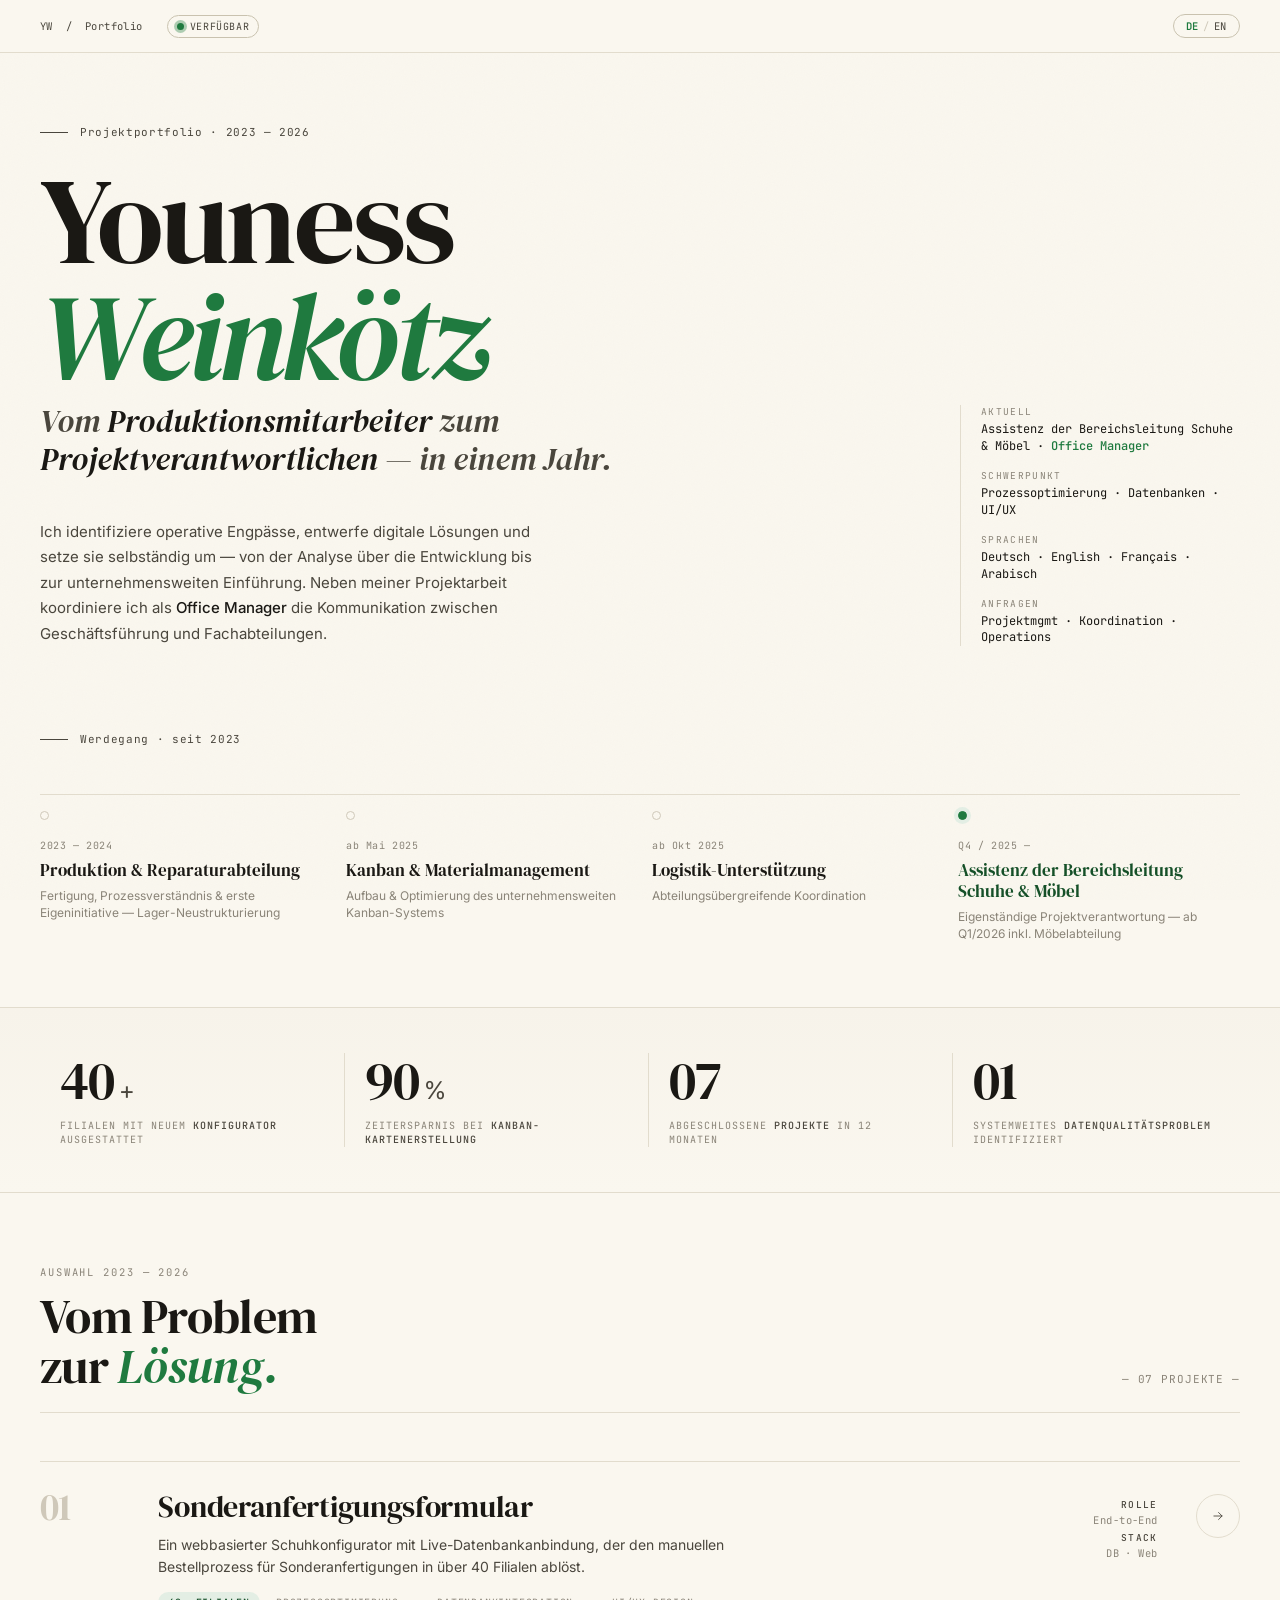
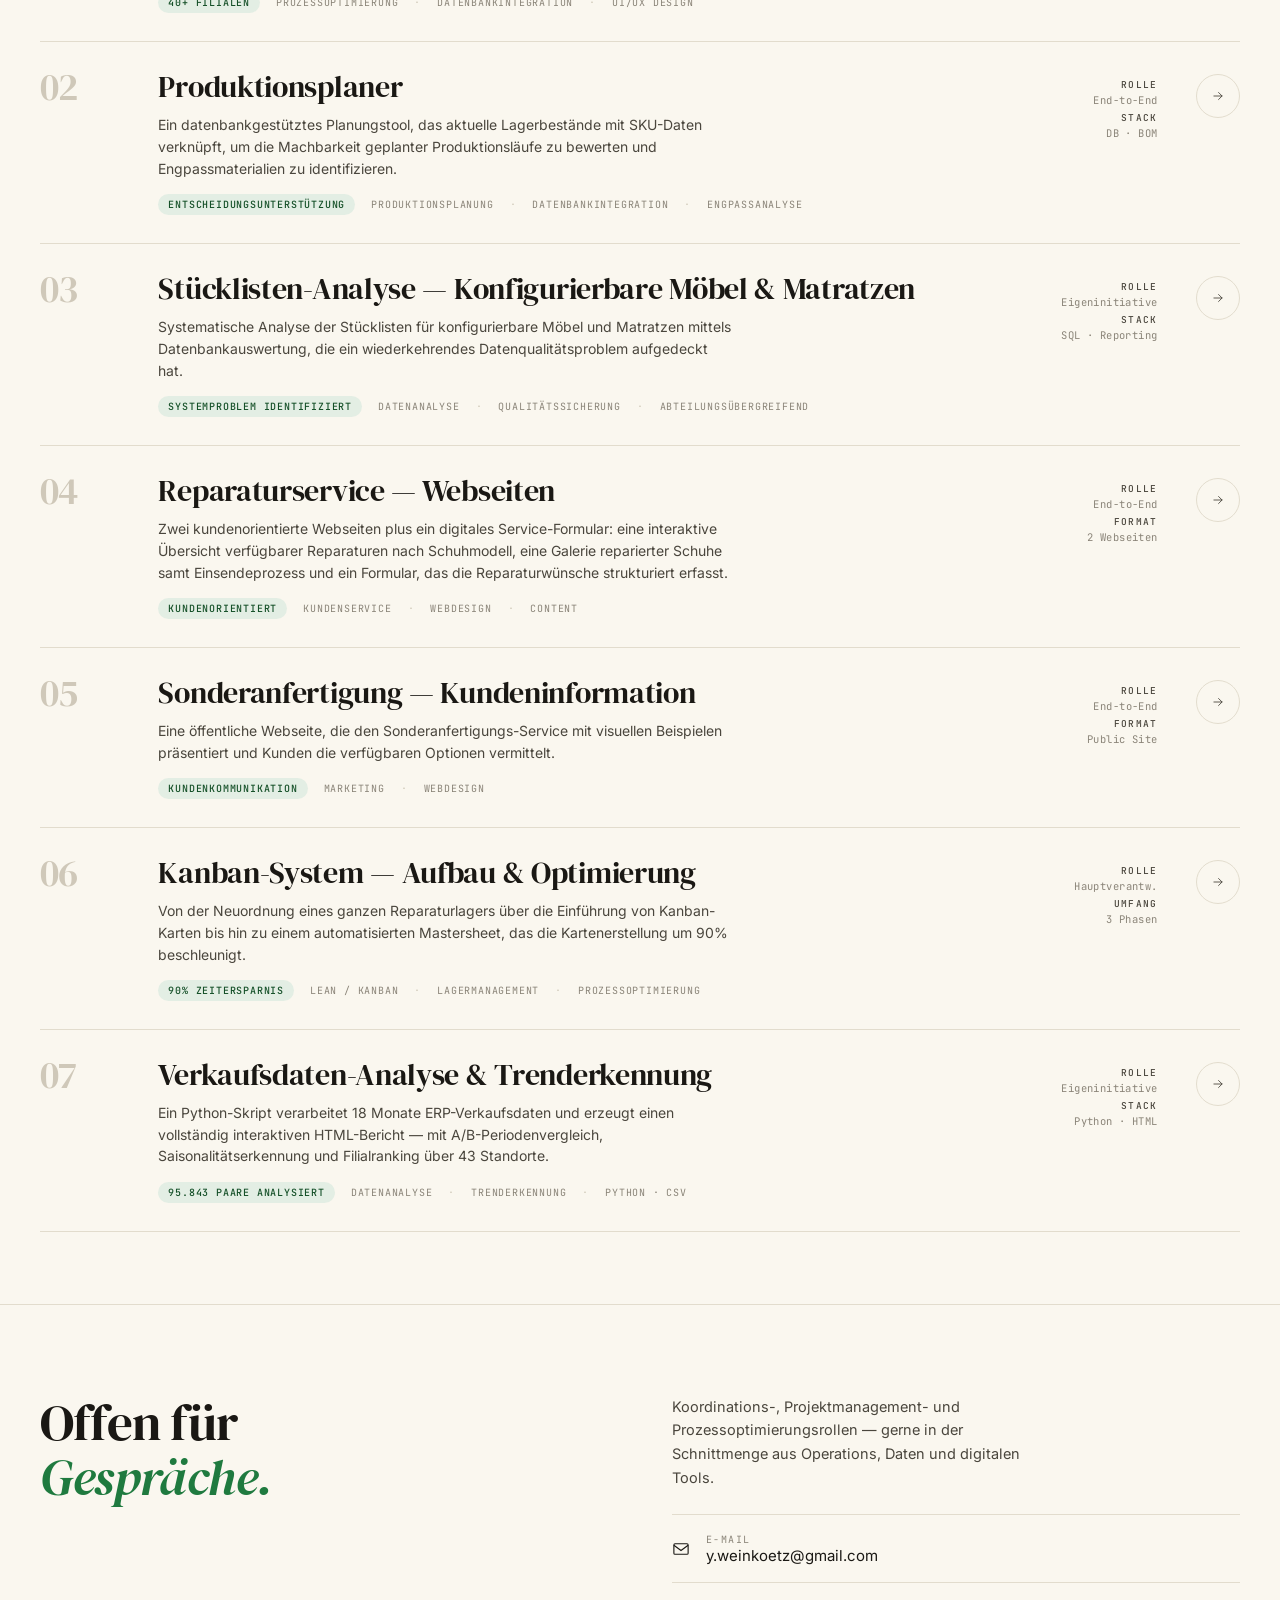
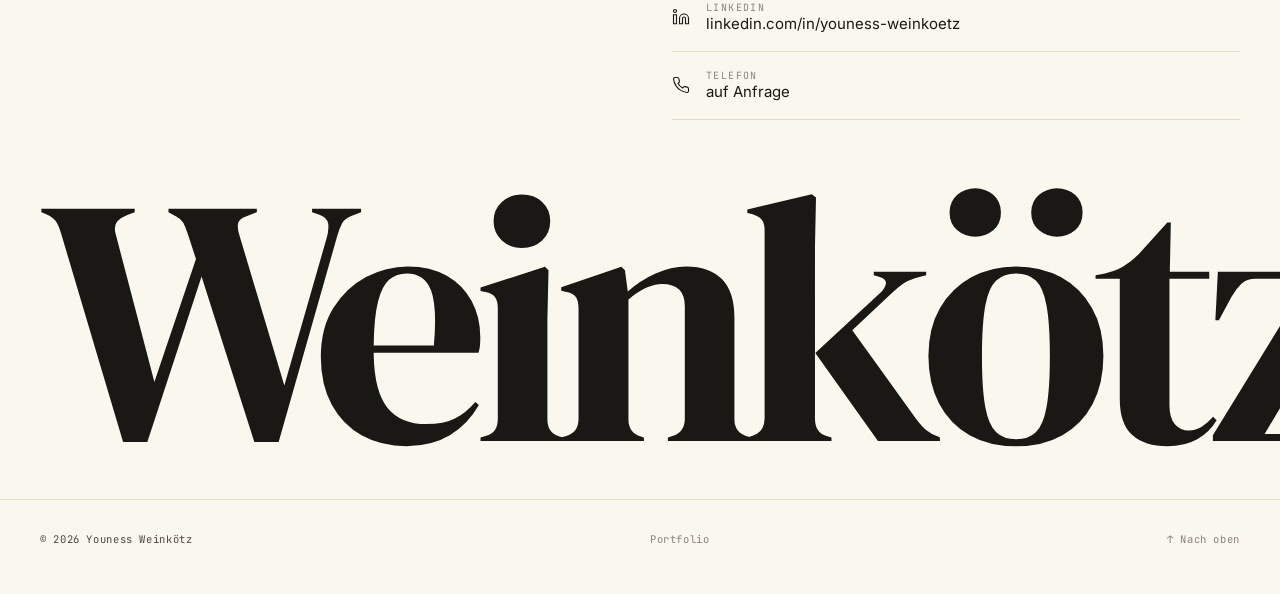
==== index.html @ 3d04f40a "Project 04: surface Service-Formular on homepage card and hero meta Co-Authored-By: Claude Opus 4.8 " ====
<!DOCTYPE html>
<html lang="de">
<head>
<meta charset="UTF-8">
<link rel="icon" href="favicon.ico" type="image/x-icon">
<meta name="viewport" content="width=device-width, initial-scale=1.0">
<title>Youness Weinkötz — Projektportfolio</title>
<meta name="description" content="Vom Produktionsmitarbeiter zum Projektverantwortlichen in einem Jahr — 7 abgeschlossene Projekte in Prozessoptimierung, Datenbankentwicklung und UI/UX.">
<meta property="og:type" content="website">
<meta property="og:locale" content="de_DE">
<meta property="og:title" content="Youness Weinkötz — Projektportfolio">
<meta property="og:description" content="Vom Produktionsmitarbeiter zum Projektverantwortlichen in einem Jahr — 7 abgeschlossene Projekte in Prozessoptimierung, Datenbankentwicklung und UI/UX.">
<meta property="og:image" content="images/07-analyse-overview.png">
<meta name="twitter:card" content="summary_large_image">
<link rel="preconnect" href="https://fonts.googleapis.com">
<link rel="preconnect" href="https://fonts.gstatic.com" crossorigin>
<link href="https://fonts.googleapis.com/css2?family=DM+Serif+Display:ital@0;1&family=Inter:wght@300;400;500;600&family=JetBrains+Mono:wght@400;500&display=swap" rel="stylesheet">
<link rel="stylesheet" href="styles.css">

</head>
<body>

<div class="shell">

  <!-- ═══ Masthead ═══ -->
  <header class="masthead">
    <div class="masthead-inner">
      <div class="left">
        <span class="mono-name">YW &nbsp;/&nbsp; Portfolio</span>
        <span class="role-pill desktop-only" data-de='<span class="status-dot"></span> Verfügbar' data-en='<span class="status-dot"></span> Available'>
          <span class="status-dot"></span> Verfügbar
        </span>
      </div>
      <div class="center"></div>
      <div class="right">
        <button class="lang-toggle" onclick="toggleLang()" aria-label="Switch language">
          <span class="lang-opt" data-lang="de">DE</span>
          <span class="lang-sep">/</span>
          <span class="lang-opt" data-lang="en">EN</span>
        </button>
      </div>
    </div>
  </header>

  <!-- ═══ Hero ═══ -->
  <section class="hero">
    <div class="hero-grid">
      <div>
        <div class="hero-kicker" data-de="Projektportfolio · 2023 — 2026" data-en="Project Portfolio · 2023 — 2026">Projektportfolio · 2023 — 2026</div>
        <h1 class="hero-name">Youness<br><span class="surname">Weinkötz</span></h1>
        <p class="hero-tag" data-de='Vom <em>Produktionsmitarbeiter</em> zum<br><em>Projektverantwortlichen</em> — in einem Jahr.' data-en='From <em>production worker</em> to<br><em>project owner</em> — in one year.'>
          Vom <em>Produktionsmitarbeiter</em> zum<br>
          <em>Projektverantwortlichen</em> — in einem Jahr.
        </p>
        <p class="hero-intro" data-de='Ich identifiziere operative Engpässe, entwerfe digitale Lösungen und setze sie selbständig um — von der Analyse über die Entwicklung bis zur unternehmensweiten Einführung. Neben meiner Projektarbeit koordiniere ich als <strong>Office Manager</strong> die Kommunikation zwischen Geschäftsführung und Fachabteilungen.' data-en='I identify operational bottlenecks, design digital solutions, and implement them independently — from analysis through development to company-wide rollout. Alongside my project work, I coordinate communication between senior management and departments as <strong>Office Manager</strong>.'>
          Ich identifiziere operative Engpässe, entwerfe digitale Lösungen und setze sie selbständig
          um — von der Analyse über die Entwicklung bis zur unternehmensweiten Einführung. Neben
          meiner Projektarbeit koordiniere ich als <strong>Office Manager</strong> die Kommunikation
          zwischen Geschäftsführung und Fachabteilungen.
        </p>
      </div>

      <aside class="hero-meta">
        <dl>
          <div>
            <dt data-de="Aktuell" data-en="Current">Aktuell</dt>
            <dd data-de="Assistenz der Bereichsleitung Schuhe &amp; Möbel · <em>Office Manager</em>" data-en="Assistant to Head of Shoes &amp; Furniture · <em>Office Manager</em>">Assistenz der Bereichsleitung Schuhe &amp; Möbel · <em>Office Manager</em></dd>
          </div>
          <div>
            <dt data-de="Schwerpunkt" data-en="Focus">Schwerpunkt</dt>
            <dd data-de="Prozessoptimierung · Datenbanken · UI/UX" data-en="Process Optimisation · Databases · UI/UX">Prozessoptimierung · Datenbanken · UI/UX</dd>
          </div>
          <div>
            <dt data-de="Sprachen" data-en="Languages">Sprachen</dt>
            <dd>Deutsch · English · Français · Arabisch</dd>
          </div>
          <div>
            <dt data-de="Anfragen" data-en="Seeking">Anfragen</dt>
            <dd data-de="Projektmgmt · Koordination · Operations" data-en="Project Mgmt · Coordination · Operations">Projektmgmt · Koordination · Operations</dd>
          </div>
        </dl>
      </aside>
    </div>
  </section>

  <!-- ═══ Career Arc ═══ -->
  <section class="arc" aria-label="Werdegang">
    <div class="hero-kicker" data-de="Werdegang · seit 2023" data-en="Career Path · since 2023">Werdegang · seit 2023</div>
    <div class="arc-rail"></div>
    <div class="arc-steps">
      <div class="arc-step">
        <div class="arc-year" data-de="2023 — 2024" data-en="2023 — 2024">2023 — 2024</div>
        <div class="arc-role" data-de="Produktion &amp; Reparaturabteilung" data-en="Production &amp; Repair Department">Produktion &amp; Reparaturabteilung</div>
        <div class="arc-detail" data-de="Fertigung, Prozessverständnis &amp; erste Eigeninitiative — Lager-Neustrukturierung" data-en="Manufacturing, process understanding &amp; first initiative — warehouse restructuring">Fertigung, Prozessverständnis &amp; erste Eigeninitiative — Lager-Neustrukturierung</div>
      </div>
      <div class="arc-step">
        <div class="arc-year" data-de="ab Mai 2025" data-en="from May 2025">ab Mai 2025</div>
        <div class="arc-role" data-de="Kanban &amp; Materialmanagement" data-en="Kanban &amp; Material Management">Kanban &amp; Materialmanagement</div>
        <div class="arc-detail" data-de="Aufbau &amp; Optimierung des unternehmensweiten Kanban-Systems" data-en="Building &amp; optimising the company-wide Kanban system">Aufbau &amp; Optimierung des unternehmensweiten Kanban-Systems</div>
      </div>
      <div class="arc-step">
        <div class="arc-year" data-de="ab Okt 2025" data-en="from Oct 2025">ab Okt 2025</div>
        <div class="arc-role" data-de="Logistik-Unterstützung" data-en="Logistics Support">Logistik-Unterstützung</div>
        <div class="arc-detail" data-de="Abteilungsübergreifende Koordination" data-en="Cross-department coordination">Abteilungsübergreifende Koordination</div>
      </div>
      <div class="arc-step current">
        <div class="arc-year">Q4 / 2025 —</div>
        <div class="arc-role" data-de="Assistenz der Bereichsleitung Schuhe &amp; Möbel" data-en="Assistant to Head of Shoes &amp; Furniture">Assistenz der Bereichsleitung Schuhe &amp; Möbel</div>
        <div class="arc-detail" data-de="Eigenständige Projektverantwortung — ab Q1/2026 inkl. Möbelabteilung" data-en="Independent project ownership — furniture dept. added Q1/2026">Eigenständige Projektverantwortung — ab Q1/2026 inkl. Möbelabteilung</div>
      </div>
    </div>
  </section>

  <!-- ═══ KPI Band ═══ -->
  <section class="kpi-band" aria-label="Wirkung in Zahlen">
    <div class="kpi-inner">
      <div class="kpi">
        <div class="kpi-num">40<span class="unit">+</span></div>
        <div class="kpi-label" data-de="Filialen mit neuem <strong>Konfigurator</strong> ausgestattet" data-en="Stores equipped with new <strong>configurator</strong>">Filialen mit neuem <strong>Konfigurator</strong> ausgestattet</div>
      </div>
      <div class="kpi">
        <div class="kpi-num">90<span class="unit">%</span></div>
        <div class="kpi-label" data-de="Zeitersparnis bei <strong>Kanban-Kartenerstellung</strong>" data-en="Time saved on <strong>Kanban card creation</strong>">Zeitersparnis bei <strong>Kanban-Kartenerstellung</strong></div>
      </div>
      <div class="kpi">
        <div class="kpi-num">07</div>
        <div class="kpi-label" data-de="Abgeschlossene <strong>Projekte</strong> in 12 Monaten" data-en="Completed <strong>projects</strong> in 12 months">Abgeschlossene <strong>Projekte</strong> in 12 Monaten</div>
      </div>
      <div class="kpi">
        <div class="kpi-num">01</div>
        <div class="kpi-label" data-de="Systemweites <strong>Datenqualitätsproblem</strong> identifiziert" data-en="System-wide <strong>data quality issue</strong> identified">Systemweites <strong>Datenqualitätsproblem</strong> identifiziert</div>
      </div>
    </div>
  </section>

  <!-- ═══ Projects ═══ -->
  <section class="section" id="projekte">
    <div class="section-head">
      <div>
        <div class="section-eyebrow" data-de="Auswahl 2023 — 2026" data-en="Selected Work 2023 — 2026">Auswahl 2023 — 2026</div>
        <h2 class="section-title" data-de="Vom Problem<br>zur <em>Lösung.</em>" data-en="From Problem<br>to <em>Solution.</em>">Vom Problem<br>zur <em>Lösung.</em></h2>
      </div>
      <div class="section-count" data-de="— 07 PROJEKTE —" data-en="— 07 PROJECTS —">— 07 PROJEKTE —</div>
    </div>

    <div class="projects">

      <!-- ── 01 ── -->
      <article class="project">
        <a class="project-row" href="projects/sonderanfertigung.html">
          <div class="project-num">01</div>
          <div class="project-body">
            <h3 class="project-title" data-de="Sonderanfertigungsformular" data-en="Custom Shoe Order Form">Sonderanfertigungsformular</h3>
            <p class="project-subtitle" data-de="Ein webbasierter Schuhkonfigurator mit Live-Datenbankanbindung, der den manuellen Bestellprozess für Sonderanfertigungen in über 40 Filialen ablöst." data-en="A web-based shoe configurator with live database integration, replacing the manual custom order process across 40+ stores.">Ein webbasierter Schuhkonfigurator mit Live-Datenbankanbindung, der den manuellen Bestellprozess für Sonderanfertigungen in über 40 Filialen ablöst.</p>
            <div class="tag-row">
              <span class="tag impact" data-de="40+ Filialen" data-en="40+ Stores">40+ Filialen</span>
              <span class="tag" data-de="Prozessoptimierung" data-en="Process Optimisation">Prozessoptimierung</span>
              <span class="tag divider">·</span>
              <span class="tag" data-de="Datenbankintegration" data-en="Database Integration">Datenbankintegration</span>
              <span class="tag divider">·</span>
              <span class="tag">UI/UX Design</span>
            </div>
          </div>
          <div class="project-meta">
            <div><b data-de="Rolle" data-en="Role">Rolle</b>End-to-End</div>
            <div><b>Stack</b>DB · Web</div>
          </div>
          <div class="project-arrow">
            <svg viewBox="0 0 24 24" fill="none" stroke-width="2" stroke-linecap="round"><path d="M5 12h14M13 6l6 6-6 6"/></svg>
          </div>
        </a>
      </article>

      <!-- ── 02 ── -->
      <article class="project">
        <a class="project-row" href="projects/produktionsplaner.html">
          <div class="project-num">02</div>
          <div class="project-body">
            <h3 class="project-title" data-de="Produktionsplaner" data-en="Production Planner">Produktionsplaner</h3>
            <p class="project-subtitle" data-de="Ein datenbankgestütztes Planungstool, das aktuelle Lagerbestände mit SKU-Daten verknüpft, um die Machbarkeit geplanter Produktionsläufe zu bewerten und Engpassmaterialien zu identifizieren." data-en="A database-driven planning tool that cross-references current stock with BOM data to assess production feasibility and identify bottleneck materials.">Ein datenbankgestütztes Planungstool, das aktuelle Lagerbestände mit SKU-Daten verknüpft, um die Machbarkeit geplanter Produktionsläufe zu bewerten und Engpassmaterialien zu identifizieren.</p>
            <div class="tag-row">
              <span class="tag impact" data-de="Entscheidungsunterstützung" data-en="Decision Support">Entscheidungsunterstützung</span>
              <span class="tag" data-de="Produktionsplanung" data-en="Production Planning">Produktionsplanung</span>
              <span class="tag divider">·</span>
              <span class="tag" data-de="Datenbankintegration" data-en="Database Integration">Datenbankintegration</span>
              <span class="tag divider">·</span>
              <span class="tag" data-de="Engpassanalyse" data-en="Bottleneck Analysis">Engpassanalyse</span>
            </div>
          </div>
          <div class="project-meta">
            <div><b data-de="Rolle" data-en="Role">Rolle</b>End-to-End</div>
            <div><b>Stack</b>DB · BOM</div>
          </div>
          <div class="project-arrow">
            <svg viewBox="0 0 24 24" fill="none" stroke-width="2" stroke-linecap="round"><path d="M5 12h14M13 6l6 6-6 6"/></svg>
          </div>
        </a>
      </article>

      <!-- ── 03 ── -->
      <article class="project">
        <a class="project-row" href="projects/stucklisten-analyse.html">
          <div class="project-num">03</div>
          <div class="project-body">
            <h3 class="project-title" data-de="Stücklisten-Analyse — Konfigurierbare Möbel &amp; Matratzen" data-en="BOM Analysis — Configurable Furniture &amp; Mattresses">Stücklisten-Analyse — <em style="font-style:italic;color:var(--accent)">Konfigurierbare Möbel &amp; Matratzen</em></h3>
            <p class="project-subtitle" data-de="Systematische Analyse der Stücklisten für konfigurierbare Möbel und Matratzen mittels Datenbankauswertung, die ein wiederkehrendes Datenqualitätsproblem aufgedeckt hat." data-en="Systematic analysis of bills of materials for configurable furniture and mattresses via database queries, uncovering a recurring data quality issue.">Systematische Analyse der Stücklisten für konfigurierbare Möbel und Matratzen mittels Datenbankauswertung, die ein wiederkehrendes Datenqualitätsproblem aufgedeckt hat.</p>
            <div class="tag-row">
              <span class="tag impact" data-de="Systemproblem identifiziert" data-en="Issue Identified">Systemproblem identifiziert</span>
              <span class="tag" data-de="Datenanalyse" data-en="Data Analysis">Datenanalyse</span>
              <span class="tag divider">·</span>
              <span class="tag" data-de="Qualitätssicherung" data-en="Quality Assurance">Qualitätssicherung</span>
              <span class="tag divider">·</span>
              <span class="tag" data-de="Abteilungsübergreifend" data-en="Cross-Department">Abteilungsübergreifend</span>
            </div>
          </div>
          <div class="project-meta">
            <div><b data-de="Rolle" data-en="Role">Rolle</b><span data-de="Eigeninitiative" data-en="Self-Initiated">Eigeninitiative</span></div>
            <div><b>Stack</b>SQL · Reporting</div>
          </div>
          <div class="project-arrow">
            <svg viewBox="0 0 24 24" fill="none" stroke-width="2" stroke-linecap="round"><path d="M5 12h14M13 6l6 6-6 6"/></svg>
          </div>
        </a>
      </article>

      <!-- ── 04 ── -->
      <article class="project">
        <a class="project-row" href="projects/reparaturservice.html">
          <div class="project-num">04</div>
          <div class="project-body">
            <h3 class="project-title" data-de="Reparaturservice — Webseiten" data-en="Repair Service — Web Pages">Reparaturservice — Webseiten</h3>
            <p class="project-subtitle" data-de="Zwei kundenorientierte Webseiten plus ein digitales Service-Formular: eine interaktive Übersicht verfügbarer Reparaturen nach Schuhmodell, eine Galerie reparierter Schuhe samt Einsendeprozess und ein Formular, das die Reparaturwünsche strukturiert erfasst." data-en="Two customer-facing web pages plus a digital service form: an interactive overview of available repairs by shoe model, a gallery of repaired shoes with the send-in process, and a form that captures repair requests in a structured way.">Zwei kundenorientierte Webseiten plus ein digitales Service-Formular: eine interaktive Übersicht verfügbarer Reparaturen nach Schuhmodell, eine Galerie reparierter Schuhe samt Einsendeprozess und ein Formular, das die Reparaturwünsche strukturiert erfasst.</p>
            <div class="tag-row">
              <span class="tag impact" data-de="Kundenorientiert" data-en="Customer-Facing">Kundenorientiert</span>
              <span class="tag" data-de="Kundenservice" data-en="Customer Service">Kundenservice</span>
              <span class="tag divider">·</span>
              <span class="tag" data-de="Webdesign" data-en="Web Design">Webdesign</span>
              <span class="tag divider">·</span>
              <span class="tag">Content</span>
            </div>
          </div>
          <div class="project-meta">
            <div><b data-de="Rolle" data-en="Role">Rolle</b>End-to-End</div>
            <div><b data-de="Format" data-en="Format">Format</b><span data-de="2 Webseiten" data-en="2 Web Pages">2 Webseiten</span></div>
          </div>
          <div class="project-arrow">
            <svg viewBox="0 0 24 24" fill="none" stroke-width="2" stroke-linecap="round"><path d="M5 12h14M13 6l6 6-6 6"/></svg>
          </div>
        </a>
      </article>

      <!-- ── 05 ── -->
      <article class="project">
        <a class="project-row" href="projects/kundeninformation.html">
          <div class="project-num">05</div>
          <div class="project-body">
            <h3 class="project-title" data-de="Sonderanfertigung — Kundeninformation" data-en="Custom Shoes — Customer Information">Sonderanfertigung — Kundeninformation</h3>
            <p class="project-subtitle" data-de="Eine öffentliche Webseite, die den Sonderanfertigungs-Service mit visuellen Beispielen präsentiert und Kunden die verfügbaren Optionen vermittelt." data-en="A public web page showcasing the custom shoe service with visual examples, helping customers understand the available options.">Eine öffentliche Webseite, die den Sonderanfertigungs-Service mit visuellen Beispielen präsentiert und Kunden die verfügbaren Optionen vermittelt.</p>
            <div class="tag-row">
              <span class="tag impact" data-de="Kundenkommunikation" data-en="Customer Comms">Kundenkommunikation</span>
              <span class="tag">Marketing</span>
              <span class="tag divider">·</span>
              <span class="tag" data-de="Webdesign" data-en="Web Design">Webdesign</span>
            </div>
          </div>
          <div class="project-meta">
            <div><b data-de="Rolle" data-en="Role">Rolle</b>End-to-End</div>
            <div><b data-de="Format" data-en="Format">Format</b>Public Site</div>
          </div>
          <div class="project-arrow">
            <svg viewBox="0 0 24 24" fill="none" stroke-width="2" stroke-linecap="round"><path d="M5 12h14M13 6l6 6-6 6"/></svg>
          </div>
        </a>
      </article>

      <!-- ── 06 ── -->
      <article class="project">
        <a class="project-row" href="projects/kanban-system.html">
          <div class="project-num">06</div>
          <div class="project-body">
            <h3 class="project-title" data-de="Kanban-System — Aufbau &amp; Optimierung" data-en="Kanban System — Build &amp; Optimisation">Kanban-System — Aufbau &amp; Optimierung</h3>
            <p class="project-subtitle" data-de="Von der Neuordnung eines ganzen Reparaturlagers über die Einführung von Kanban-Karten bis hin zu einem automatisierten Mastersheet, das die Kartenerstellung um 90% beschleunigt." data-en="From restructuring an entire repair warehouse to building Kanban cards to an automated mastersheet that sped up card creation by 90%.">Von der Neuordnung eines ganzen Reparaturlagers über die Einführung von Kanban-Karten bis hin zu einem automatisierten Mastersheet, das die Kartenerstellung um 90% beschleunigt.</p>
            <div class="tag-row">
              <span class="tag impact" data-de="90% Zeitersparnis" data-en="90% Time Saved">90% Zeitersparnis</span>
              <span class="tag">Lean / Kanban</span>
              <span class="tag divider">·</span>
              <span class="tag" data-de="Lagermanagement" data-en="Warehouse Mgmt">Lagermanagement</span>
              <span class="tag divider">·</span>
              <span class="tag" data-de="Prozessoptimierung" data-en="Process Optimisation">Prozessoptimierung</span>
            </div>
          </div>
          <div class="project-meta">
            <div><b data-de="Rolle" data-en="Role">Rolle</b><span data-de="Hauptverantw." data-en="Lead">Hauptverantw.</span></div>
            <div><b data-de="Umfang" data-en="Scope">Umfang</b><span data-de="3 Phasen" data-en="3 Phases">3 Phasen</span></div>
          </div>
          <div class="project-arrow">
            <svg viewBox="0 0 24 24" fill="none" stroke-width="2" stroke-linecap="round"><path d="M5 12h14M13 6l6 6-6 6"/></svg>
          </div>
        </a>
      </article>


      <!-- ── 07 ── -->
      <article class="project">
        <a class="project-row" href="projects/verkaufsdaten-analyse.html">
          <div class="project-num">07</div>
          <div class="project-body">
            <h3 class="project-title" data-de="Verkaufsdaten-Analyse &amp; Trenderkennung" data-en="Sales Data Analysis &amp; Trend Detection">Verkaufsdaten-Analyse &amp; Trenderkennung</h3>
            <p class="project-subtitle" data-de="Ein Python-Skript verarbeitet 18 Monate ERP-Verkaufsdaten und erzeugt einen vollständig interaktiven HTML-Bericht — mit A/B-Periodenvergleich, Saisonalitätserkennung und Filialranking über 43 Standorte." data-en="A Python script processes 18 months of ERP sales data and generates a fully interactive HTML report — with A/B period comparison, seasonality detection and branch ranking across 43 locations.">Ein Python-Skript verarbeitet 18 Monate ERP-Verkaufsdaten und erzeugt einen vollständig interaktiven HTML-Bericht — mit A/B-Periodenvergleich, Saisonalitätserkennung und Filialranking über 43 Standorte.</p>
            <div class="tag-row">
              <span class="tag impact" data-de="95.843 Paare analysiert" data-en="95,843 pairs analysed">95.843 Paare analysiert</span>
              <span class="tag" data-de="Datenanalyse" data-en="Data Analysis">Datenanalyse</span>
              <span class="tag divider">·</span>
              <span class="tag" data-de="Trenderkennung" data-en="Trend Detection">Trenderkennung</span>
              <span class="tag divider">·</span>
              <span class="tag">Python · CSV</span>
            </div>
          </div>
          <div class="project-meta">
            <div><b data-de="Rolle" data-en="Role">Rolle</b><span data-de="Eigeninitiative" data-en="Self-Initiated">Eigeninitiative</span></div>
            <div><b>Stack</b>Python · HTML</div>
          </div>
          <div class="project-arrow">
            <svg viewBox="0 0 24 24" fill="none" stroke-width="2" stroke-linecap="round"><path d="M5 12h14M13 6l6 6-6 6"/></svg>
          </div>
        </a>
      </article>

    </div>
  </section>

  <!-- ═══ Contact ═══ -->
  <section class="contact" id="kontakt">
    <h2 class="contact-statement" data-de="Offen für<br><em>Gespräche.</em>" data-en="Open for<br><em>conversations.</em>">
      Offen für<br>
      <em>Gespräche.</em>
    </h2>
    <div class="contact-side">
      <p class="contact-text" data-de="Koordinations-, Projektmanagement- und Prozessoptimierungsrollen — gerne in der Schnittmenge aus Operations, Daten und digitalen Tools." data-en="Coordination, project management and process optimisation roles — ideally at the intersection of operations, data and digital tools.">
        Koordinations-, Projektmanagement- und Prozessoptimierungsrollen — gerne in der Schnittmenge
        aus Operations, Daten und digitalen Tools.
      </p>
      <div class="contact-links">
        <a class="contact-link" href="mailto:y.weinkoetz@gmail.com">
          <svg class="ico" viewBox="0 0 24 24"><rect x="2.5" y="5" width="19" height="14" rx="1.5"/><path d="M2.5 7l9.5 7L21.5 7"/></svg>
          <div>
            <div class="label">E-Mail</div>
            <span>y.weinkoetz@gmail.com</span>
          </div>
          <svg class="arr" viewBox="0 0 24 24"><path d="M5 12h14M13 6l6 6-6 6"/></svg>
        </a>
        <a class="contact-link" href="https://linkedin.com/in/youness-weinkoetz" target="_blank">
          <svg class="ico" viewBox="0 0 24 24"><path d="M16 8a6 6 0 016 6v7h-4v-7a2 2 0 00-4 0v7h-4v-7a6 6 0 016-6zM2 9h4v12H2zM4 6a2 2 0 100-4 2 2 0 000 4z"/></svg>
          <div>
            <div class="label">LinkedIn</div>
            <span>linkedin.com/in/youness-weinkoetz</span>
          </div>
          <svg class="arr" viewBox="0 0 24 24"><path d="M5 12h14M13 6l6 6-6 6"/></svg>
        </a>
        <a class="contact-link" href="#">
          <svg class="ico" viewBox="0 0 24 24"><path d="M22 16.92v3a2 2 0 01-2.18 2 19.79 19.79 0 01-8.63-3.07 19.5 19.5 0 01-6-6 19.79 19.79 0 01-3.07-8.67A2 2 0 014.11 2h3a2 2 0 012 1.72 12.84 12.84 0 00.7 2.81 2 2 0 01-.45 2.11L8.09 9.91a16 16 0 006 6l1.27-1.27a2 2 0 012.11-.45 12.84 12.84 0 002.81.7A2 2 0 0122 16.92z"/></svg>
          <div>
            <div class="label" data-de="Telefon" data-en="Phone">Telefon</div>
            <span data-de="auf Anfrage" data-en="on request">auf Anfrage</span>
          </div>
          <svg class="arr" viewBox="0 0 24 24"><path d="M5 12h14M13 6l6 6-6 6"/></svg>
        </a>
      </div>
    </div>
  </section>

  <!-- ═══ Big word ═══ -->
  <div class="bigword" aria-hidden="true">Weinkötz<em>.</em></div>

  <!-- ═══ Footer ═══ -->
  <footer class="footer">
    <span class="mono-name">© 2026 Youness Weinkötz</span>
    <span>Portfolio</span>
    <span><a href="#projekte" style="color:inherit;text-decoration:none;">↑ Nach oben</a></span>
  </footer>

</div>

<script>
const LANG_KEY = 'portfolio-lang';
let currentLang = localStorage.getItem(LANG_KEY) || 'de';

function applyLang() {
  document.querySelectorAll('.lang-opt').forEach(opt => {
    opt.classList.toggle('active', opt.getAttribute('data-lang') === currentLang);
  });
  document.querySelectorAll('[data-de]').forEach(el => {
    el.innerHTML = currentLang === 'de' ? el.getAttribute('data-de') : el.getAttribute('data-en');
  });
}

function toggleLang() {
  currentLang = currentLang === 'de' ? 'en' : 'de';
  localStorage.setItem(LANG_KEY, currentLang);
  applyLang();
}

applyLang();

(function setupReveal() {
  const items = document.querySelectorAll('.project, .kpi, .arc-step, .hero, .upcoming');
  items.forEach((el, i) => { el.classList.add('reveal'); el.style.transitionDelay = (i * 30) + 'ms'; });
  const vh = window.innerHeight || document.documentElement.clientHeight;
  items.forEach(el => { if (el.getBoundingClientRect().top < vh - 40) el.classList.add('visible'); });
  const io = new IntersectionObserver((entries) => {
    entries.forEach(e => { if (e.isIntersecting) { e.target.classList.add('visible'); io.unobserve(e.target); } });
  }, { threshold: 0.08 });
  items.forEach(el => { if (!el.classList.contains('visible')) io.observe(el); });
})();
</script>

</body>
</html>
---- styles.css ----
*, *::before, *::after { box-sizing: border-box; margin: 0; padding: 0; }

:root {
  --ink: #1a1814;
  --ink-mid: #4a463d;
  --ink-light: #8a8478;
  --ink-faint: #cfc8b9;
  --sand: #efebe1;
  --sand-dark: #e2dccd;
  --sand-darker: #c9c2af;
  --cream: #f7f3ea;
  --paper: #faf7ef;
  --accent: #1f7a3f;
  --accent-dark: #155028;
  --accent-soft: #e3eee4;
  --serif: 'DM Serif Display', 'Cormorant Garamond', Georgia, serif;
  --sans: 'Inter', -apple-system, BlinkMacSystemFont, sans-serif;
  --mono: 'JetBrains Mono', ui-monospace, monospace;
  --shell-pad: clamp(1.25rem, 4vw, 2.5rem);
}

html { scroll-behavior: smooth; }

body {
  font-family: var(--sans);
  color: var(--ink);
  background: var(--paper);
  -webkit-font-smoothing: antialiased;
  text-rendering: optimizeLegibility;
  overflow-x: hidden;
}

body::before {
  content: '';
  position: fixed;
  inset: 0;
  pointer-events: none;
  z-index: 1;
  opacity: 0.35;
  mix-blend-mode: multiply;
  background-image: url("data:image/svg+xml;utf8,<svg xmlns='http://www.w3.org/2000/svg' width='240' height='240'><filter id='n'><feTurbulence type='fractalNoise' baseFrequency='0.9' numOctaves='2' stitchTiles='stitch'/><feColorMatrix values='0 0 0 0 0.5 0 0 0 0 0.45 0 0 0 0 0.35 0 0 0 0.08 0'/></filter><rect width='100%' height='100%' filter='url(%23n)'/></svg>");
}

.shell { position: relative; z-index: 2; }

/* ════════════════════════════════════════════ */
/*  MASTHEAD                                    */
/* ════════════════════════════════════════════ */
.masthead {
  position: sticky;
  top: 0;
  z-index: 50;
  background: color-mix(in oklab, var(--paper) 88%, transparent);
  backdrop-filter: blur(14px) saturate(140%);
  -webkit-backdrop-filter: blur(14px) saturate(140%);
  border-bottom: 1px solid var(--sand-dark);
}
.masthead-inner {
  max-width: 1280px;
  margin: 0 auto;
  padding: 14px var(--shell-pad);
  display: grid;
  grid-template-columns: 1fr auto 1fr;
  align-items: center;
  gap: 1rem;
  font-family: var(--mono);
  font-size: 10.5px;
  letter-spacing: 0.04em;
  color: var(--ink-mid);
}
.masthead .left { display: flex; gap: 1.5rem; align-items: center; }
.masthead .right { display: flex; gap: 1.5rem; justify-content: flex-end; align-items: center; }
.masthead .center { font-family: var(--sans); font-size: 11px; font-weight: 500; color: var(--ink); letter-spacing: 0.06em; text-transform: uppercase; }
.masthead .role-pill {
  display: inline-flex;
  align-items: center;
  gap: 6px;
  padding: 4px 9px;
  border: 1px solid var(--sand-darker);
  border-radius: 100px;
  font-size: 10px;
  letter-spacing: 0.06em;
  color: var(--ink-mid);
  text-transform: uppercase;
}
.status-dot {
  position: relative;
  width: 7px; height: 7px;
  border-radius: 50%;
  background: var(--accent);
  flex-shrink: 0;
}
.status-dot::after {
  content: '';
  position: absolute;
  inset: -3px;
  border-radius: 50%;
  background: var(--accent);
  opacity: 0.35;
  animation: ping 2s ease-out infinite;
}
@keyframes ping {
  0%   { transform: scale(0.8); opacity: 0.5; }
  100% { transform: scale(2.2); opacity: 0;   }
}

/* Masthead project nav */
.proj-nav {
  display: flex;
  align-items: center;
  gap: 0.75rem;
  font-family: var(--mono);
  font-size: 10.5px;
  letter-spacing: 0.06em;
  color: var(--ink-light);
}
.proj-nav-arrow {
  display: flex;
  align-items: center;
  justify-content: center;
  width: 28px; height: 28px;
  border-radius: 50%;
  border: 1px solid var(--sand-darker);
  color: var(--ink-mid);
  text-decoration: none;
  transition: border-color 0.2s, background 0.2s, color 0.2s;
  flex-shrink: 0;
}
.proj-nav-arrow:hover {
  border-color: var(--accent);
  background: var(--accent);
  color: var(--paper);
}
.proj-nav-arrow svg {
  width: 12px; height: 12px;
  stroke: currentColor;
  fill: none;
  stroke-width: 1.8;
  stroke-linecap: round;
}
.proj-nav-count {
  color: var(--ink-light);
  letter-spacing: 0.1em;
}

/* Bottom project navigation */
.proj-pagination {
  max-width: 1280px;
  margin: 0 auto;
  padding: 0 var(--shell-pad) clamp(3rem, 6vh, 4rem);
  display: grid;
  grid-template-columns: 1fr 1fr;
  gap: 1rem;
  border-top: 1px solid var(--sand-dark);
}
.proj-pagination-link {
  display: flex;
  flex-direction: column;
  padding: 1.75rem 0;
  text-decoration: none;
  color: var(--ink);
  transition: color 0.25s;
  gap: 0.4rem;
}
.proj-pagination-link:hover { color: var(--accent); }
.proj-pagination-link.next { text-align: right; align-items: flex-end; }
.proj-pagination-dir {
  font-family: var(--mono);
  font-size: 9.5px;
  letter-spacing: 0.18em;
  text-transform: uppercase;
  color: var(--ink-light);
  display: flex;
  align-items: center;
  gap: 0.5rem;
}
.proj-pagination-dir svg {
  width: 12px; height: 12px;
  stroke: currentColor;
  fill: none;
  stroke-width: 1.5;
  stroke-linecap: round;
  transition: transform 0.25s;
}
.proj-pagination-link:hover .proj-pagination-dir svg { transform: translateX(-3px); }
.proj-pagination-link.next:hover .proj-pagination-dir svg { transform: translateX(3px); }
.proj-pagination-num {
  font-family: var(--serif);
  font-size: clamp(1.5rem, 3vw, 2.2rem);
  line-height: 1;
  letter-spacing: -0.02em;
  color: var(--ink-faint);
  transition: color 0.25s;
}
.proj-pagination-link:hover .proj-pagination-num { color: var(--accent); }
.proj-pagination-title {
  font-family: var(--serif);
  font-size: clamp(1rem, 2vw, 1.35rem);
  font-weight: 400;
  line-height: 1.2;
  letter-spacing: -0.01em;
}

@media (max-width: 560px) {
  .proj-pagination { grid-template-columns: 1fr; }
  .proj-pagination-link.next { text-align: left; align-items: flex-start; }
}

.back-link {
  display: inline-flex;
  align-items: center;
  gap: 6px;
  font-family: var(--mono);
  font-size: 10.5px;
  letter-spacing: 0.06em;
  color: var(--ink-mid);
  text-decoration: none;
  transition: color 0.2s;
}
.back-link:hover { color: var(--accent); }
.back-link svg { width: 14px; height: 14px; stroke: currentColor; fill: none; stroke-width: 1.5; }

/* ════════════════════════════════════════════ */
/*  HERO                                        */
/* ════════════════════════════════════════════ */
.hero {
  max-width: 1280px;
  margin: 0 auto;
  padding: clamp(3rem, 8vh, 6rem) var(--shell-pad) clamp(3rem, 6vh, 5rem);
  position: relative;
}

.hero-grid {
  display: grid;
  grid-template-columns: minmax(0, 1fr) minmax(0, 280px);
  gap: clamp(2rem, 5vw, 4rem);
  align-items: end;
}

.hero-kicker {
  font-family: var(--mono);
  font-size: 11px;
  color: var(--ink-mid);
  letter-spacing: 0.06em;
  margin-bottom: 1.5rem;
  display: flex;
  align-items: center;
  gap: 0.75rem;
}
.hero-kicker::before {
  content: '';
  width: 28px;
  height: 1px;
  background: var(--ink-mid);
}

.hero-name {
  font-family: var(--serif);
  font-weight: 400;
  font-size: clamp(3.2rem, 9.5vw, 8rem);
  line-height: 0.95;
  letter-spacing: -0.025em;
  color: var(--ink);
  margin-bottom: 0.5rem;
}
.hero-name .surname {
  font-style: italic;
  color: var(--accent);
  letter-spacing: -0.04em;
}

.hero-tag {
  font-family: var(--serif);
  font-style: italic;
  font-size: clamp(1.3rem, 2.8vw, 2rem);
  font-weight: 400;
  line-height: 1.2;
  color: var(--ink-mid);
  margin-bottom: 2.5rem;
  max-width: 38ch;
}
.hero-tag em {
  color: var(--ink);
  font-style: italic;
}

.hero-intro {
  font-size: 15px;
  font-weight: 400;
  line-height: 1.7;
  color: var(--ink-mid);
  max-width: 56ch;
}
.hero-intro strong {
  font-weight: 500;
  color: var(--ink);
}

.hero-meta {
  font-family: var(--mono);
  font-size: 11px;
  color: var(--ink-mid);
  border-left: 1px solid var(--sand-dark);
  padding-left: 1.25rem;
}
.hero-meta dl { display: grid; gap: 0.9rem; }
.hero-meta dt {
  font-size: 9.5px;
  letter-spacing: 0.14em;
  text-transform: uppercase;
  color: var(--ink-light);
  margin-bottom: 3px;
}
.hero-meta dd {
  font-size: 12px;
  color: var(--ink);
  line-height: 1.4;
}
.hero-meta dd em { color: var(--accent); font-style: normal; font-weight: 500; }

/* ════════════════════════════════════════════ */
/*  CAREER ARC                                  */
/* ════════════════════════════════════════════ */
.arc {
  max-width: 1280px;
  margin: 0 auto;
  padding: 2rem var(--shell-pad) 4rem;
}
.arc-rail {
  position: relative;
  height: 1px;
  background: var(--sand-dark);
  margin: 3rem 0 1.25rem;
}
.arc-steps {
  display: grid;
  grid-template-columns: repeat(4, 1fr);
  gap: 1.5rem;
}
.arc-step {
  position: relative;
  padding-top: 1.5rem;
}
.arc-step::before {
  content: '';
  position: absolute;
  top: -4px; left: 0;
  width: 9px; height: 9px;
  border-radius: 50%;
  background: var(--paper);
  border: 1.5px solid var(--ink-faint);
}
.arc-step.current::before {
  background: var(--accent);
  border-color: var(--accent);
  box-shadow: 0 0 0 4px var(--accent-soft);
}
.arc-step .arc-year {
  font-family: var(--mono);
  font-size: 10px;
  letter-spacing: 0.06em;
  color: var(--ink-light);
  margin-bottom: 0.5rem;
}
.arc-step .arc-role {
  font-family: var(--serif);
  font-size: 1.05rem;
  line-height: 1.25;
  color: var(--ink);
  margin-bottom: 0.35rem;
}
.arc-step.current .arc-role { color: var(--accent-dark); }
.arc-step .arc-detail {
  font-size: 12px;
  color: var(--ink-light);
  line-height: 1.45;
}

/* ════════════════════════════════════════════ */
/*  KPI STRIP                                   */
/* ════════════════════════════════════════════ */
.kpi-band {
  border-top: 1px solid var(--sand-dark);
  border-bottom: 1px solid var(--sand-dark);
  background: linear-gradient(180deg, var(--cream) 0%, var(--paper) 100%);
}
.kpi-inner {
  max-width: 1280px;
  margin: 0 auto;
  padding: clamp(2rem, 5vh, 3.5rem) var(--shell-pad);
  display: grid;
  grid-template-columns: repeat(4, 1fr);
  gap: 1rem;
}
.kpi {
  position: relative;
  padding: 0 1.25rem;
}
.kpi + .kpi { border-left: 1px solid var(--sand-dark); }
.kpi-num {
  font-family: var(--serif);
  font-size: clamp(2.4rem, 5vw, 3.4rem);
  line-height: 1;
  letter-spacing: -0.02em;
  color: var(--ink);
  display: flex;
  align-items: baseline;
  gap: 0.15rem;
}
.kpi-num .unit {
  font-size: 0.45em;
  font-family: var(--sans);
  font-weight: 400;
  color: var(--ink-mid);
  letter-spacing: 0;
  margin-left: 0.2rem;
}
.kpi-label {
  font-family: var(--mono);
  font-size: 10px;
  letter-spacing: 0.1em;
  text-transform: uppercase;
  color: var(--ink-light);
  margin-top: 0.75rem;
  line-height: 1.4;
}
.kpi-label strong { color: var(--ink-mid); font-weight: 500; }

/* ════════════════════════════════════════════ */
/*  PROJECTS (overview)                         */
/* ════════════════════════════════════════════ */
.section {
  max-width: 1280px;
  margin: 0 auto;
  padding: clamp(3.5rem, 8vh, 6rem) var(--shell-pad);
}

.section-head {
  display: grid;
  grid-template-columns: 1fr auto;
  align-items: end;
  gap: 2rem;
  margin-bottom: 3rem;
  padding-bottom: 1.25rem;
  border-bottom: 1px solid var(--sand-dark);
}
.section-eyebrow {
  font-family: var(--mono);
  font-size: 10.5px;
  letter-spacing: 0.18em;
  text-transform: uppercase;
  color: var(--ink-light);
  margin-bottom: 0.75rem;
}
.section-title {
  font-family: var(--serif);
  font-size: clamp(2rem, 4.5vw, 3rem);
  font-weight: 400;
  line-height: 1.05;
  letter-spacing: -0.015em;
}
.section-title em {
  font-style: italic;
  color: var(--accent);
}
.section-count {
  font-family: var(--mono);
  font-size: 11px;
  color: var(--ink-light);
  letter-spacing: 0.08em;
  white-space: nowrap;
  padding-bottom: 6px;
}

.projects { display: flex; flex-direction: column; }

.project {
  position: relative;
  border-top: 1px solid var(--sand-dark);
  transition: background 0.4s ease;
}
.project:last-child { border-bottom: 1px solid var(--sand-dark); }
.project:hover { background: rgba(31, 122, 63, 0.025); }

.project-row {
  display: grid;
  grid-template-columns: 80px 1fr auto 44px;
  gap: clamp(1rem, 3vw, 2.5rem);
  align-items: start;
  padding: 1.75rem 0;
  text-decoration: none;
  color: inherit;
}

.project-num {
  font-family: var(--serif);
  font-size: 2.4rem;
  line-height: 0.9;
  color: var(--ink-faint);
  letter-spacing: -0.02em;
  transition: color 0.3s ease;
}
.project:hover .project-num { color: var(--accent); }

.project-body { min-width: 0; }

.project-title {
  font-family: var(--serif);
  font-size: clamp(1.4rem, 2.6vw, 1.85rem);
  font-weight: 400;
  line-height: 1.15;
  letter-spacing: -0.01em;
  color: var(--ink);
  margin-bottom: 0.65rem;
}
.project-subtitle {
  font-size: 14px;
  font-weight: 400;
  color: var(--ink-mid);
  line-height: 1.55;
  max-width: 64ch;
  margin-bottom: 0.9rem;
}

.tag-row {
  display: flex;
  flex-wrap: wrap;
  align-items: center;
  gap: 0;
  font-family: var(--mono);
  font-size: 10px;
  letter-spacing: 0.08em;
  text-transform: uppercase;
  color: var(--ink-light);
}
.tag-row .tag { padding: 4px 10px; }
.tag-row .tag.impact {
  color: var(--accent-dark);
  background: var(--accent-soft);
  border-radius: 100px;
  font-weight: 500;
  margin-right: 6px;
}
.tag-row .tag.divider { padding: 0 6px; color: var(--ink-faint); }

.project-meta {
  font-family: var(--mono);
  font-size: 10.5px;
  color: var(--ink-light);
  text-align: right;
  letter-spacing: 0.04em;
  min-width: 110px;
  padding-top: 8px;
}
.project-meta div + div { margin-top: 4px; }
.project-meta b {
  display: block;
  font-weight: 500;
  color: var(--ink-mid);
  margin-bottom: 2px;
  font-size: 9.5px;
  letter-spacing: 0.14em;
  text-transform: uppercase;
}

.project-arrow {
  width: 44px; height: 44px;
  border-radius: 50%;
  border: 1px solid var(--sand-dark);
  background: var(--paper);
  display: flex;
  align-items: center;
  justify-content: center;
  flex-shrink: 0;
  margin-top: 4px;
  transition: all 0.25s ease;
}
.project:hover .project-arrow {
  border-color: var(--accent);
  background: var(--accent);
}
.project:hover .project-arrow svg { stroke: var(--paper); }
.project-arrow svg {
  width: 14px; height: 14px;
  stroke: var(--ink-mid);
  fill: none;
  stroke-width: 1.5;
  transition: stroke 0.25s ease;
}

/* ════════════════════════════════════════════ */
/*  IN PLANUNG                                  */
/* ════════════════════════════════════════════ */
.upcoming {
  margin-top: 3rem;
  padding: 1.75rem 2rem;
  background: var(--cream);
  border: 1px dashed var(--sand-darker);
  border-radius: 4px;
  display: grid;
  grid-template-columns: auto 1fr auto;
  gap: 2rem;
  align-items: center;
}
.upcoming-num {
  font-family: var(--serif);
  font-size: 2.2rem;
  color: var(--ink-faint);
  line-height: 1;
}
.upcoming-title {
  font-family: var(--serif);
  font-size: 1.25rem;
  line-height: 1.2;
  margin-bottom: 4px;
}
.upcoming-desc {
  font-size: 13px;
  color: var(--ink-light);
  line-height: 1.5;
}
.upcoming-badge {
  font-family: var(--mono);
  font-size: 10px;
  letter-spacing: 0.14em;
  text-transform: uppercase;
  color: var(--ink-mid);
  padding: 6px 12px;
  background: var(--paper);
  border-radius: 100px;
  border: 1px solid var(--sand-dark);
  white-space: nowrap;
}

/* ════════════════════════════════════════════ */
/*  PROJECT PAGE HERO                           */
/* ════════════════════════════════════════════ */
.proj-hero {
  max-width: 1280px;
  margin: 0 auto;
  padding: clamp(3rem, 8vh, 5rem) var(--shell-pad) clamp(2rem, 4vh, 3rem);
  border-bottom: 1px solid var(--sand-dark);
}
.proj-num {
  font-family: var(--serif);
  font-size: clamp(5rem, 18vw, 12rem);
  line-height: 0.85;
  letter-spacing: -0.04em;
  color: var(--ink-faint);
  margin-bottom: 1.5rem;
  display: block;
}
.proj-title {
  font-family: var(--serif);
  font-size: clamp(2.2rem, 6vw, 4.5rem);
  font-weight: 400;
  line-height: 1.05;
  letter-spacing: -0.02em;
  color: var(--ink);
  margin-bottom: 1rem;
}
.proj-subtitle {
  font-size: 16px;
  color: var(--ink-mid);
  line-height: 1.65;
  max-width: 60ch;
  margin-bottom: 2rem;
}
.proj-hero-meta {
  display: flex;
  gap: 2.5rem;
  font-family: var(--mono);
  font-size: 10.5px;
  color: var(--ink-light);
  letter-spacing: 0.06em;
  flex-wrap: wrap;
}
.proj-hero-meta span b {
  display: block;
  font-size: 9px;
  letter-spacing: 0.18em;
  text-transform: uppercase;
  color: var(--ink-faint);
  margin-bottom: 3px;
}
.proj-hero-meta span em { color: var(--accent); font-style: normal; font-weight: 500; }

/* ════════════════════════════════════════════ */
/*  PROJECT PAGE CONTENT                        */
/* ════════════════════════════════════════════ */
.proj-content {
  max-width: 1280px;
  margin: 0 auto;
  padding: clamp(3rem, 6vh, 5rem) var(--shell-pad);
  display: grid;
  grid-template-columns: 1.5fr 1fr;
  gap: clamp(2.5rem, 6vw, 5rem);
  align-items: start;
}

.detail-block + .detail-block { margin-top: 2rem; }
.detail-block .lbl {
  font-family: var(--mono);
  font-size: 9.5px;
  letter-spacing: 0.18em;
  text-transform: uppercase;
  color: var(--accent);
  margin-bottom: 0.6rem;
  display: flex;
  align-items: center;
  gap: 0.5rem;
}
.detail-block .lbl::after {
  content: '';
  flex: 1;
  height: 1px;
  background: var(--accent-soft);
}
.detail-block .txt {
  font-size: 15px;
  font-weight: 400;
  line-height: 1.75;
  color: var(--ink-mid);
}
.detail-block .txt strong { font-weight: 500; color: var(--ink); }
.detail-block ul { list-style: none; padding: 0; }
.detail-block ul li {
  position: relative;
  padding-left: 22px;
  font-size: 15px;
  line-height: 1.75;
  color: var(--ink-mid);
  margin-bottom: 6px;
}
.detail-block ul li::before {
  content: '→';
  position: absolute;
  left: 0;
  color: var(--accent);
  font-family: var(--mono);
}
.detail-block ul li strong { font-weight: 500; color: var(--ink); }

.proj-aside {
  border-left: 1px solid var(--sand-dark);
  padding-left: 2rem;
  position: sticky;
  top: calc(54px + 2rem);
}

/* ════════════════════════════════════════════ */
/*  IMAGE GALLERY                               */
/* ════════════════════════════════════════════ */
.proj-gallery {
  max-width: 1280px;
  margin: 0 auto;
  padding: 0 var(--shell-pad) clamp(4rem, 8vh, 6rem);
}
.gallery-head {
  font-family: var(--mono);
  font-size: 9.5px;
  letter-spacing: 0.18em;
  text-transform: uppercase;
  color: var(--ink-light);
  margin-bottom: 1.5rem;
  padding-bottom: 1rem;
  border-bottom: 1px solid var(--sand-dark);
}
.gallery-grid {
  display: grid;
  grid-template-columns: repeat(auto-fill, minmax(340px, 1fr));
  gap: 1.25rem;
}
.gallery-item {
  aspect-ratio: 16/10;
  background: var(--cream);
  border: 1px solid var(--sand-dark);
  border-radius: 4px;
  overflow: hidden;
  position: relative;
  display: flex;
  align-items: center;
  justify-content: center;
}
.gallery-item img {
  width: 100%;
  height: 100%;
  object-fit: cover;
  display: block;
}
.gallery-placeholder {
  font-family: var(--mono);
  font-size: 10px;
  letter-spacing: 0.1em;
  text-transform: uppercase;
  color: var(--ink-faint);
  text-align: center;
}
.gallery-caption {
  font-family: var(--mono);
  font-size: 10px;
  letter-spacing: 0.06em;
  color: var(--ink-light);
  margin-top: 0.6rem;
  line-height: 1.4;
}

/* ════════════════════════════════════════════ */
/*  CONTACT                                     */
/* ════════════════════════════════════════════ */
.contact {
  max-width: 1280px;
  margin: 0 auto;
  padding: clamp(4rem, 10vh, 7rem) var(--shell-pad) 2rem;
  border-top: 1px solid var(--sand-dark);
  display: grid;
  grid-template-columns: 1fr 1fr;
  gap: 4rem;
}
.contact-statement {
  font-family: var(--serif);
  font-size: clamp(2rem, 4.5vw, 3.2rem);
  font-weight: 400;
  line-height: 1.08;
  letter-spacing: -0.015em;
}
.contact-statement em { font-style: italic; color: var(--accent); }
.contact-side {
  display: flex;
  flex-direction: column;
  gap: 1.5rem;
  align-self: end;
}
.contact-text {
  font-size: 14.5px;
  line-height: 1.65;
  color: var(--ink-mid);
  max-width: 42ch;
}
.contact-links {
  display: flex;
  flex-direction: column;
  border-top: 1px solid var(--sand-dark);
}
.contact-link {
  display: grid;
  grid-template-columns: auto 1fr auto;
  align-items: center;
  gap: 1rem;
  padding: 1.1rem 0;
  border-bottom: 1px solid var(--sand-dark);
  font-size: 15px;
  color: var(--ink);
  text-decoration: none;
  transition: color 0.2s, padding-left 0.25s;
}
.contact-link:hover { color: var(--accent); padding-left: 8px; }
.contact-link .ico { width: 18px; height: 18px; stroke: currentColor; fill: none; stroke-width: 1.5; }
.contact-link .label { font-family: var(--mono); font-size: 10px; letter-spacing: 0.14em; text-transform: uppercase; color: var(--ink-light); }
.contact-link .arr { width: 16px; height: 16px; opacity: 0; transform: translateX(-6px); transition: opacity 0.25s, transform 0.25s; stroke: currentColor; fill: none; stroke-width: 1.5; }
.contact-link:hover .arr { opacity: 1; transform: translateX(0); }

/* ════════════════════════════════════════════ */
/*  FOOTER                                      */
/* ════════════════════════════════════════════ */
.footer {
  max-width: 1280px;
  margin: 0 auto;
  padding: 2rem var(--shell-pad) 3rem;
  display: flex;
  justify-content: space-between;
  align-items: center;
  font-family: var(--mono);
  font-size: 10.5px;
  color: var(--ink-light);
  letter-spacing: 0.06em;
  border-top: 1px solid var(--sand-dark);
}
.footer .mono-name { color: var(--ink-mid); }

.bigword {
  font-family: var(--serif);
  font-size: clamp(8rem, 28vw, 22rem);
  line-height: 0.85;
  letter-spacing: -0.05em;
  color: var(--ink);
  padding: 1rem var(--shell-pad) 2rem;
  white-space: nowrap;
  overflow: hidden;
  user-select: none;
  max-width: 1280px;
  margin: 0 auto;
}
.bigword em { font-style: italic; color: var(--accent); }

/* ════════════════════════════════════════════ */
/*  Language toggle                             */
/* ════════════════════════════════════════════ */
.lang-toggle {
  background: none;
  border: 1px solid var(--sand-darker);
  border-radius: 100px;
  padding: 4px 12px;
  font-family: var(--mono);
  font-size: 10.5px;
  letter-spacing: 0.06em;
  color: var(--ink-mid);
  cursor: pointer;
  display: flex;
  align-items: center;
  gap: 4px;
  transition: border-color 0.2s;
}
.lang-toggle:hover { border-color: var(--accent); }
.lang-sep { color: var(--ink-faint); }
.lang-opt { transition: color 0.2s, font-weight 0.2s; }
.lang-opt.active { color: var(--accent); font-weight: 600; }

/* ════════════════════════════════════════════ */
/*  Reveal animation                            */
/* ════════════════════════════════════════════ */
.reveal { opacity: 0; transform: translateY(16px); transition: opacity 0.7s ease, transform 0.7s ease; }
.reveal.visible { opacity: 1; transform: translateY(0); }

/* ════════════════════════════════════════════ */
/*  LIGHTBOX                                    */
/* ════════════════════════════════════════════ */
.gallery-item img { cursor: zoom-in; }

.lightbox {
  position: fixed;
  inset: 0;
  z-index: 200;
  display: flex;
  align-items: center;
  justify-content: center;
  background: rgba(26, 24, 20, 0.88);
  backdrop-filter: blur(6px);
  -webkit-backdrop-filter: blur(6px);
  opacity: 0;
  pointer-events: none;
  transition: opacity 0.3s ease;
}
.lightbox.open {
  opacity: 1;
  pointer-events: all;
}
.lightbox img {
  max-width: 92vw;
  max-height: 88vh;
  object-fit: contain;
  border-radius: 3px;
  box-shadow: 0 32px 80px rgba(0,0,0,0.5);
  transform: scale(0.96);
  transition: transform 0.3s cubic-bezier(0.2, 0, 0, 1);
  display: block;
}
.lightbox.open img { transform: scale(1); }

.lightbox-close {
  position: absolute;
  top: 1.25rem;
  right: 1.25rem;
  width: 40px; height: 40px;
  border-radius: 50%;
  background: rgba(255,255,255,0.1);
  border: 1px solid rgba(255,255,255,0.2);
  display: flex;
  align-items: center;
  justify-content: center;
  cursor: pointer;
  transition: background 0.2s;
}
.lightbox-close:hover { background: rgba(255,255,255,0.2); }
.lightbox-close svg {
  width: 16px; height: 16px;
  stroke: #fff;
  fill: none;
  stroke-width: 1.5;
  stroke-linecap: round;
}

/* ════════════════════════════════════════════ */
/*  Responsive                                  */
/* ════════════════════════════════════════════ */
@media (max-width: 900px) {
  .hero-grid { grid-template-columns: 1fr; }
  .hero-meta { border-left: 0; border-top: 1px solid var(--sand-dark); padding: 1.5rem 0 0; padding-left: 0; }
  .arc-steps { grid-template-columns: repeat(2, 1fr); }
  .kpi-inner { grid-template-columns: repeat(2, 1fr); gap: 2rem 1rem; }
  .kpi + .kpi:nth-child(3) { border-left: 1px solid var(--sand-dark); }
  .kpi:nth-child(3) { border-top: 1px solid var(--sand-dark); padding-top: 2rem; }
  .kpi:nth-child(4) { border-top: 1px solid var(--sand-dark); padding-top: 2rem; }
  .contact { grid-template-columns: 1fr; gap: 2rem; }
  .masthead .left .desktop-only, .masthead .right .desktop-only { display: none; }
  .section-head { grid-template-columns: 1fr; }
  .project-row { grid-template-columns: 48px 1fr 40px; }
  .project-num { font-size: 1.6rem; }
  .project-meta { display: none; }
  .proj-content { grid-template-columns: 1fr; }
  .proj-aside { border-left: 0; border-top: 1px solid var(--sand-dark); padding-left: 0; padding-top: 1.5rem; position: static; }
  .upcoming { grid-template-columns: auto 1fr; }
  .upcoming-badge { display: none; }
  .gallery-grid { grid-template-columns: 1fr; }
}
@media (max-width: 560px) {
  .arc-steps { grid-template-columns: 1fr; }
  .kpi-inner { grid-template-columns: 1fr; }
  .kpi + .kpi { border-left: 0; border-top: 1px solid var(--sand-dark); padding-top: 2rem; }
  .kpi:first-child { padding-left: 0; }
  .kpi { padding-left: 0; padding-right: 0; }
  .masthead-inner { grid-template-columns: 1fr auto; }
  .masthead .center { display: none; }
  .gallery-grid { grid-template-columns: 1fr; }
}

/* ════════════════════════════════════════════ */
/*  STAT CALLOUT                                */
/* ════════════════════════════════════════════ */
.stat-callout {
  max-width: 1280px;
  margin: 0 auto;
  padding: 0 var(--shell-pad) 3rem;
  display: flex;
}
.stat-block {
  flex: 1;
  padding: 1.75rem 2rem;
  background: var(--accent-soft);
  border-top: 2px solid var(--accent);
}
.stat-block + .stat-block { border-left: 1px solid var(--sand-dark); }
.stat-num {
  font-family: var(--serif);
  font-size: clamp(1.6rem, 3.5vw, 2.5rem);
  color: var(--ink);
  line-height: 1.1;
}
.stat-arrow { color: var(--accent); font-size: 0.75em; margin: 0 0.15em; }
.stat-unit { color: var(--accent); font-size: 0.65em; vertical-align: super; }
.stat-lbl {
  margin-top: 0.5rem;
  font-family: var(--mono);
  font-size: 0.72rem;
  color: var(--ink-light);
  text-transform: uppercase;
  letter-spacing: 0.06em;
}
@media (max-width: 640px) {
  .stat-callout { flex-direction: column; }
  .stat-block + .stat-block { border-left: 0; border-top: 1px solid var(--sand-dark); }
}

/* ════════════════════════════════════════════ */
/*  PRINT                                       */
/* ════════════════════════════════════════════ */
@media print {
  /* Reset to clean black-on-white */
  :root {
    --ink: #000;
    --ink-mid: #222;
    --ink-light: #555;
    --ink-faint: #999;
    --paper: #fff;
    --cream: #fff;
    --sand: #e8e8e8;
    --sand-dark: #d0d0d0;
    --accent: #1f7a3f;
  }

  body { background: #fff; -webkit-print-color-adjust: exact; print-color-adjust: exact; }

  /* Strip decorative / interactive chrome */
  body::before,
  .masthead,
  .bigword,
  .proj-pagination,
  .proj-nav,
  .lang-toggle,
  .project-arrow,
  .back-link,
  .lightbox,
  #tweaks-root,
  .footer,
  .contact-links .arr { display: none !important; }

  /* Remove sticky / fixed positioning */
  .proj-aside { position: static; }

  /* Shell spacing */
  .shell { padding-top: 0; }

  /* ── Overview page ── */
  .hero { padding-top: 2rem; }
  .hero-name { font-size: 3.5rem; }
  .hero-grid { grid-template-columns: 1.5fr 1fr; gap: 2rem; }

  .kpi-inner { gap: 1rem; }
  .kpi-num { font-size: 2.5rem; }

  /* Keep project rows readable but remove hover state */
  .project-row { border: 1px solid var(--sand-dark); border-radius: 4px; margin-bottom: 0.5rem; }
  .project-row:hover { background: transparent; }

  /* ── Project pages ── */
  .proj-hero { padding-top: 1.5rem; padding-bottom: 1.5rem; }
  .proj-num { font-size: 5rem; line-height: 1; }
  .proj-title { font-size: 2.2rem; }
  .proj-content { grid-template-columns: 1.5fr 1fr; gap: 2rem; padding-top: 1.5rem; padding-bottom: 1.5rem; }
  .proj-aside { border-left: 1px solid var(--sand-dark); padding-left: 1.5rem; }

  /* Gallery: two columns, fixed height so images fit on page */
  .proj-gallery { padding-top: 1rem; }
  .gallery-grid { grid-template-columns: 1fr 1fr; gap: 1rem; }
  .gallery-item { aspect-ratio: 16/10; overflow: hidden; }
  .gallery-item img { cursor: default; width: 100%; height: 100%; object-fit: cover; }
  .gallery-placeholder { display: none; }

  /* Page-break hints */
  .proj-hero { break-after: avoid; }
  .detail-block { break-inside: avoid; }
  .proj-gallery { break-inside: avoid; }
  .kpi-band { break-inside: avoid; }
  .arc { break-inside: avoid; }
  .project { break-inside: avoid; }

  /* Reveal animation — ensure all content is visible */
  .reveal { opacity: 1 !important; transform: none !important; }
}
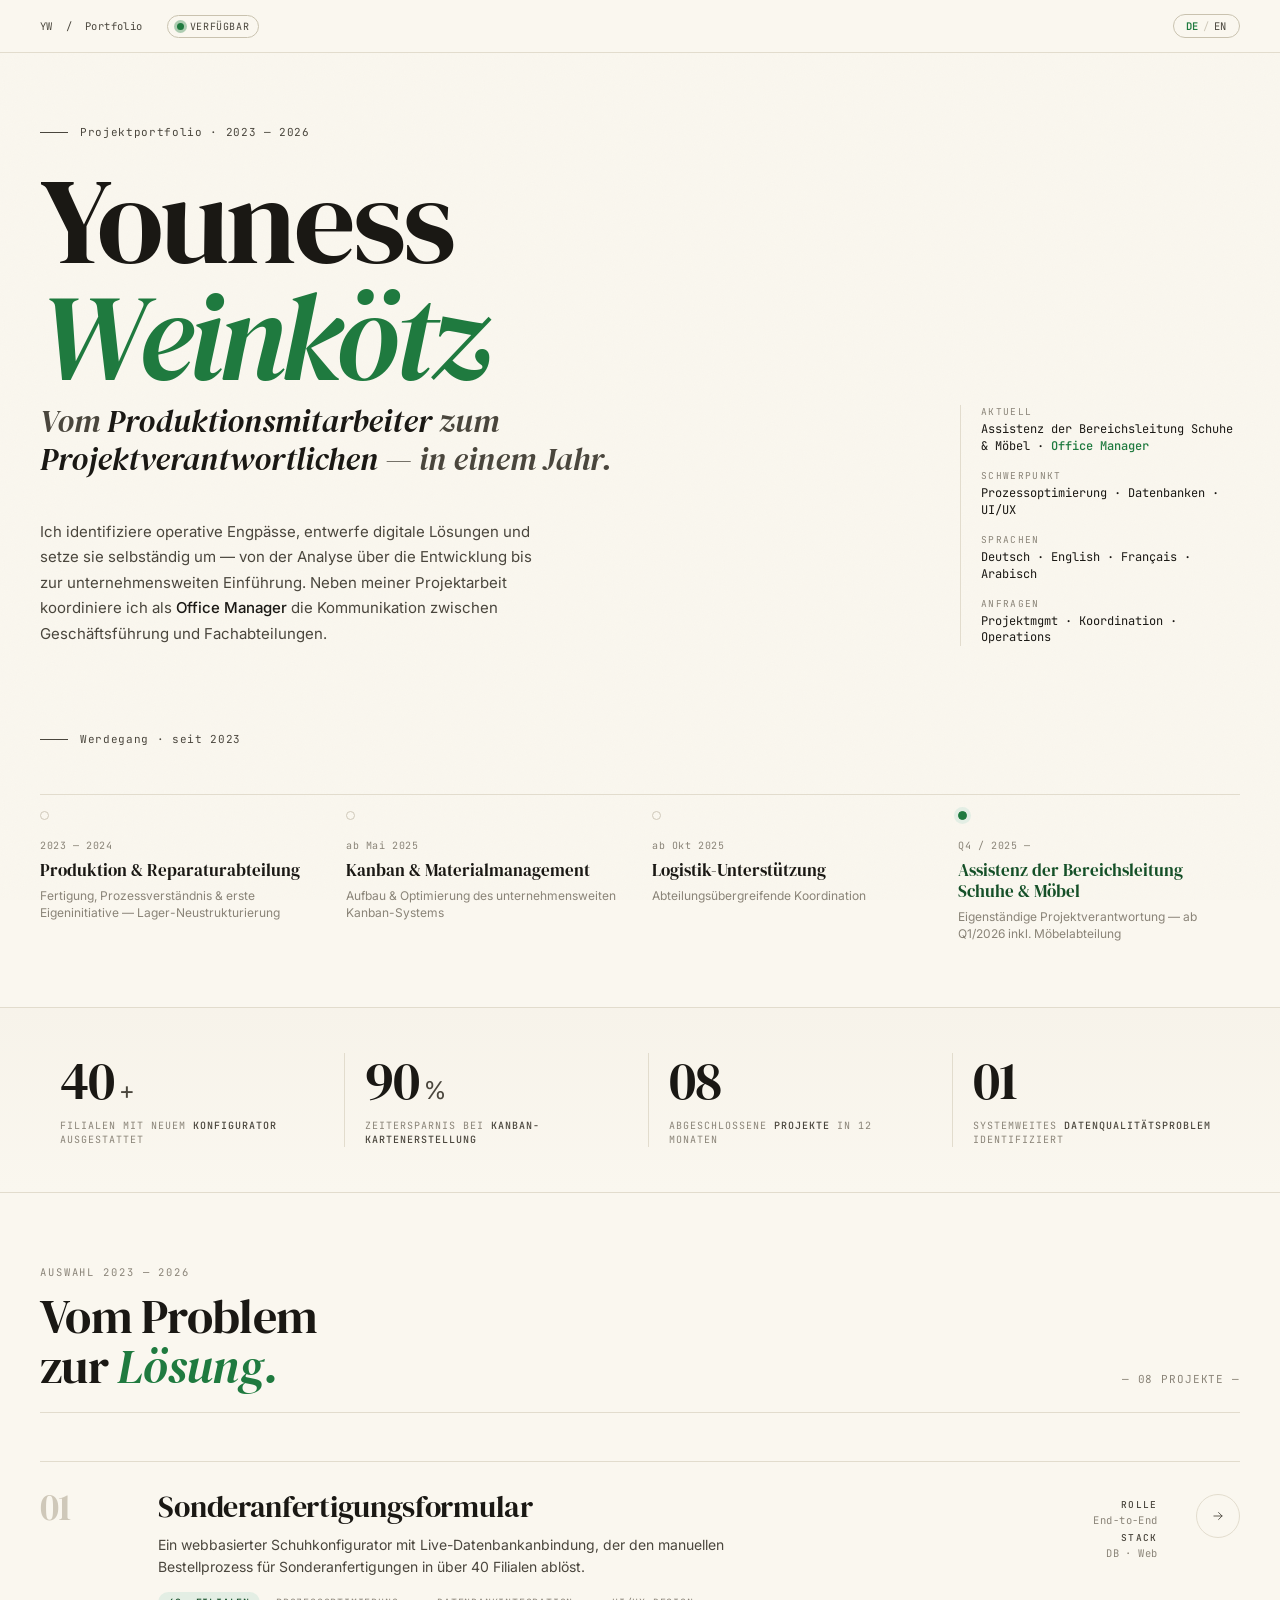
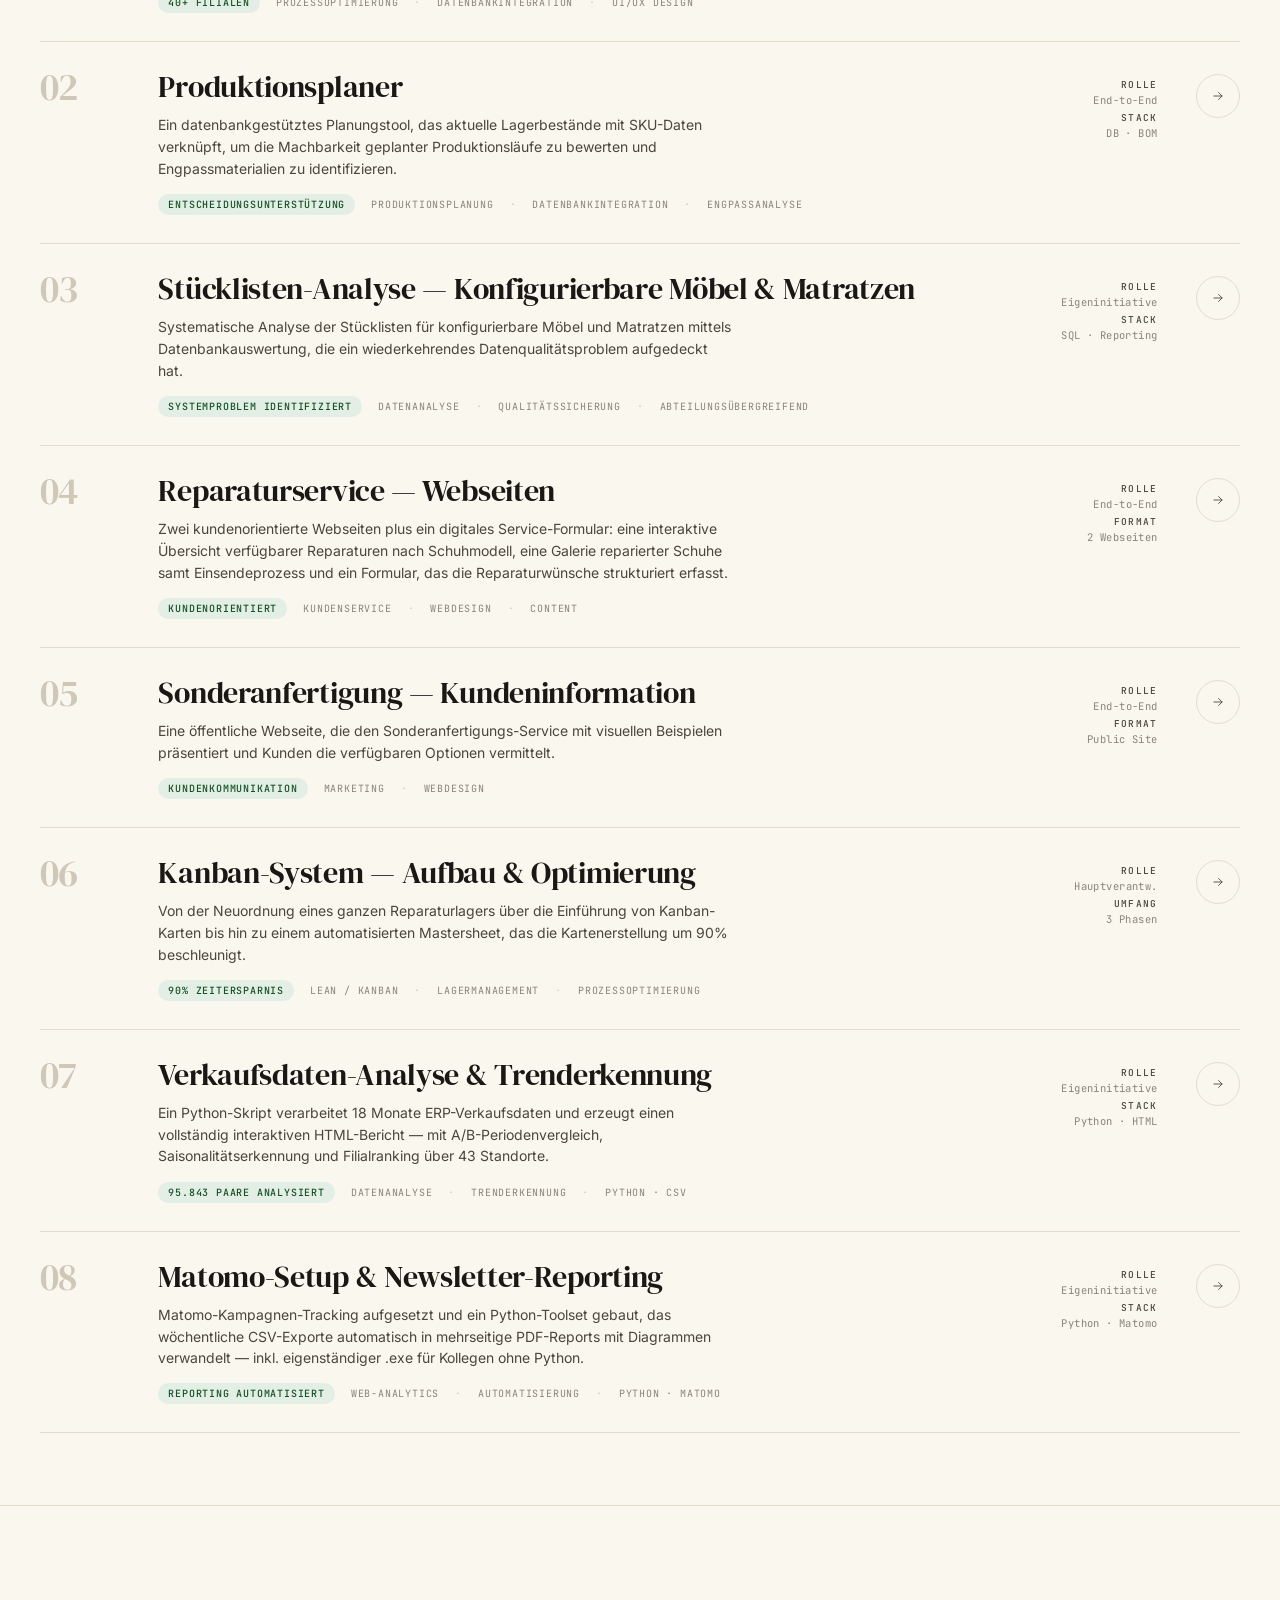
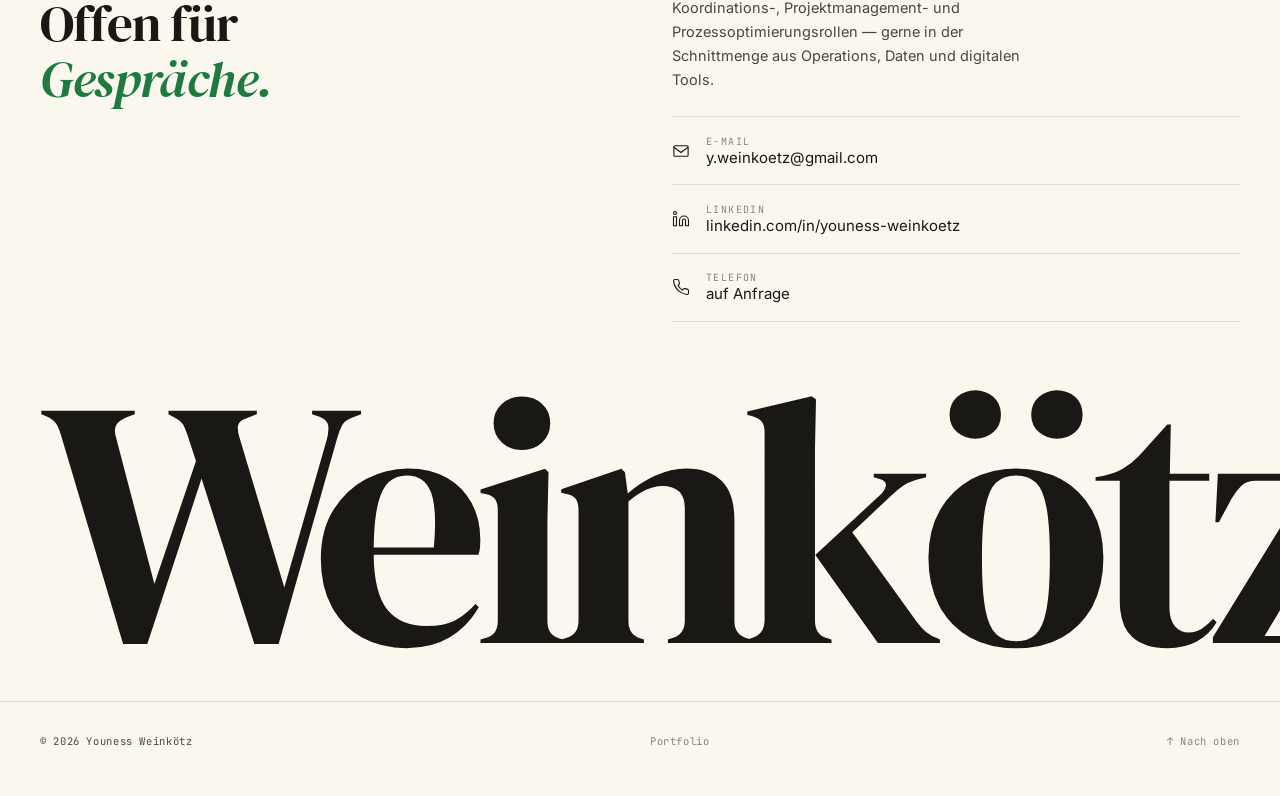
==== commit d6de1b57: "Add project 08: Matomo setup & automated newsletter reporting - New project page matomo-reporting.ht" ====
--- a/index.html
+++ b/index.html
@@ -123,7 +123,7 @@
         <div class="kpi-label" data-de="Zeitersparnis bei <strong>Kanban-Kartenerstellung</strong>" data-en="Time saved on <strong>Kanban card creation</strong>">Zeitersparnis bei <strong>Kanban-Kartenerstellung</strong></div>
       </div>
       <div class="kpi">
-        <div class="kpi-num">07</div>
+        <div class="kpi-num">08</div>
         <div class="kpi-label" data-de="Abgeschlossene <strong>Projekte</strong> in 12 Monaten" data-en="Completed <strong>projects</strong> in 12 months">Abgeschlossene <strong>Projekte</strong> in 12 Monaten</div>
       </div>
       <div class="kpi">
@@ -140,7 +140,7 @@
         <div class="section-eyebrow" data-de="Auswahl 2023 — 2026" data-en="Selected Work 2023 — 2026">Auswahl 2023 — 2026</div>
         <h2 class="section-title" data-de="Vom Problem<br>zur <em>Lösung.</em>" data-en="From Problem<br>to <em>Solution.</em>">Vom Problem<br>zur <em>Lösung.</em></h2>
       </div>
-      <div class="section-count" data-de="— 07 PROJEKTE —" data-en="— 07 PROJECTS —">— 07 PROJEKTE —</div>
+      <div class="section-count" data-de="— 08 PROJEKTE —" data-en="— 08 PROJECTS —">— 08 PROJEKTE —</div>
     </div>
 
     <div class="projects">
@@ -319,6 +319,32 @@
           <div class="project-meta">
             <div><b data-de="Rolle" data-en="Role">Rolle</b><span data-de="Eigeninitiative" data-en="Self-Initiated">Eigeninitiative</span></div>
             <div><b>Stack</b>Python · HTML</div>
+          </div>
+          <div class="project-arrow">
+            <svg viewBox="0 0 24 24" fill="none" stroke-width="2" stroke-linecap="round"><path d="M5 12h14M13 6l6 6-6 6"/></svg>
+          </div>
+        </a>
+      </article>
+
+      <!-- ── 08 ── -->
+      <article class="project">
+        <a class="project-row" href="projects/matomo-reporting.html">
+          <div class="project-num">08</div>
+          <div class="project-body">
+            <h3 class="project-title" data-de="Matomo-Setup &amp; Newsletter-Reporting" data-en="Matomo Setup &amp; Newsletter Reporting">Matomo-Setup &amp; <em style="font-style:italic;color:var(--accent)">Newsletter-Reporting</em></h3>
+            <p class="project-subtitle" data-de="Matomo-Kampagnen-Tracking aufgesetzt und ein Python-Toolset gebaut, das wöchentliche CSV-Exporte automatisch in mehrseitige PDF-Reports mit Diagrammen verwandelt — inkl. eigenständiger .exe für Kollegen ohne Python." data-en="Set up Matomo campaign tracking and built a Python toolset that automatically turns weekly CSV exports into multi-page PDF reports with charts — including a standalone .exe for colleagues without Python.">Matomo-Kampagnen-Tracking aufgesetzt und ein Python-Toolset gebaut, das wöchentliche CSV-Exporte automatisch in mehrseitige PDF-Reports mit Diagrammen verwandelt — inkl. eigenständiger .exe für Kollegen ohne Python.</p>
+            <div class="tag-row">
+              <span class="tag impact" data-de="Reporting automatisiert" data-en="Reporting automated">Reporting automatisiert</span>
+              <span class="tag" data-de="Web-Analytics" data-en="Web Analytics">Web-Analytics</span>
+              <span class="tag divider">·</span>
+              <span class="tag" data-de="Automatisierung" data-en="Automation">Automatisierung</span>
+              <span class="tag divider">·</span>
+              <span class="tag">Python · Matomo</span>
+            </div>
+          </div>
+          <div class="project-meta">
+            <div><b data-de="Rolle" data-en="Role">Rolle</b><span data-de="Eigeninitiative" data-en="Self-Initiated">Eigeninitiative</span></div>
+            <div><b>Stack</b>Python · Matomo</div>
           </div>
           <div class="project-arrow">
             <svg viewBox="0 0 24 24" fill="none" stroke-width="2" stroke-linecap="round"><path d="M5 12h14M13 6l6 6-6 6"/></svg>
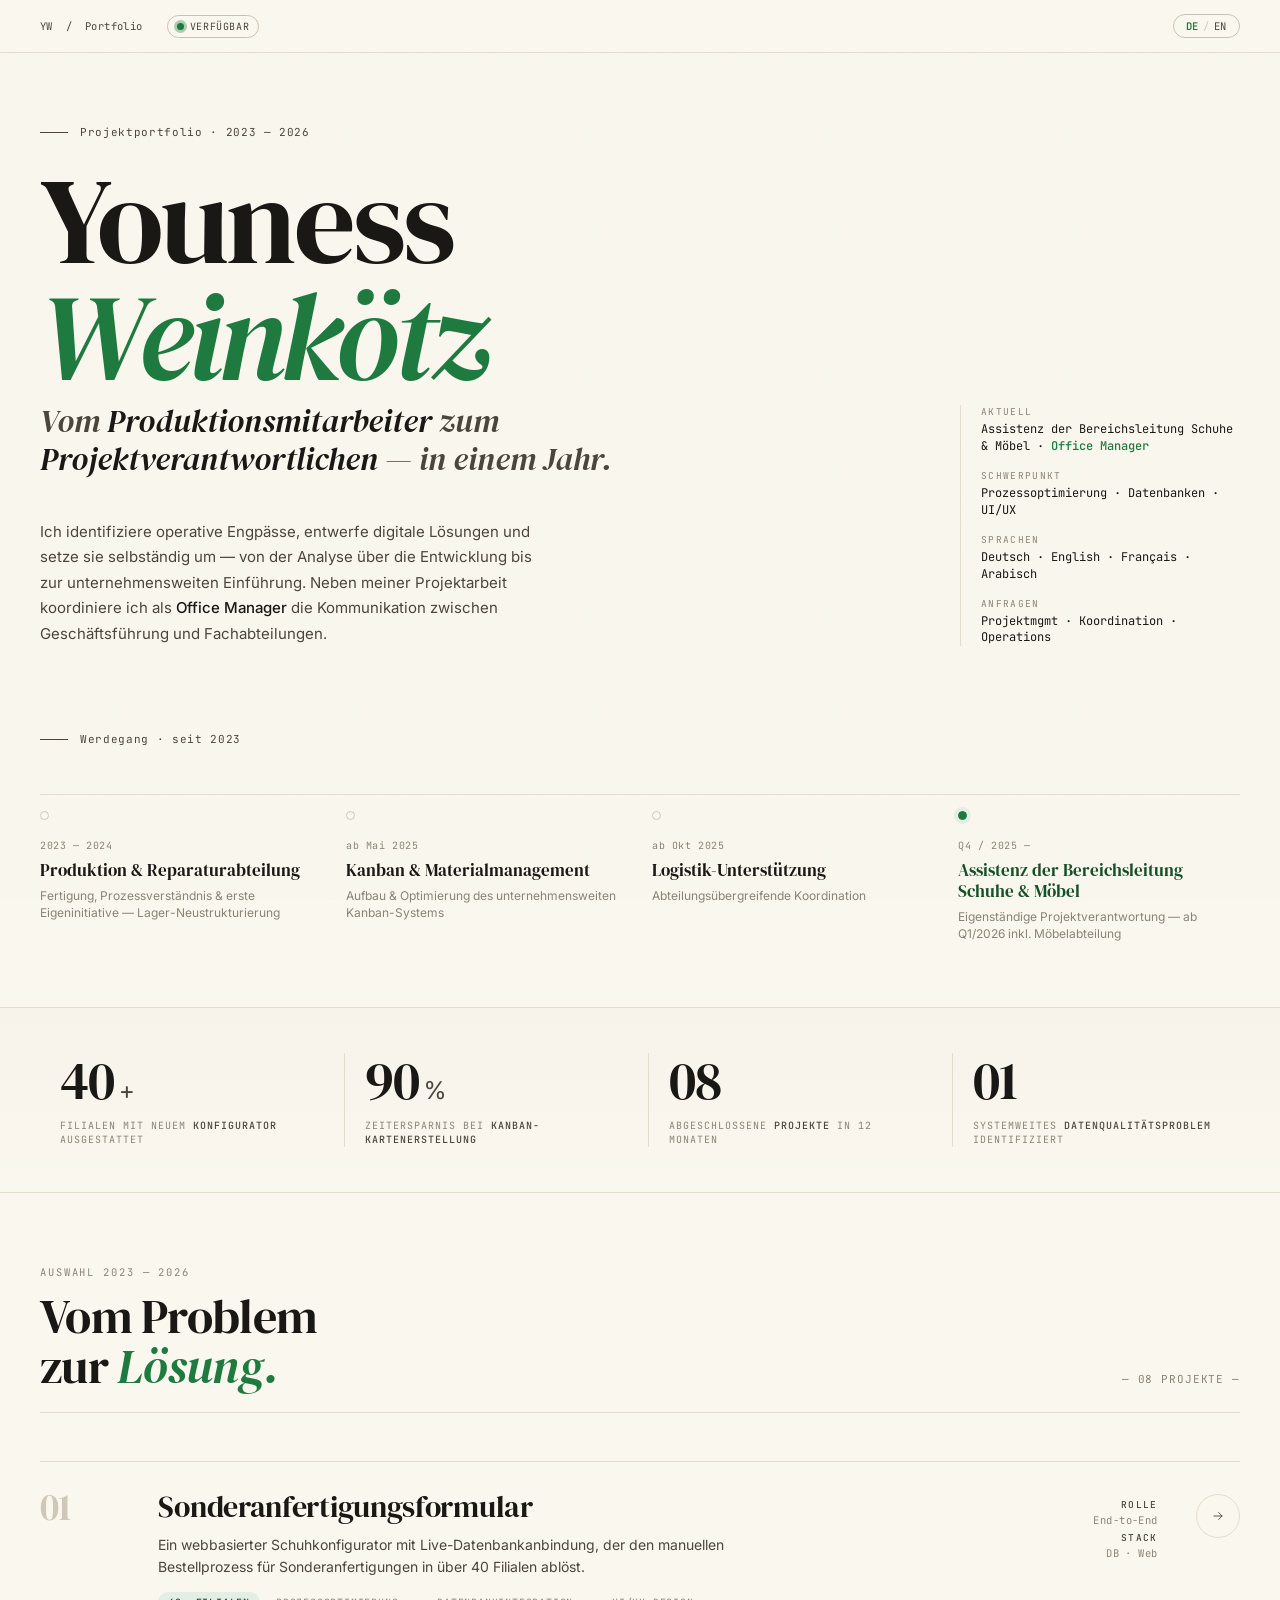
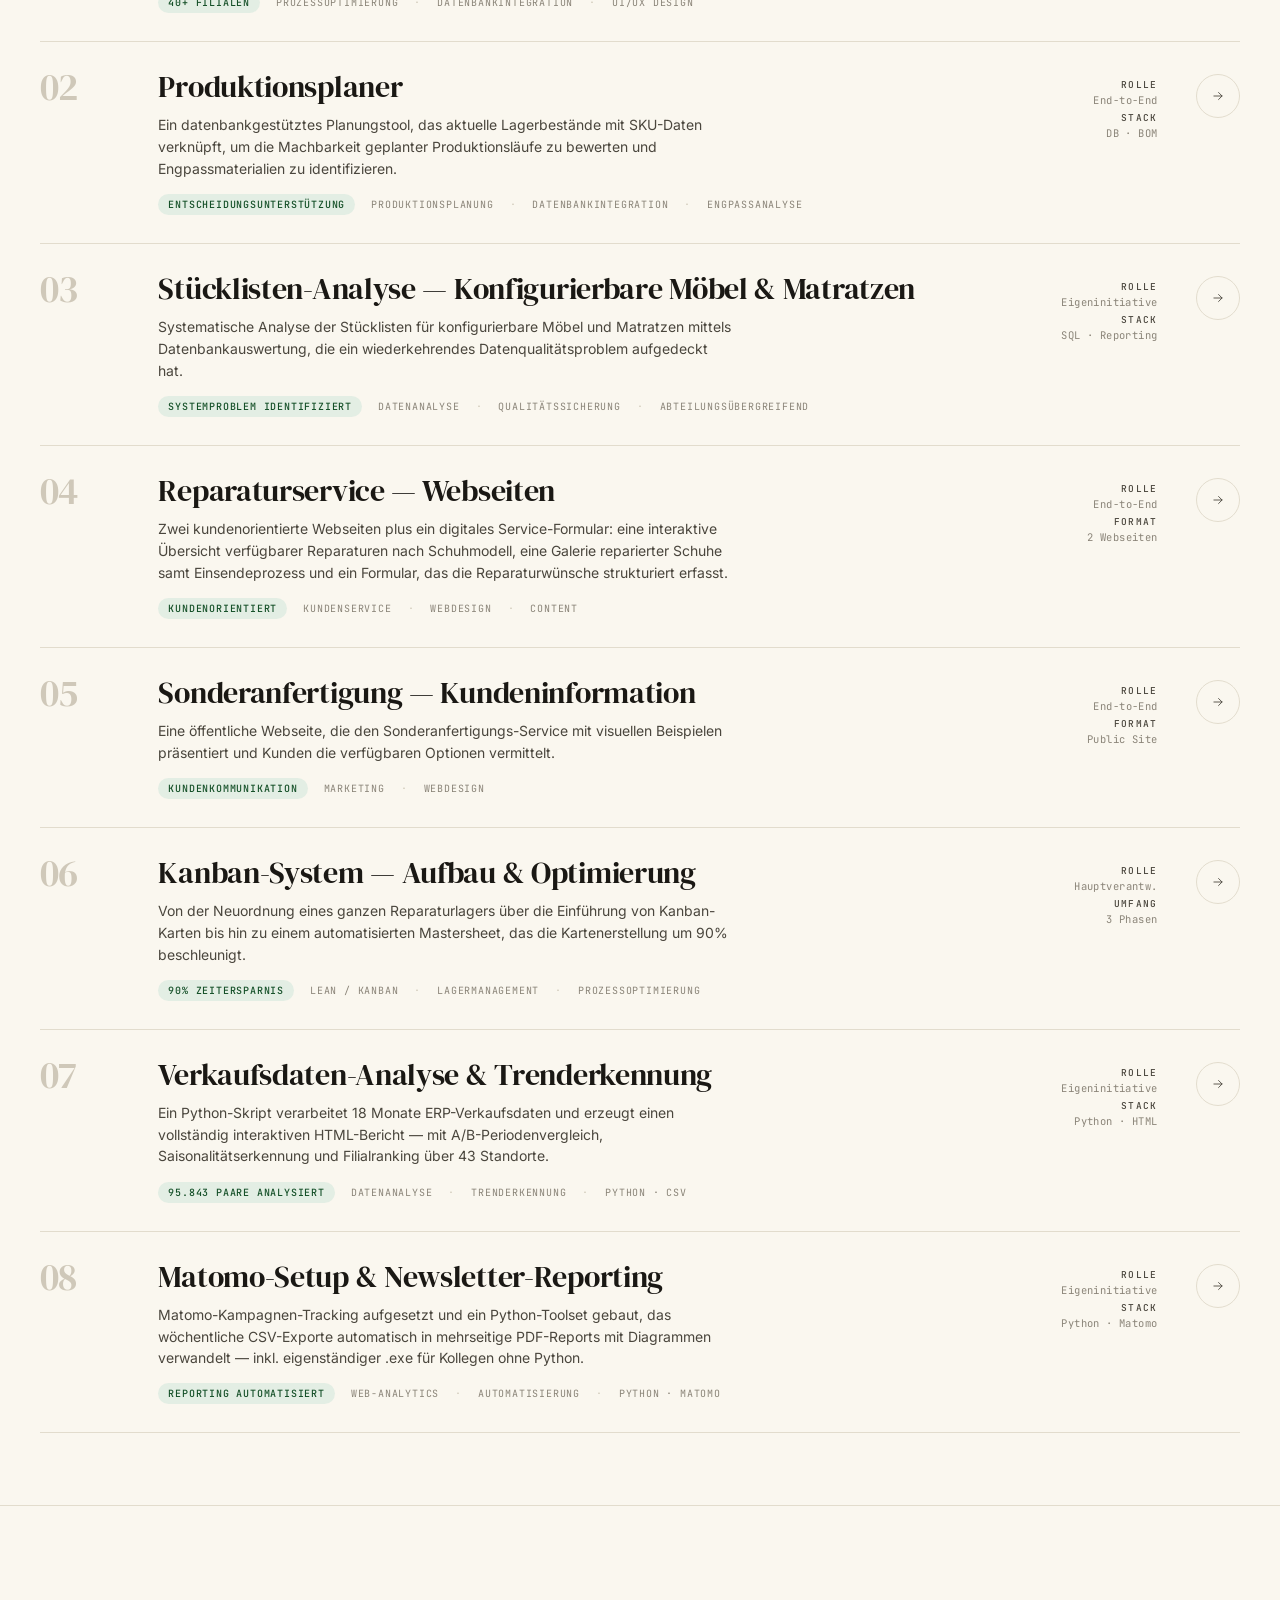
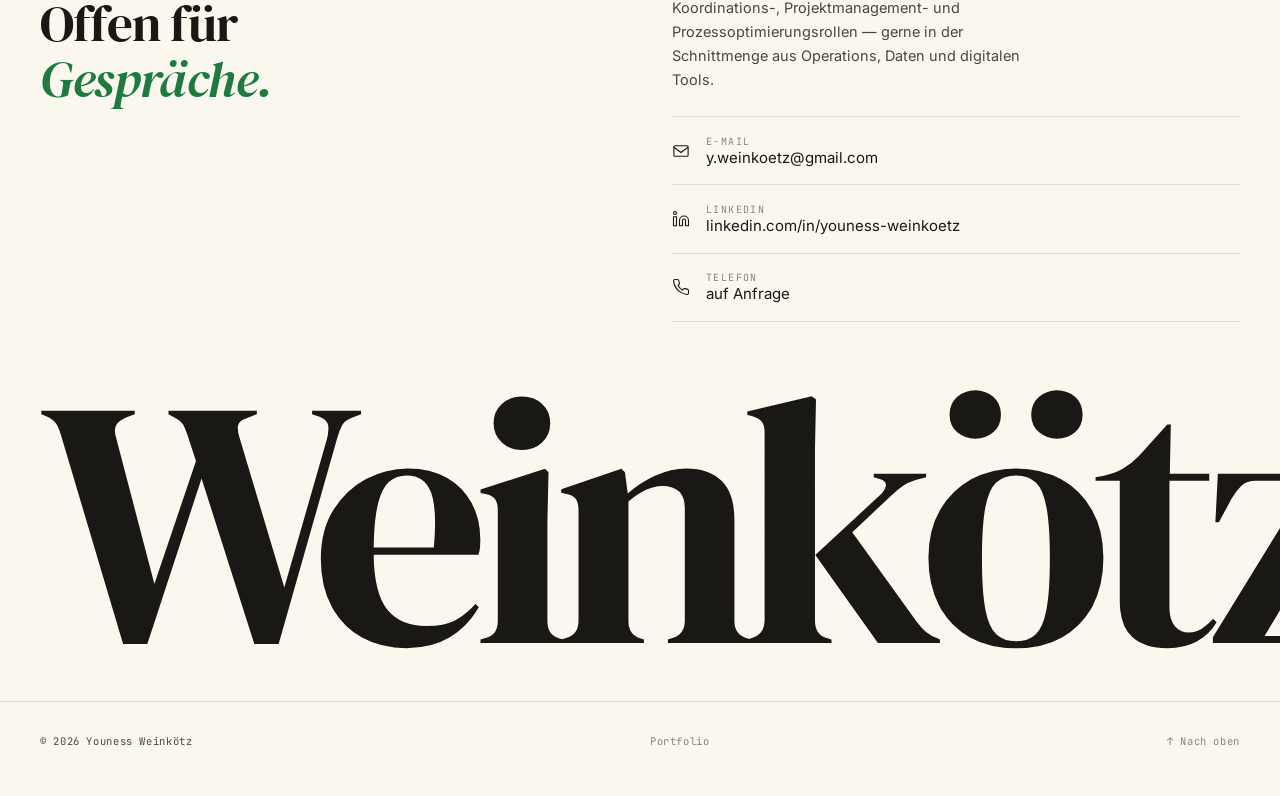
==== commit 2d52b887: "SEO foundations: Google verification, sitemap, robots.txt, Person JSON-LD Co-Authored-By: Claude Opu" ====
--- a/index.html
+++ b/index.html
@@ -4,6 +4,7 @@
 <meta charset="UTF-8">
 <link rel="icon" href="favicon.ico" type="image/x-icon">
 <meta name="viewport" content="width=device-width, initial-scale=1.0">
+<meta name="google-site-verification" content="cjpVo-D2zPcFPtq7FljsikajMYJ58ok6vAQqGz_z9TQ">
 <title>Youness Weinkötz — Projektportfolio</title>
 <meta name="description" content="Vom Produktionsmitarbeiter zum Projektverantwortlichen in einem Jahr — 7 abgeschlossene Projekte in Prozessoptimierung, Datenbankentwicklung und UI/UX.">
 <meta property="og:type" content="website">
@@ -16,6 +17,24 @@
 <link rel="preconnect" href="https://fonts.gstatic.com" crossorigin>
 <link href="https://fonts.googleapis.com/css2?family=DM+Serif+Display:ital@0;1&family=Inter:wght@300;400;500;600&family=JetBrains+Mono:wght@400;500&display=swap" rel="stylesheet">
 <link rel="stylesheet" href="styles.css">
+
+<link rel="canonical" href="https://yweinkoetz.github.io/">
+<script type="application/ld+json">
+{
+  "@context": "https://schema.org",
+  "@type": "Person",
+  "name": "Youness Weinkötz",
+  "url": "https://yweinkoetz.github.io/",
+  "image": "https://yweinkoetz.github.io/images/07-analyse-overview.png",
+  "jobTitle": "Assistenz der Bereichsleitung Schuhe & Möbel · Office Manager",
+  "description": "Vom Produktionsmitarbeiter zum Projektverantwortlichen in einem Jahr — Projekte in Prozessoptimierung, Datenbankentwicklung und UI/UX.",
+  "knowsLanguage": ["German", "English", "French", "Arabic"],
+  "sameAs": [
+    "https://www.linkedin.com/in/youness-weinkoetz",
+    "https://github.com/YWeinkoetz"
+  ]
+}
+</script>
 
 </head>
 <body>
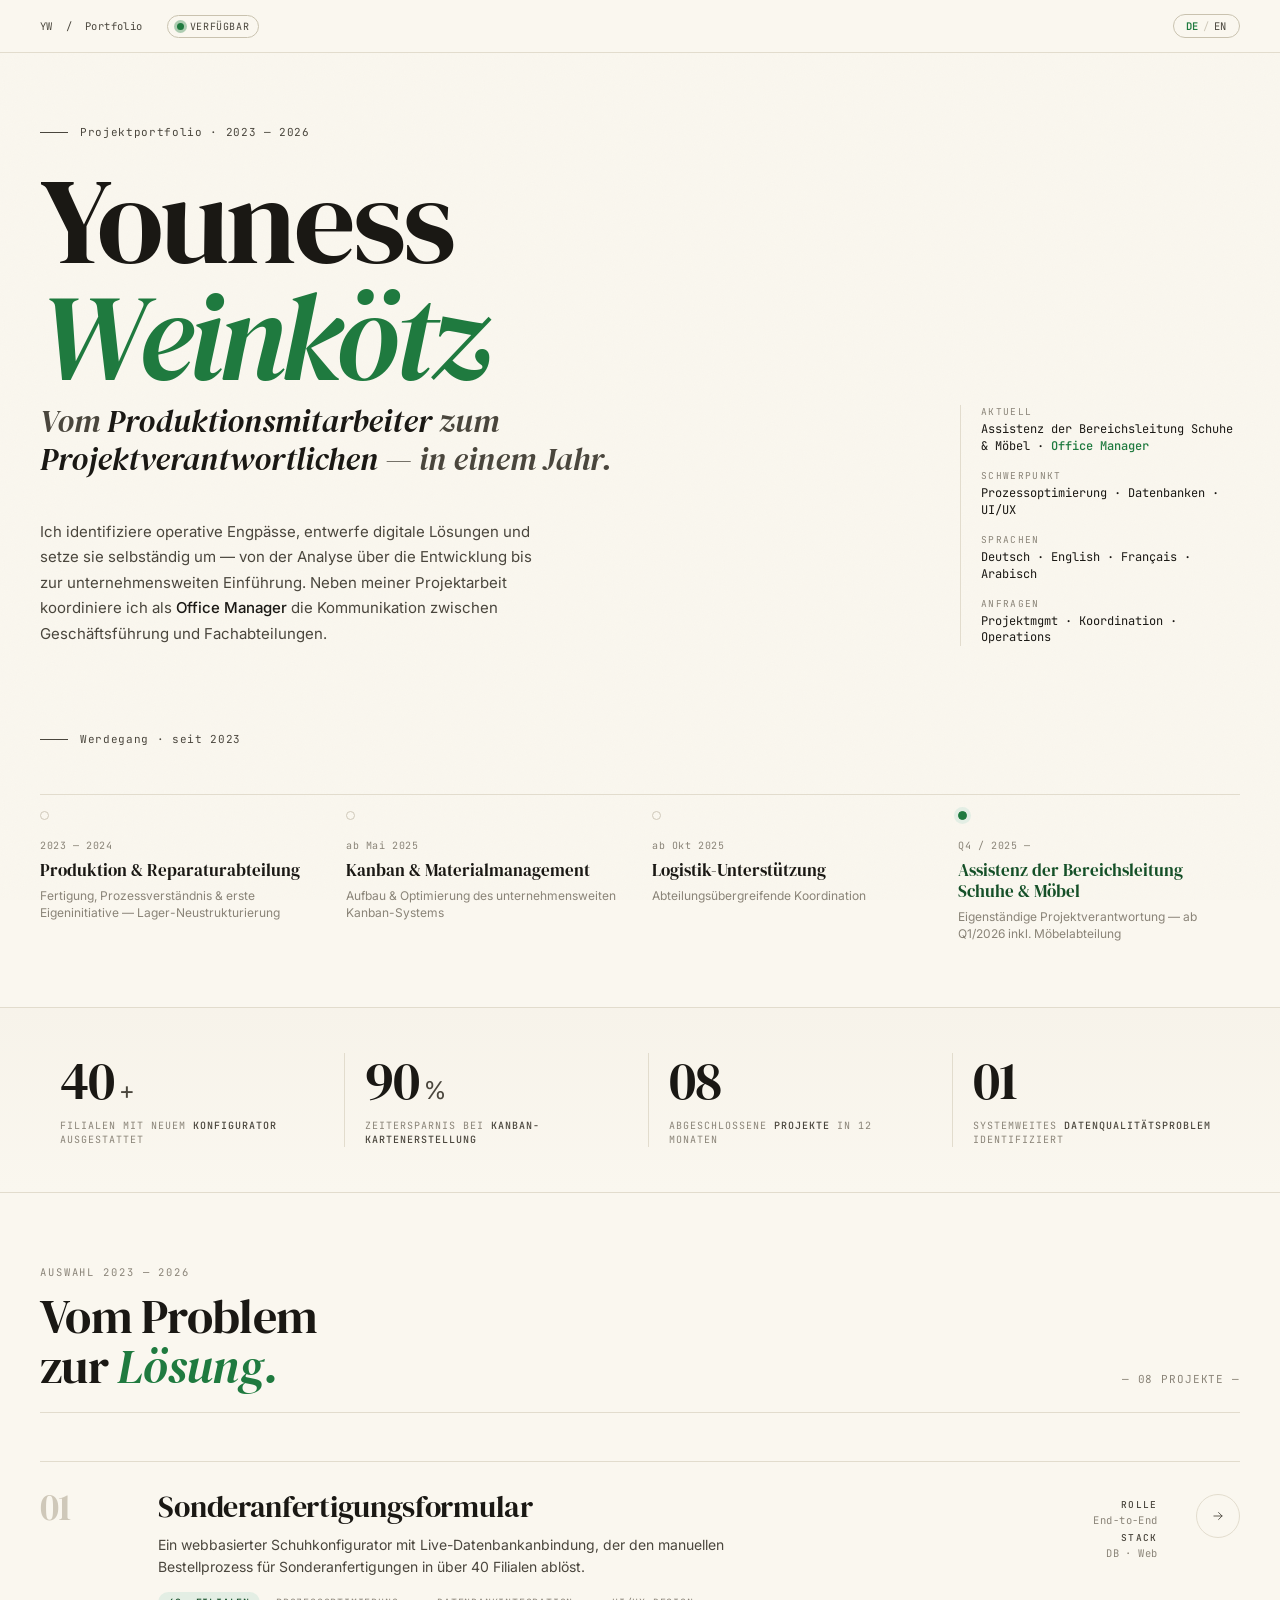
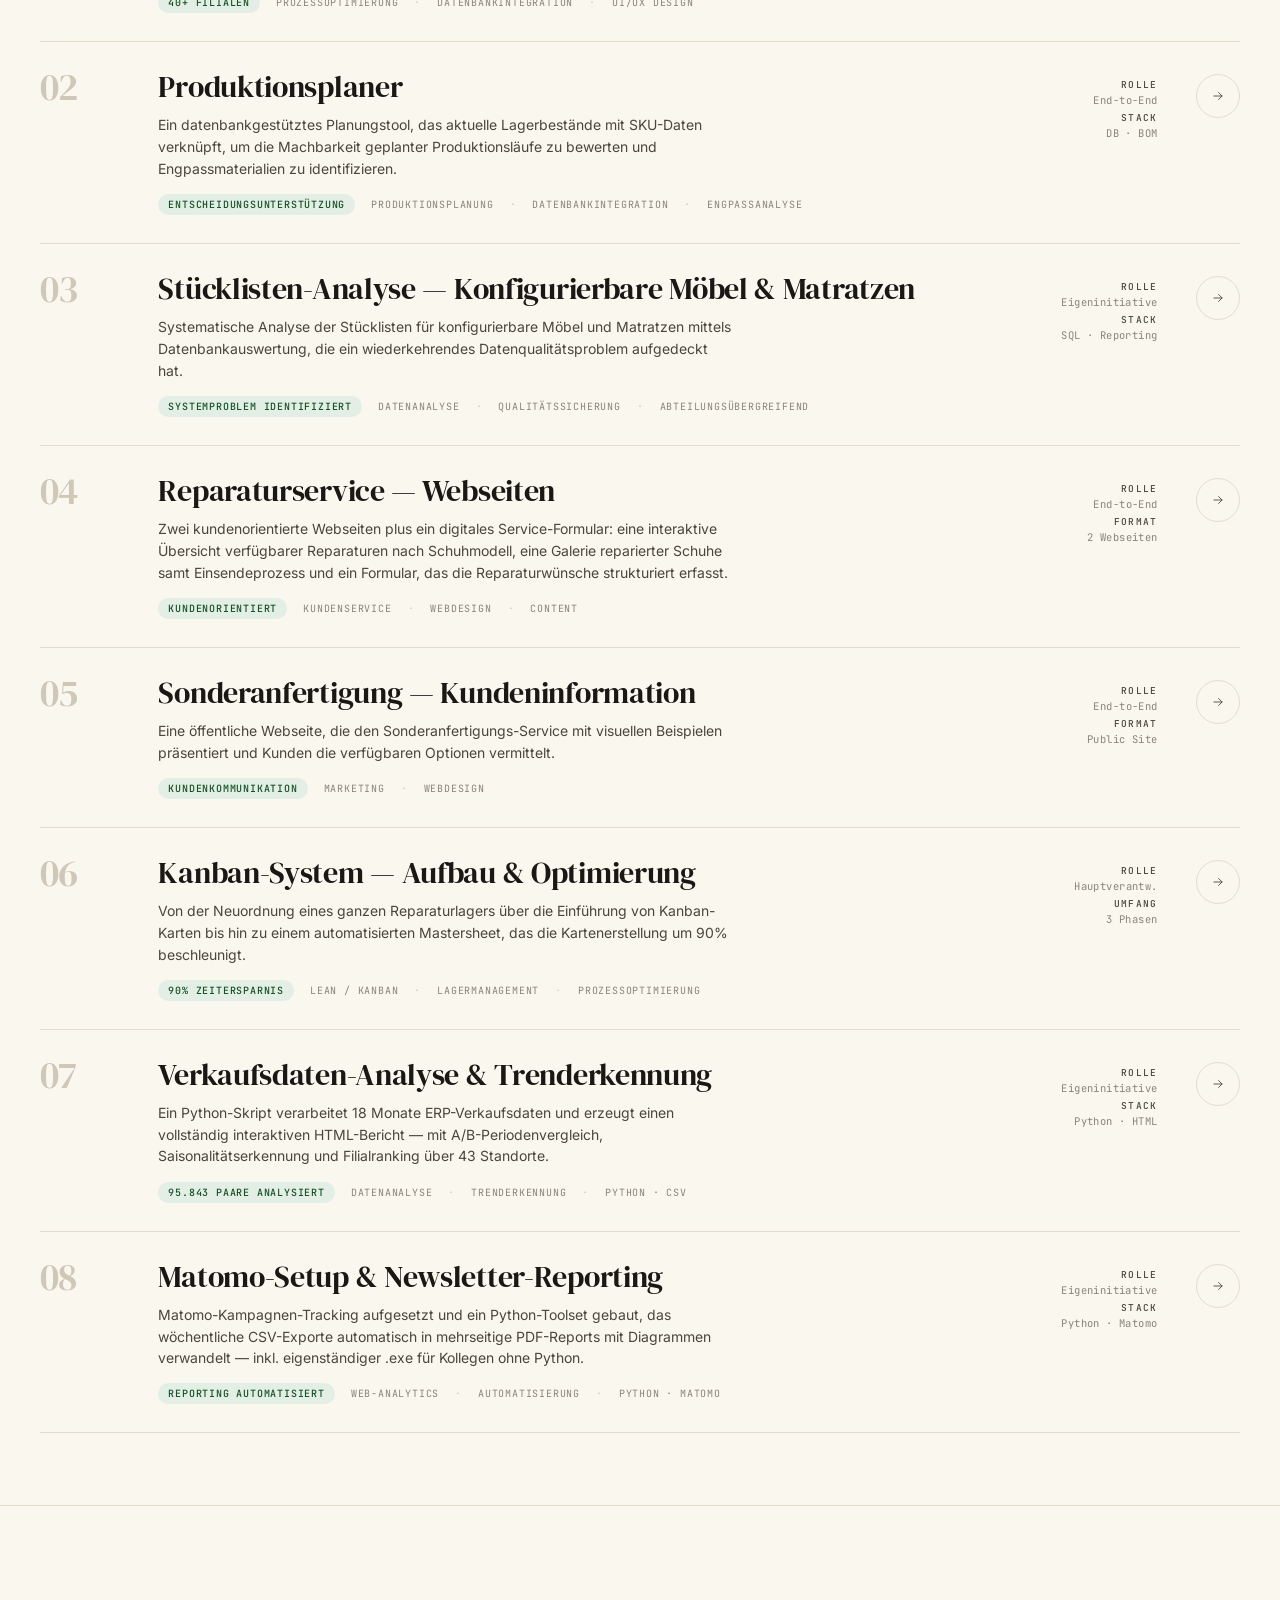
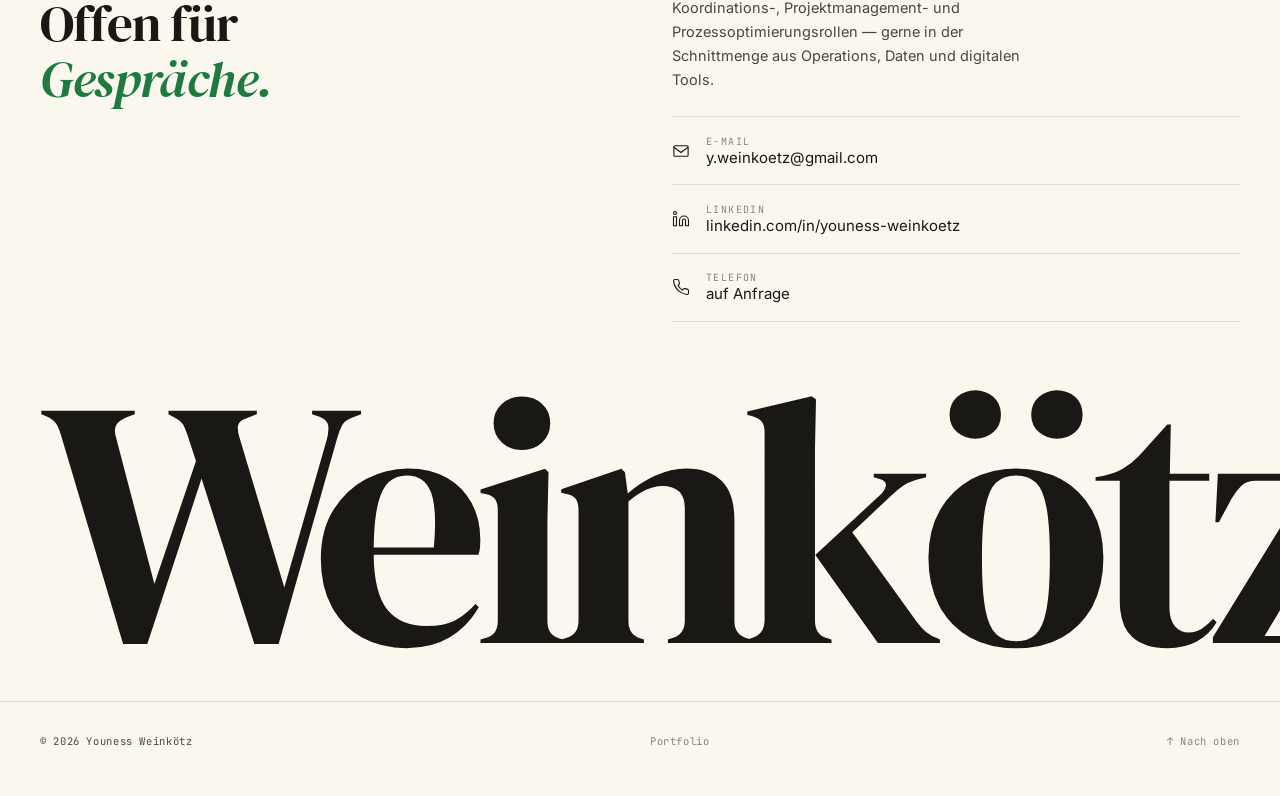
==== commit 6420b6a1: "Quick wins: fix stale project count, html lang on toggle, phone link, a11y - Update meta/og descript" ====
--- a/index.html
+++ b/index.html
@@ -6,11 +6,11 @@
 <meta name="viewport" content="width=device-width, initial-scale=1.0">
 <meta name="google-site-verification" content="cjpVo-D2zPcFPtq7FljsikajMYJ58ok6vAQqGz_z9TQ">
 <title>Youness Weinkötz — Projektportfolio</title>
-<meta name="description" content="Vom Produktionsmitarbeiter zum Projektverantwortlichen in einem Jahr — 7 abgeschlossene Projekte in Prozessoptimierung, Datenbankentwicklung und UI/UX.">
+<meta name="description" content="Vom Produktionsmitarbeiter zum Projektverantwortlichen in einem Jahr — 8 abgeschlossene Projekte in Prozessoptimierung, Datenbankentwicklung und UI/UX.">
 <meta property="og:type" content="website">
 <meta property="og:locale" content="de_DE">
 <meta property="og:title" content="Youness Weinkötz — Projektportfolio">
-<meta property="og:description" content="Vom Produktionsmitarbeiter zum Projektverantwortlichen in einem Jahr — 7 abgeschlossene Projekte in Prozessoptimierung, Datenbankentwicklung und UI/UX.">
+<meta property="og:description" content="Vom Produktionsmitarbeiter zum Projektverantwortlichen in einem Jahr — 8 abgeschlossene Projekte in Prozessoptimierung, Datenbankentwicklung und UI/UX.">
 <meta property="og:image" content="images/07-analyse-overview.png">
 <meta name="twitter:card" content="summary_large_image">
 <link rel="preconnect" href="https://fonts.googleapis.com">
@@ -402,14 +402,13 @@
           </div>
           <svg class="arr" viewBox="0 0 24 24"><path d="M5 12h14M13 6l6 6-6 6"/></svg>
         </a>
-        <a class="contact-link" href="#">
+        <div class="contact-link contact-link--static">
           <svg class="ico" viewBox="0 0 24 24"><path d="M22 16.92v3a2 2 0 01-2.18 2 19.79 19.79 0 01-8.63-3.07 19.5 19.5 0 01-6-6 19.79 19.79 0 01-3.07-8.67A2 2 0 014.11 2h3a2 2 0 012 1.72 12.84 12.84 0 00.7 2.81 2 2 0 01-.45 2.11L8.09 9.91a16 16 0 006 6l1.27-1.27a2 2 0 012.11-.45 12.84 12.84 0 002.81.7A2 2 0 0122 16.92z"/></svg>
           <div>
             <div class="label" data-de="Telefon" data-en="Phone">Telefon</div>
             <span data-de="auf Anfrage" data-en="on request">auf Anfrage</span>
           </div>
-          <svg class="arr" viewBox="0 0 24 24"><path d="M5 12h14M13 6l6 6-6 6"/></svg>
-        </a>
+        </div>
       </div>
     </div>
   </section>
@@ -431,6 +430,7 @@
 let currentLang = localStorage.getItem(LANG_KEY) || 'de';
 
 function applyLang() {
+  document.documentElement.lang = currentLang;
   document.querySelectorAll('.lang-opt').forEach(opt => {
     opt.classList.toggle('active', opt.getAttribute('data-lang') === currentLang);
   });
--- a/styles.css
+++ b/styles.css
@@ -1127,3 +1127,29 @@
   /* Reveal animation — ensure all content is visible */
   .reveal { opacity: 1 !important; transform: none !important; }
 }
+
+/* ════════════════════════════════════════════ */
+/*  ACCESSIBILITY                               */
+/* ════════════════════════════════════════════ */
+
+/* Visible keyboard focus (mouse clicks stay clean via :focus-visible) */
+:focus-visible {
+  outline: 2px solid var(--accent);
+  outline-offset: 3px;
+  border-radius: 2px;
+}
+
+/* Non-interactive contact row (e.g. phone available on request) */
+.contact-link--static { cursor: default; }
+.contact-link--static:hover { color: inherit; padding-left: 0; }
+
+/* Respect the user's reduced-motion preference */
+@media (prefers-reduced-motion: reduce) {
+  *, *::before, *::after {
+    animation-duration: 0.01ms !important;
+    animation-iteration-count: 1 !important;
+    transition-duration: 0.01ms !important;
+    scroll-behavior: auto !important;
+  }
+  .reveal { opacity: 1 !important; transform: none !important; }
+}
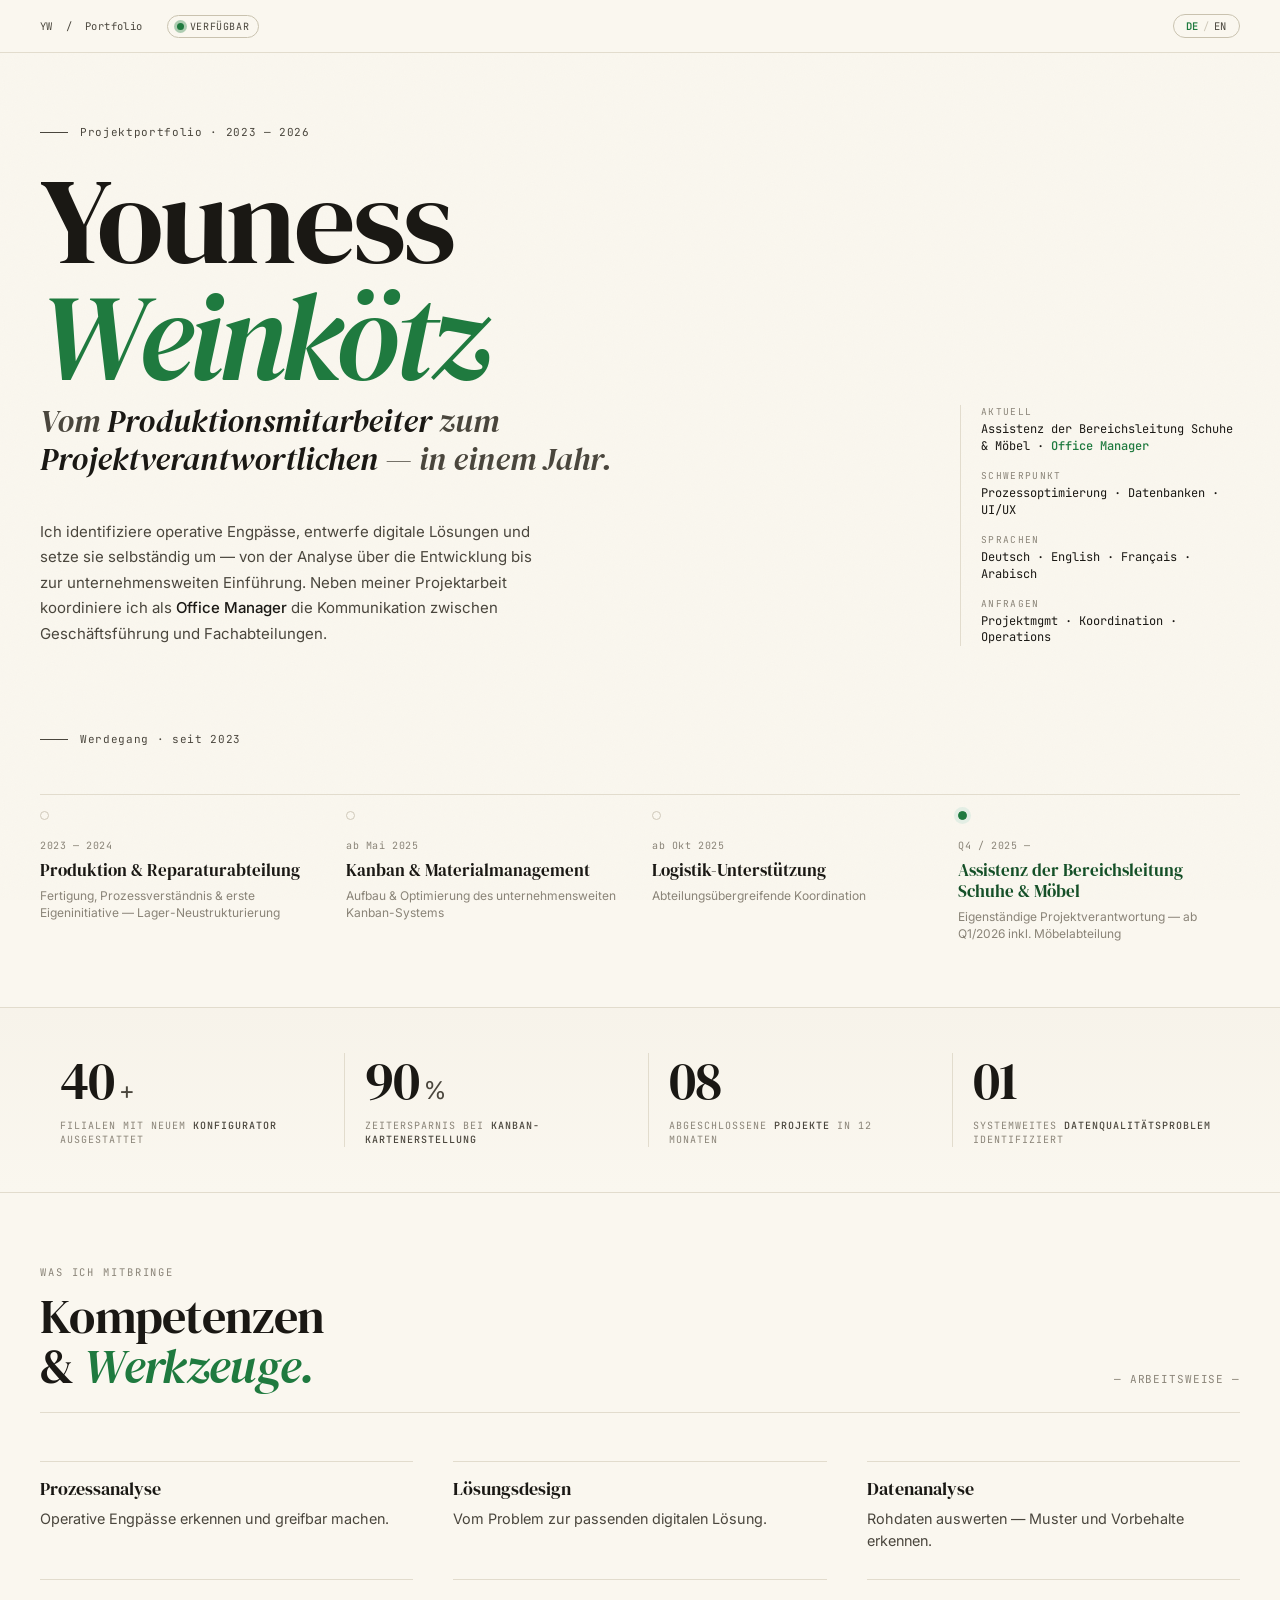
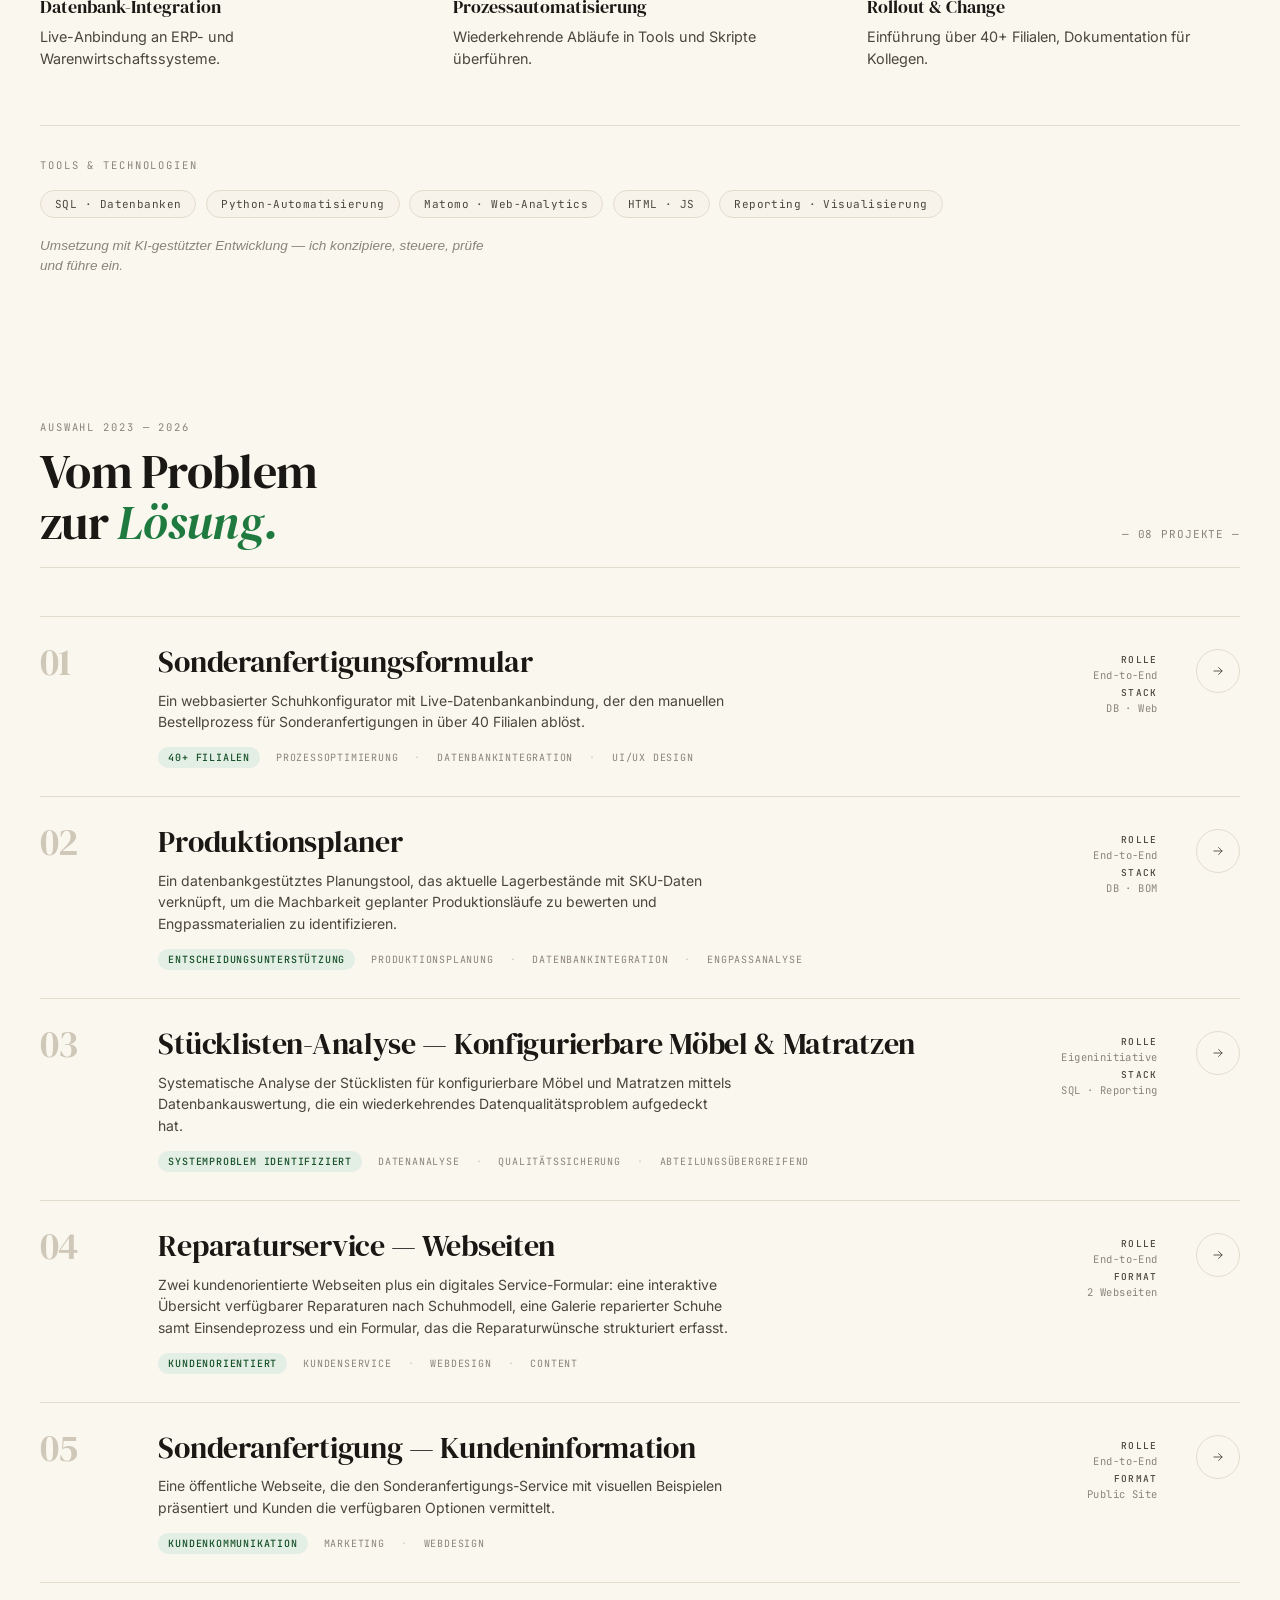
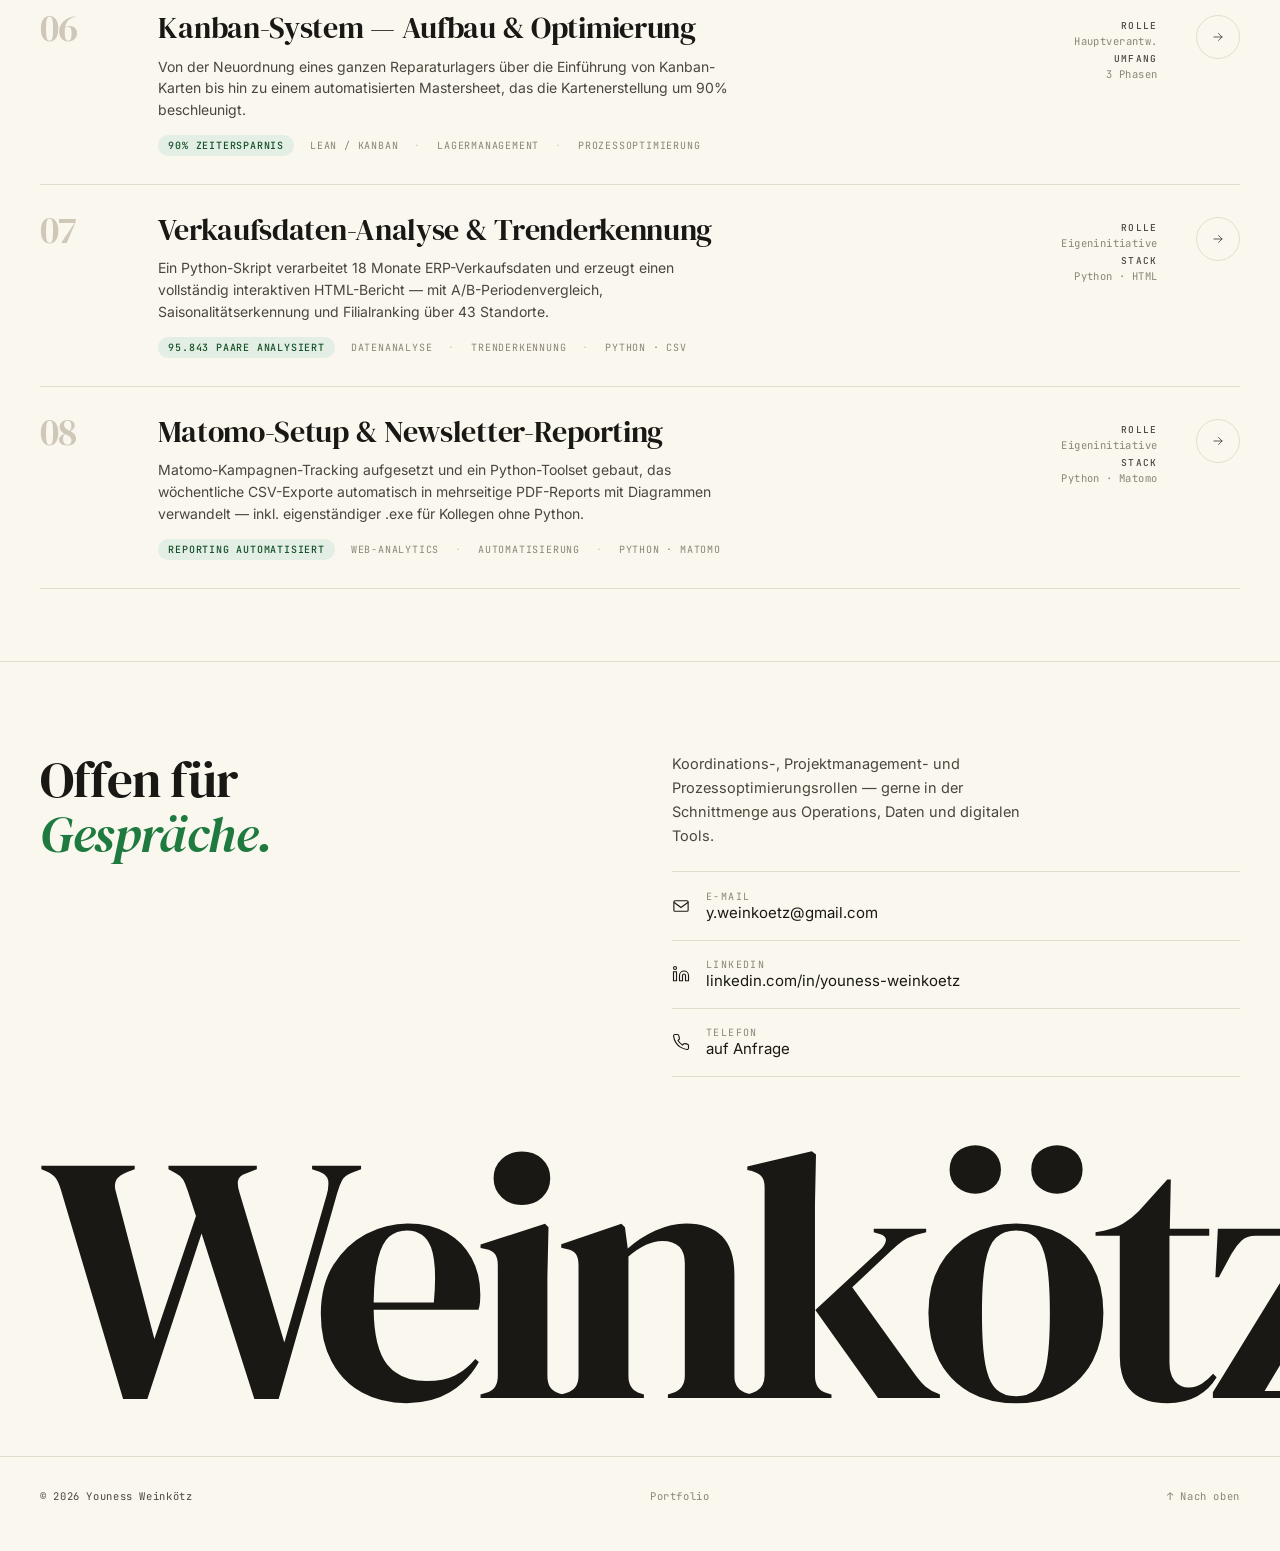
==== commit ac07c7ff: "Add Kompetenzen & Werkzeuge band to homepage Competency-level skills + honestly-framed tools (AI-ass" ====
--- a/index.html
+++ b/index.html
@@ -152,6 +152,56 @@
     </div>
   </section>
 
+  <!-- ═══ Kompetenzen ═══ -->
+  <section class="section skills" aria-label="Kompetenzen">
+    <div class="section-head">
+      <div>
+        <div class="section-eyebrow" data-de="Was ich mitbringe" data-en="What I bring">Was ich mitbringe</div>
+        <h2 class="section-title" data-de="Kompetenzen<br>&amp; <em>Werkzeuge.</em>" data-en="Skills<br>&amp; <em>tools.</em>">Kompetenzen<br>&amp; <em>Werkzeuge.</em></h2>
+      </div>
+      <div class="section-count" data-de="— ARBEITSWEISE —" data-en="— HOW I WORK —">— ARBEITSWEISE —</div>
+    </div>
+
+    <div class="skill-grid">
+      <div class="skill">
+        <div class="skill-name" data-de="Prozessanalyse" data-en="Process Analysis">Prozessanalyse</div>
+        <div class="skill-desc" data-de="Operative Engpässe erkennen und greifbar machen." data-en="Spotting operational bottlenecks and making them tangible.">Operative Engpässe erkennen und greifbar machen.</div>
+      </div>
+      <div class="skill">
+        <div class="skill-name" data-de="Lösungsdesign" data-en="Solution Design">Lösungsdesign</div>
+        <div class="skill-desc" data-de="Vom Problem zur passenden digitalen Lösung." data-en="From problem to the right digital solution.">Vom Problem zur passenden digitalen Lösung.</div>
+      </div>
+      <div class="skill">
+        <div class="skill-name" data-de="Datenanalyse" data-en="Data Analysis">Datenanalyse</div>
+        <div class="skill-desc" data-de="Rohdaten auswerten — Muster und Vorbehalte erkennen." data-en="Turning raw data into patterns — and knowing its caveats.">Rohdaten auswerten — Muster und Vorbehalte erkennen.</div>
+      </div>
+      <div class="skill">
+        <div class="skill-name" data-de="Datenbank-Integration" data-en="Database Integration">Datenbank-Integration</div>
+        <div class="skill-desc" data-de="Live-Anbindung an ERP- und Warenwirtschaftssysteme." data-en="Live integration with ERP and inventory systems.">Live-Anbindung an ERP- und Warenwirtschaftssysteme.</div>
+      </div>
+      <div class="skill">
+        <div class="skill-name" data-de="Prozessautomatisierung" data-en="Process Automation">Prozessautomatisierung</div>
+        <div class="skill-desc" data-de="Wiederkehrende Abläufe in Tools und Skripte überführen." data-en="Turning recurring work into tools and scripts.">Wiederkehrende Abläufe in Tools und Skripte überführen.</div>
+      </div>
+      <div class="skill">
+        <div class="skill-name" data-de="Rollout &amp; Change" data-en="Rollout &amp; Change">Rollout &amp; Change</div>
+        <div class="skill-desc" data-de="Einführung über 40+ Filialen, Dokumentation für Kollegen." data-en="Rollout across 40+ stores, documentation for colleagues.">Einführung über 40+ Filialen, Dokumentation für Kollegen.</div>
+      </div>
+    </div>
+
+    <div class="tools">
+      <div class="tools-label" data-de="Tools &amp; Technologien" data-en="Tools &amp; Technologies">Tools &amp; Technologien</div>
+      <div class="tools-row">
+        <span class="tool">SQL · Datenbanken</span>
+        <span class="tool">Python-Automatisierung</span>
+        <span class="tool">Matomo · Web-Analytics</span>
+        <span class="tool">HTML · JS</span>
+        <span class="tool" data-de="Reporting · Visualisierung" data-en="Reporting · Visualisation">Reporting · Visualisierung</span>
+      </div>
+      <div class="tools-note" data-de="Umsetzung mit KI-gestützter Entwicklung — ich konzipiere, steuere, prüfe und führe ein." data-en="Built with AI-assisted development — I design, direct, validate and roll out.">Umsetzung mit KI-gestützter Entwicklung — ich konzipiere, steuere, prüfe und führe ein.</div>
+    </div>
+  </section>
+
   <!-- ═══ Projects ═══ -->
   <section class="section" id="projekte">
     <div class="section-head">
@@ -448,7 +498,7 @@
 applyLang();
 
 (function setupReveal() {
-  const items = document.querySelectorAll('.project, .kpi, .arc-step, .hero, .upcoming');
+  const items = document.querySelectorAll('.project, .kpi, .arc-step, .hero, .upcoming, .skill');
   items.forEach((el, i) => { el.classList.add('reveal'); el.style.transitionDelay = (i * 30) + 'ms'; });
   const vh = window.innerHeight || document.documentElement.clientHeight;
   items.forEach(el => { if (el.getBoundingClientRect().top < vh - 40) el.classList.add('visible'); });
--- a/styles.css
+++ b/styles.css
@@ -1052,6 +1052,69 @@
 }
 
 /* ════════════════════════════════════════════ */
+/*  SKILLS / KOMPETENZEN                         */
+/* ════════════════════════════════════════════ */
+.skill-grid {
+  display: grid;
+  grid-template-columns: repeat(3, 1fr);
+  gap: 1.75rem 2.5rem;
+}
+.skill {
+  border-top: 1px solid var(--sand-dark);
+  padding-top: 1rem;
+}
+.skill-name {
+  font-family: var(--serif);
+  font-size: 1.15rem;
+  line-height: 1.2;
+  color: var(--ink);
+  margin-bottom: 0.5rem;
+}
+.skill-desc {
+  font-size: 0.9rem;
+  color: var(--ink-mid);
+  line-height: 1.5;
+}
+.tools {
+  margin-top: 3.5rem;
+  padding-top: 2rem;
+  border-top: 1px solid var(--sand-dark);
+}
+.tools-label {
+  font-family: var(--mono);
+  font-size: 10.5px;
+  letter-spacing: 0.18em;
+  text-transform: uppercase;
+  color: var(--ink-light);
+  margin-bottom: 1.1rem;
+}
+.tools-row {
+  display: flex;
+  flex-wrap: wrap;
+  gap: 0.6rem;
+  margin-bottom: 1.1rem;
+}
+.tool {
+  font-family: var(--mono);
+  font-size: 11px;
+  letter-spacing: 0.04em;
+  color: var(--ink-mid);
+  background: var(--cream);
+  border: 1px solid var(--sand-dark);
+  border-radius: 100px;
+  padding: 6px 14px;
+}
+.tools-note {
+  font-size: 0.85rem;
+  font-style: italic;
+  color: var(--ink-light);
+  max-width: 62ch;
+  line-height: 1.5;
+}
+@media (max-width: 900px) { .skill-grid { grid-template-columns: repeat(2, 1fr); } }
+@media (max-width: 560px) { .skill-grid { grid-template-columns: 1fr; } }
+
+/* ════════════════════════════════════════════ */
 /*  PRINT                                       */
 /* ════════════════════════════════════════════ */
 @media print {
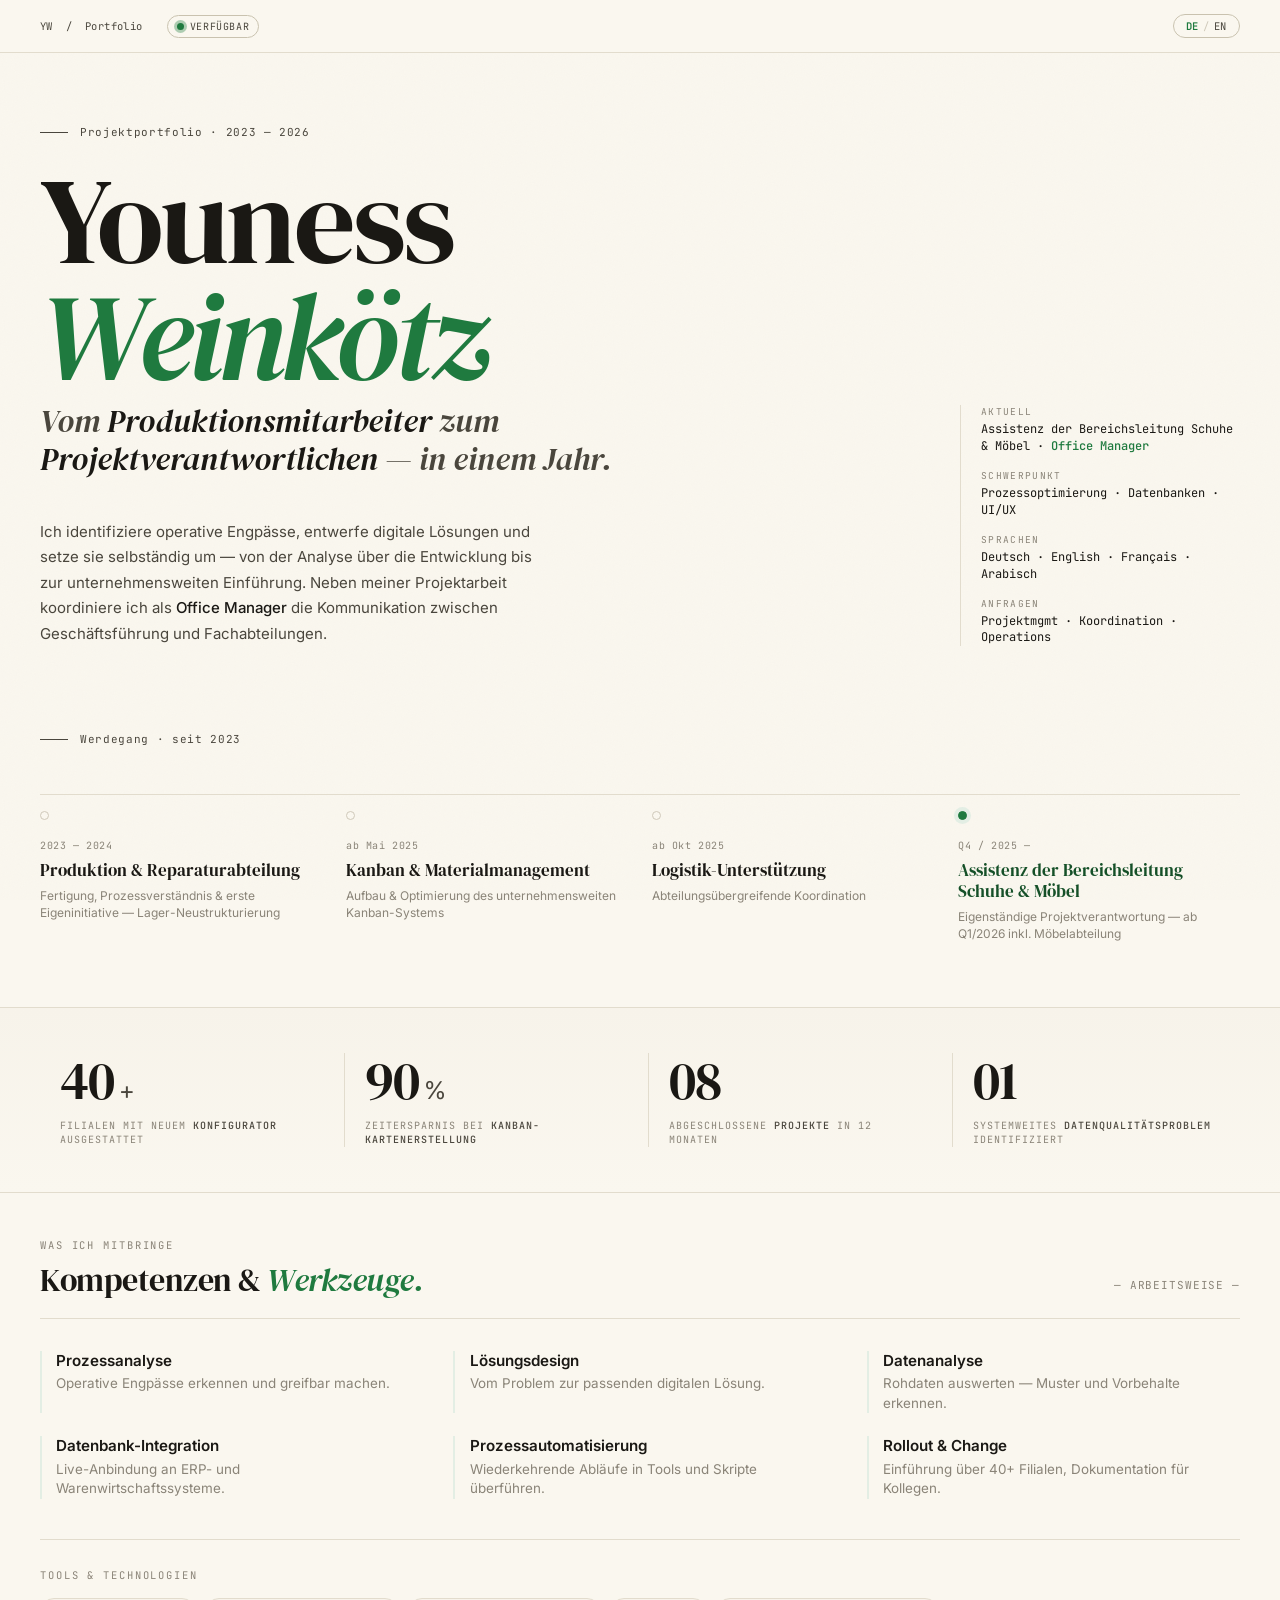
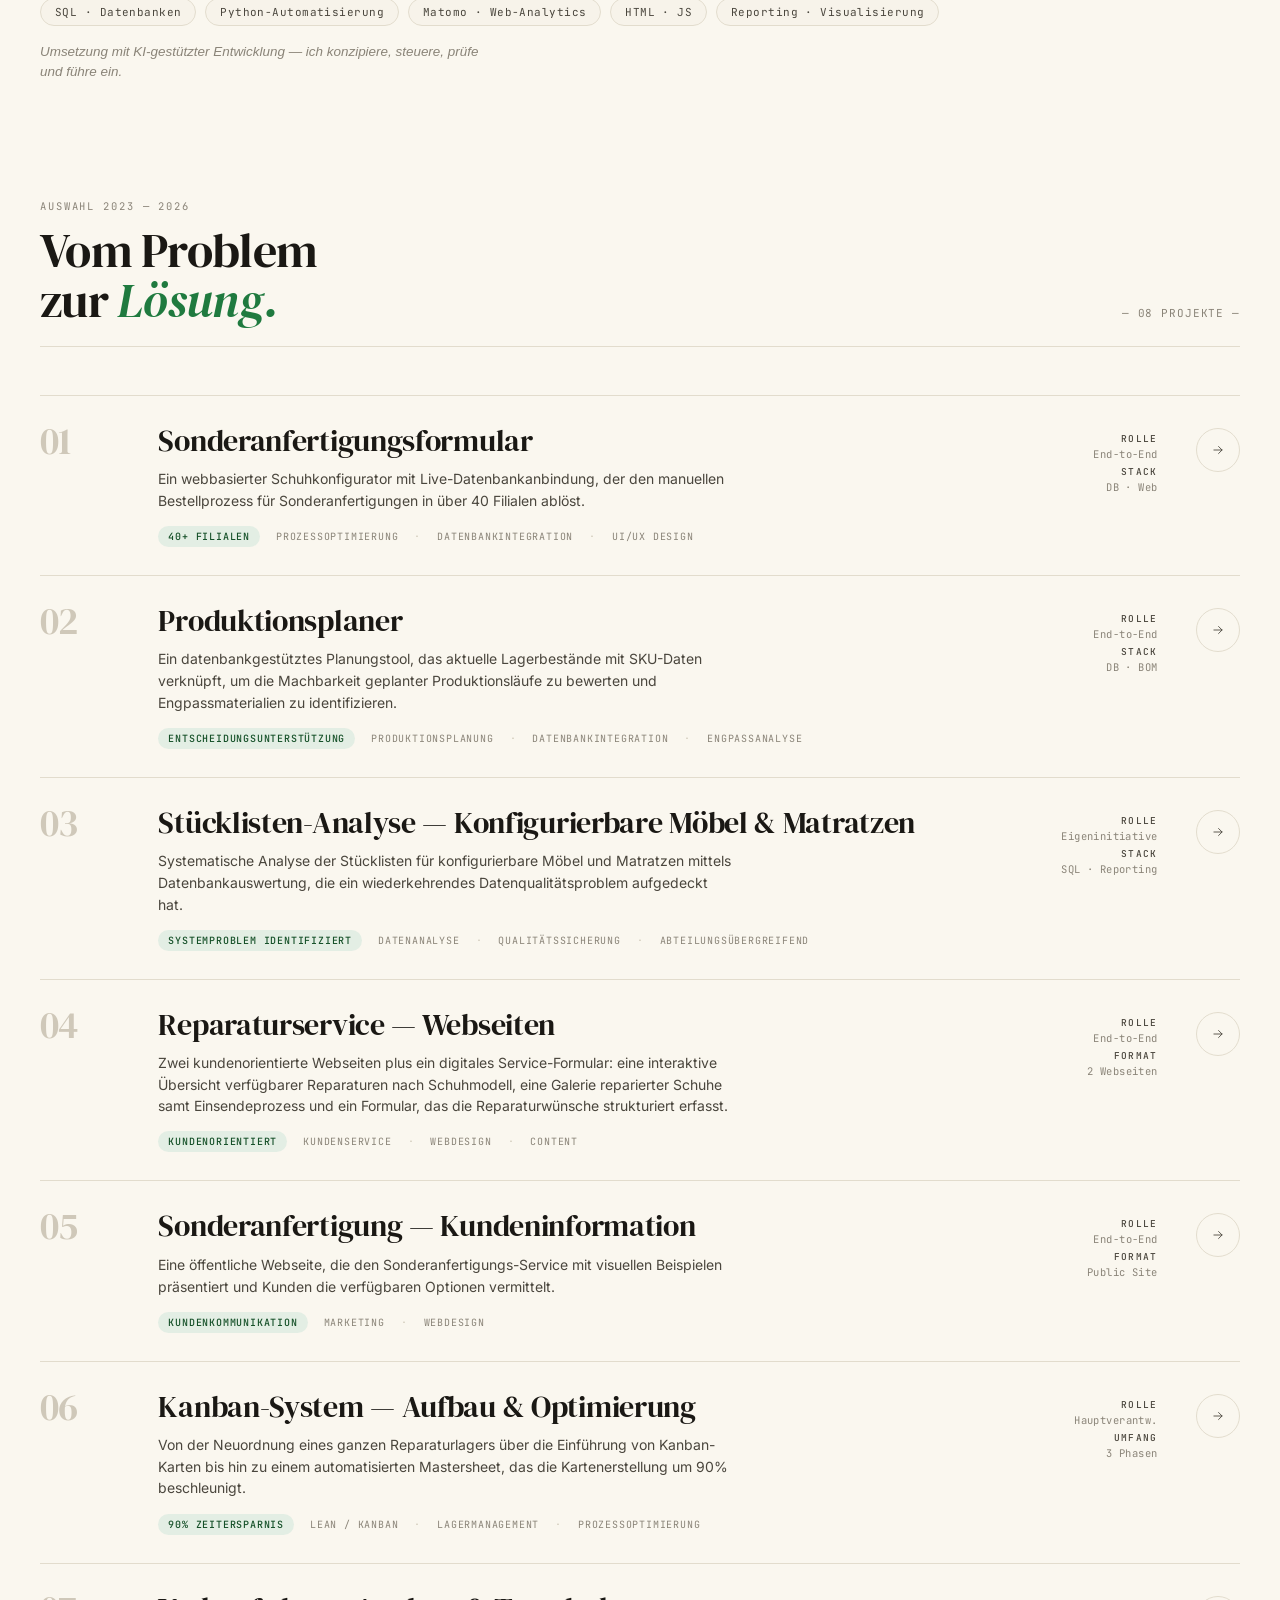
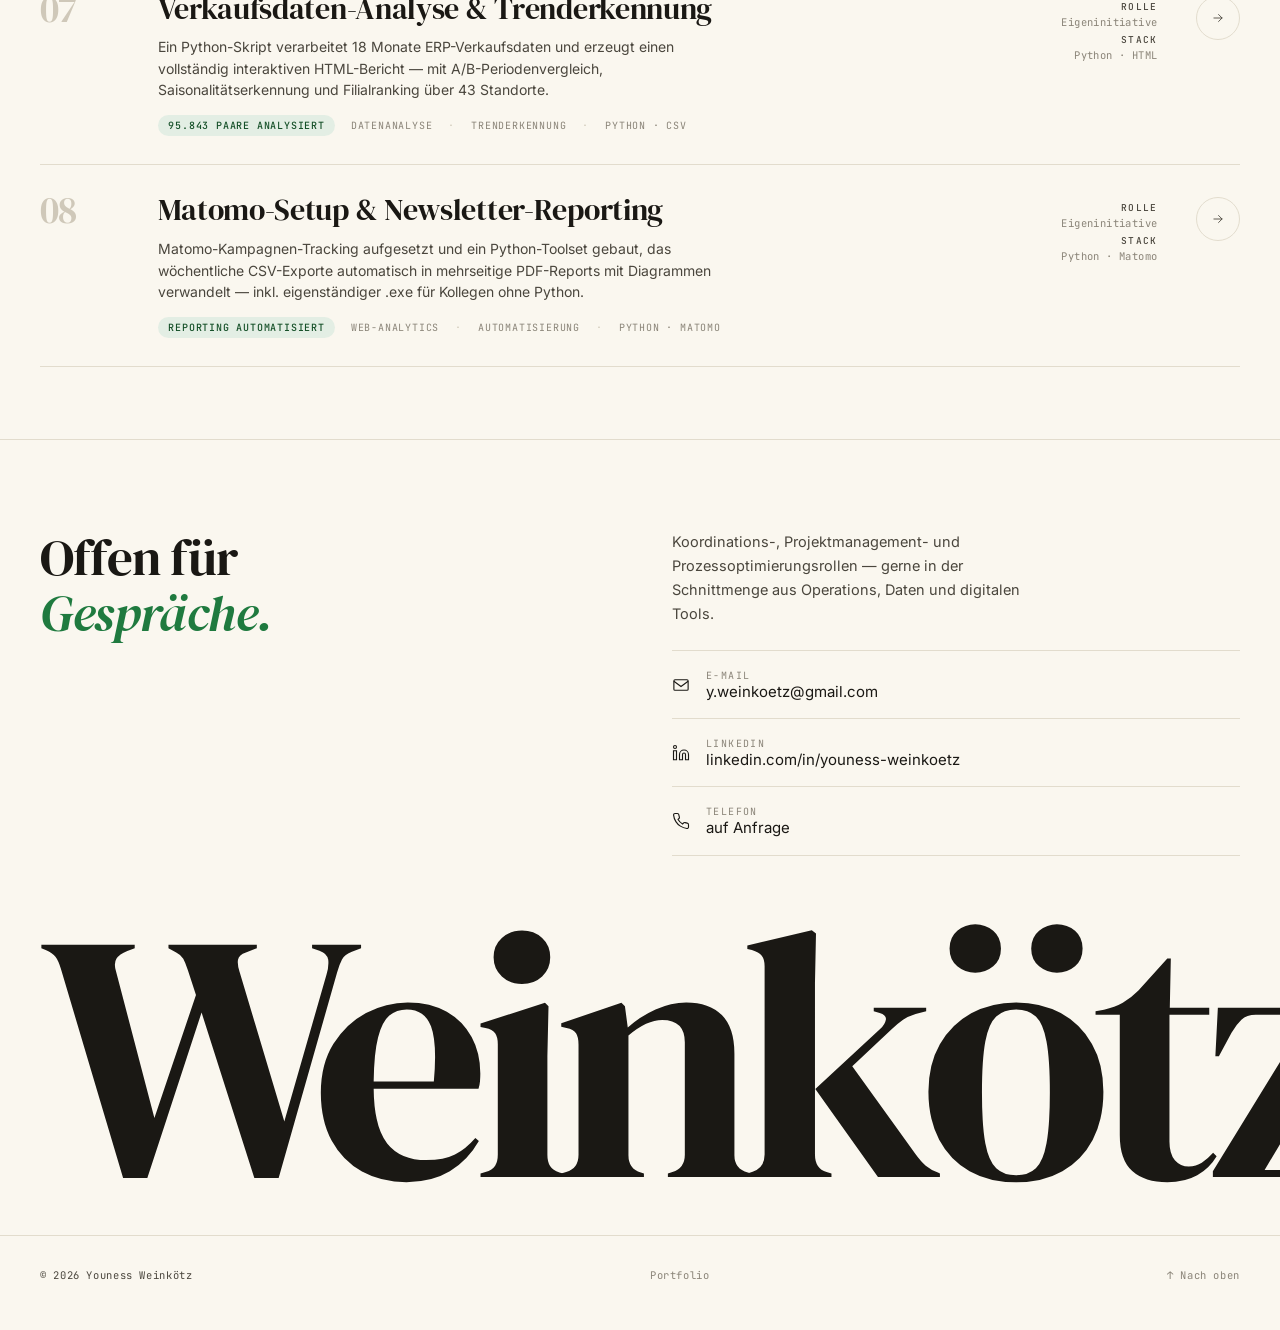
==== commit 9ae9efa0: "Refine Kompetenzen band: more compact, fix invisible items, cleaner layout - Remove .skill from reve" ====
--- a/index.html
+++ b/index.html
@@ -157,7 +157,7 @@
     <div class="section-head">
       <div>
         <div class="section-eyebrow" data-de="Was ich mitbringe" data-en="What I bring">Was ich mitbringe</div>
-        <h2 class="section-title" data-de="Kompetenzen<br>&amp; <em>Werkzeuge.</em>" data-en="Skills<br>&amp; <em>tools.</em>">Kompetenzen<br>&amp; <em>Werkzeuge.</em></h2>
+        <h2 class="section-title" data-de="Kompetenzen &amp; <em>Werkzeuge.</em>" data-en="Skills &amp; <em>tools.</em>">Kompetenzen &amp; <em>Werkzeuge.</em></h2>
       </div>
       <div class="section-count" data-de="— ARBEITSWEISE —" data-en="— HOW I WORK —">— ARBEITSWEISE —</div>
     </div>
@@ -498,7 +498,7 @@
 applyLang();
 
 (function setupReveal() {
-  const items = document.querySelectorAll('.project, .kpi, .arc-step, .hero, .upcoming, .skill');
+  const items = document.querySelectorAll('.project, .kpi, .arc-step, .hero, .upcoming');
   items.forEach((el, i) => { el.classList.add('reveal'); el.style.transitionDelay = (i * 30) + 'ms'; });
   const vh = window.innerHeight || document.documentElement.clientHeight;
   items.forEach(el => { if (el.getBoundingClientRect().top < vh - 40) el.classList.add('visible'); });
--- a/styles.css
+++ b/styles.css
@@ -1054,30 +1054,36 @@
 /* ════════════════════════════════════════════ */
 /*  SKILLS / KOMPETENZEN                         */
 /* ════════════════════════════════════════════ */
+.skills {
+  padding-top: clamp(2.5rem, 5vh, 3.75rem);
+  padding-bottom: clamp(2.5rem, 5vh, 3.75rem);
+}
+.skills .section-head { margin-bottom: 2rem; }
+.skills .section-title { font-size: clamp(1.5rem, 3vw, 2rem); }
+
 .skill-grid {
   display: grid;
   grid-template-columns: repeat(3, 1fr);
-  gap: 1.75rem 2.5rem;
+  gap: 1.4rem 2.5rem;
 }
 .skill {
-  border-top: 1px solid var(--sand-dark);
-  padding-top: 1rem;
+  padding-left: 0.9rem;
+  border-left: 2px solid var(--accent-soft);
 }
 .skill-name {
-  font-family: var(--serif);
-  font-size: 1.15rem;
-  line-height: 1.2;
-  color: var(--ink);
-  margin-bottom: 0.5rem;
+  font-size: 0.95rem;
+  font-weight: 600;
+  color: var(--ink);
+  margin-bottom: 0.3rem;
 }
 .skill-desc {
-  font-size: 0.9rem;
-  color: var(--ink-mid);
-  line-height: 1.5;
+  font-size: 0.84rem;
+  color: var(--ink-light);
+  line-height: 1.45;
 }
 .tools {
-  margin-top: 3.5rem;
-  padding-top: 2rem;
+  margin-top: 2.5rem;
+  padding-top: 1.75rem;
   border-top: 1px solid var(--sand-dark);
 }
 .tools-label {
@@ -1086,13 +1092,13 @@
   letter-spacing: 0.18em;
   text-transform: uppercase;
   color: var(--ink-light);
-  margin-bottom: 1.1rem;
+  margin-bottom: 1rem;
 }
 .tools-row {
   display: flex;
   flex-wrap: wrap;
-  gap: 0.6rem;
-  margin-bottom: 1.1rem;
+  gap: 0.55rem;
+  margin-bottom: 1rem;
 }
 .tool {
   font-family: var(--mono);
@@ -1105,7 +1111,7 @@
   padding: 6px 14px;
 }
 .tools-note {
-  font-size: 0.85rem;
+  font-size: 0.84rem;
   font-style: italic;
   color: var(--ink-light);
   max-width: 62ch;
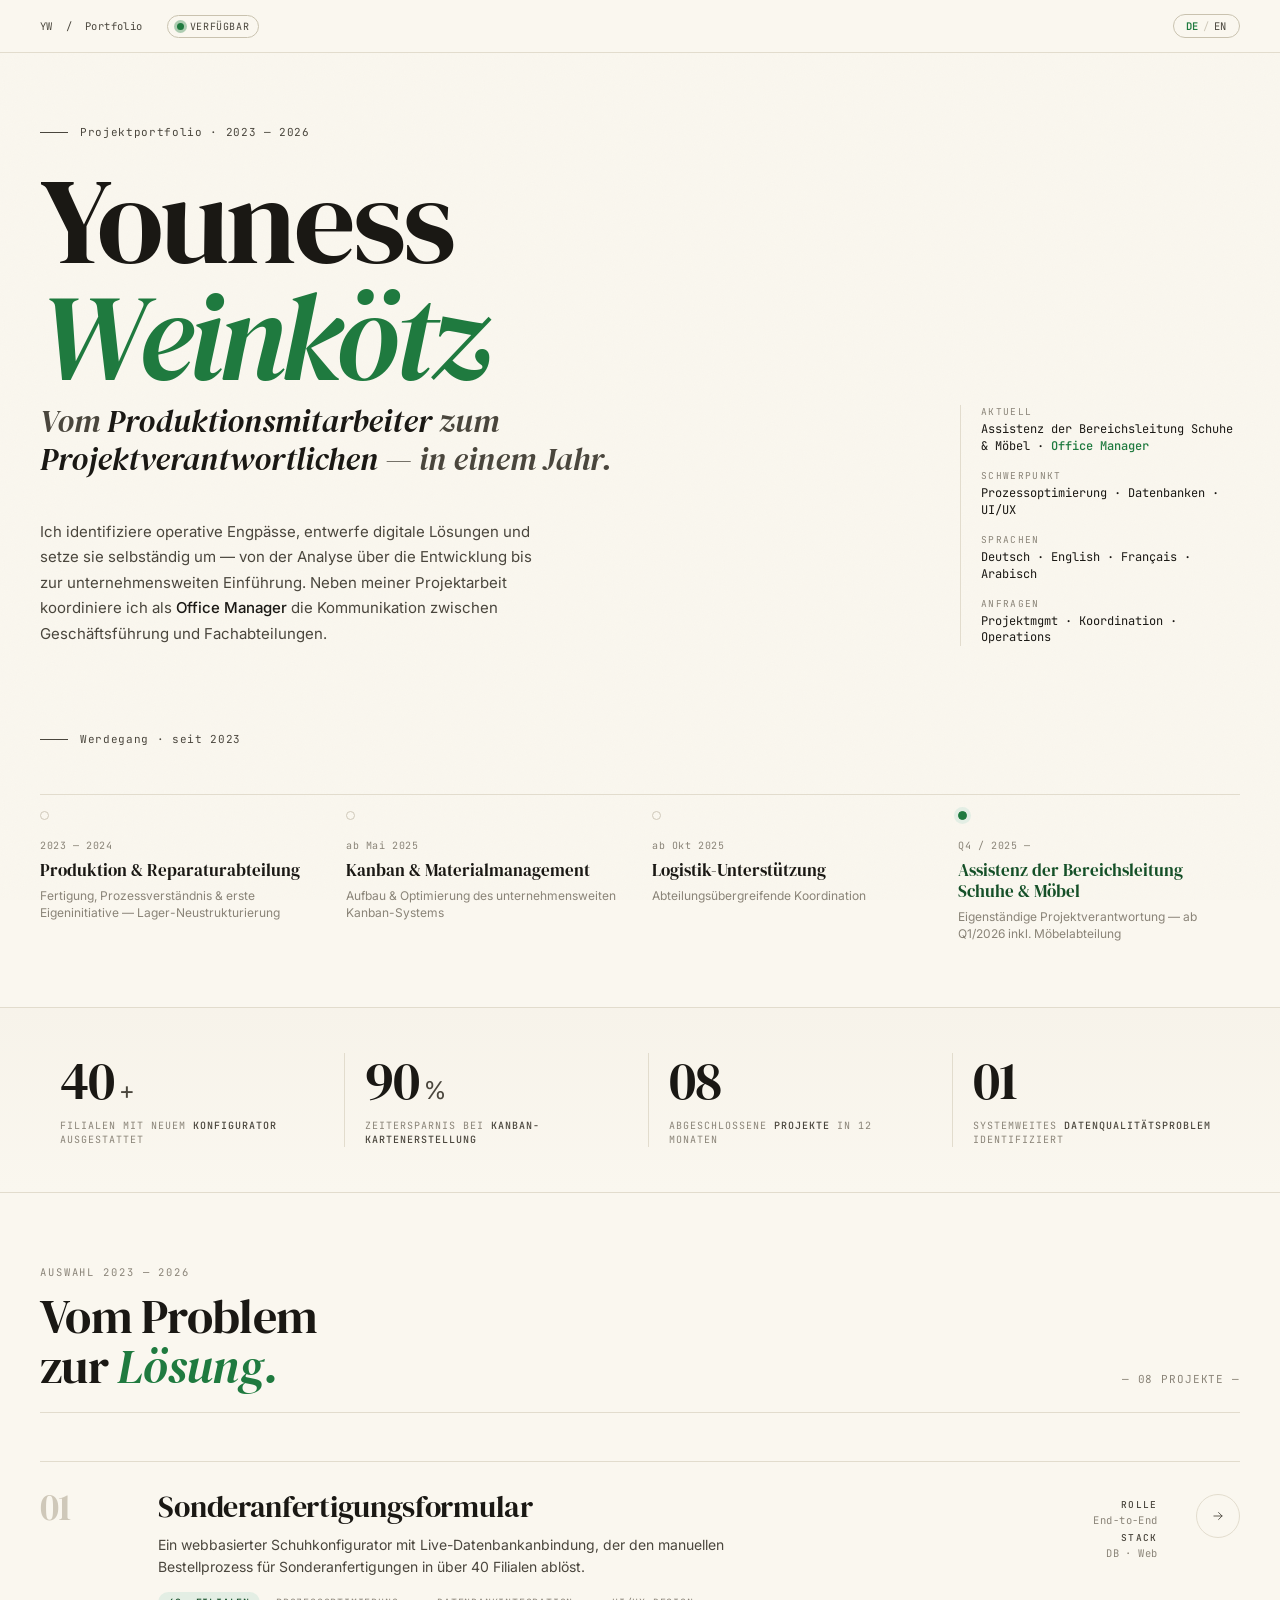
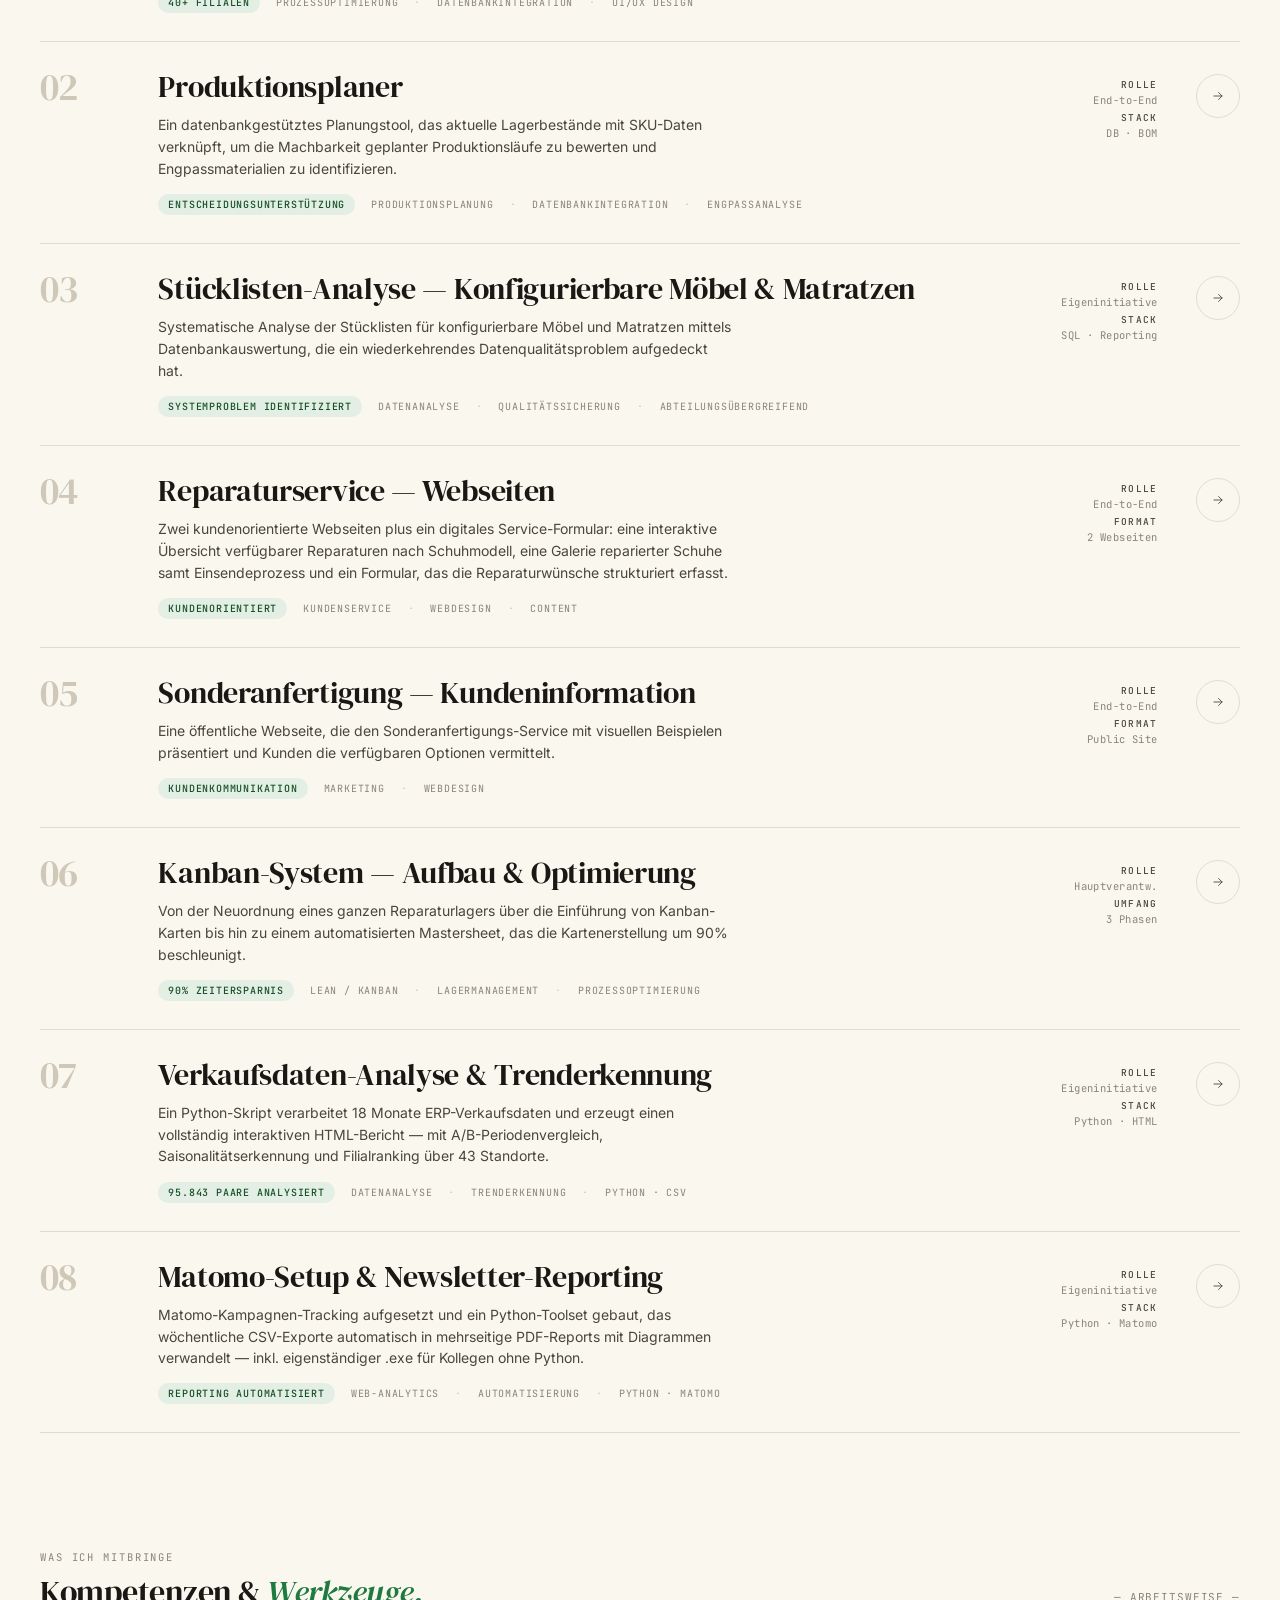
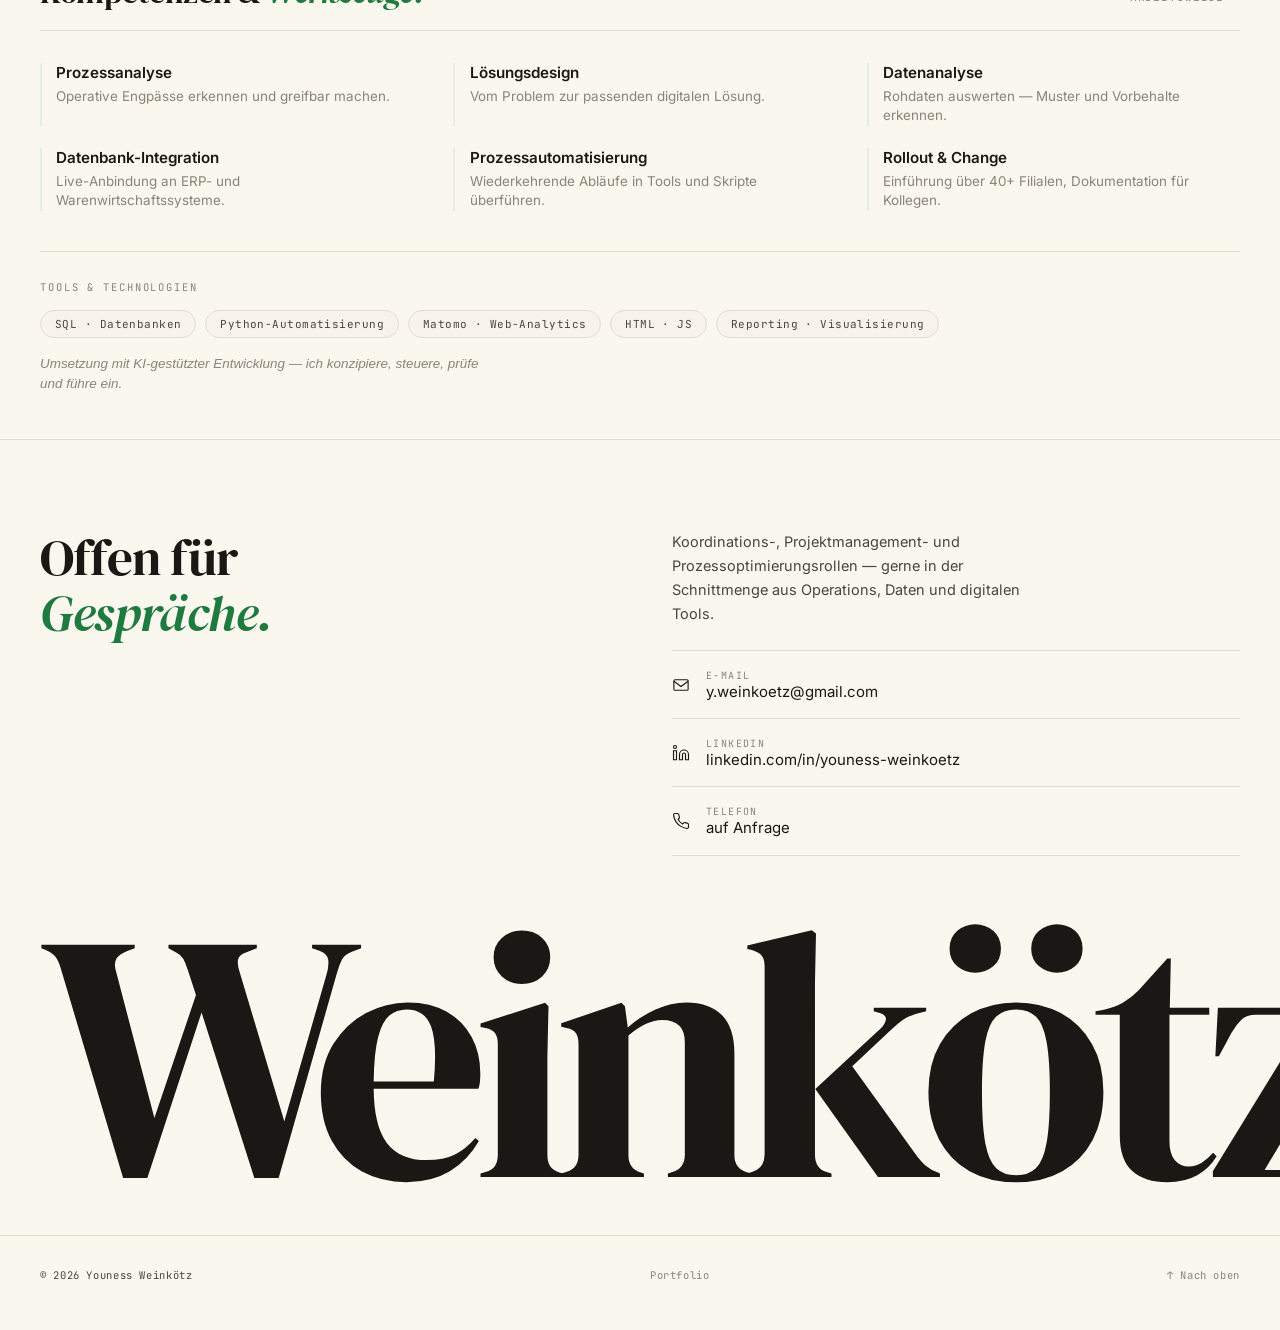
==== commit afc466c2: "Move Kompetenzen band below the projects list Co-Authored-By: Claude Opus 4.8 <noreply@anthropic.com" ====
--- a/index.html
+++ b/index.html
@@ -152,6 +152,228 @@
     </div>
   </section>
 
+  <!-- ═══ Projects ═══ -->
+  <section class="section" id="projekte">
+    <div class="section-head">
+      <div>
+        <div class="section-eyebrow" data-de="Auswahl 2023 — 2026" data-en="Selected Work 2023 — 2026">Auswahl 2023 — 2026</div>
+        <h2 class="section-title" data-de="Vom Problem<br>zur <em>Lösung.</em>" data-en="From Problem<br>to <em>Solution.</em>">Vom Problem<br>zur <em>Lösung.</em></h2>
+      </div>
+      <div class="section-count" data-de="— 08 PROJEKTE —" data-en="— 08 PROJECTS —">— 08 PROJEKTE —</div>
+    </div>
+
+    <div class="projects">
+
+      <!-- ── 01 ── -->
+      <article class="project">
+        <a class="project-row" href="projects/sonderanfertigung.html">
+          <div class="project-num">01</div>
+          <div class="project-body">
+            <h3 class="project-title" data-de="Sonderanfertigungsformular" data-en="Custom Shoe Order Form">Sonderanfertigungsformular</h3>
+            <p class="project-subtitle" data-de="Ein webbasierter Schuhkonfigurator mit Live-Datenbankanbindung, der den manuellen Bestellprozess für Sonderanfertigungen in über 40 Filialen ablöst." data-en="A web-based shoe configurator with live database integration, replacing the manual custom order process across 40+ stores.">Ein webbasierter Schuhkonfigurator mit Live-Datenbankanbindung, der den manuellen Bestellprozess für Sonderanfertigungen in über 40 Filialen ablöst.</p>
+            <div class="tag-row">
+              <span class="tag impact" data-de="40+ Filialen" data-en="40+ Stores">40+ Filialen</span>
+              <span class="tag" data-de="Prozessoptimierung" data-en="Process Optimisation">Prozessoptimierung</span>
+              <span class="tag divider">·</span>
+              <span class="tag" data-de="Datenbankintegration" data-en="Database Integration">Datenbankintegration</span>
+              <span class="tag divider">·</span>
+              <span class="tag">UI/UX Design</span>
+            </div>
+          </div>
+          <div class="project-meta">
+            <div><b data-de="Rolle" data-en="Role">Rolle</b>End-to-End</div>
+            <div><b>Stack</b>DB · Web</div>
+          </div>
+          <div class="project-arrow">
+            <svg viewBox="0 0 24 24" fill="none" stroke-width="2" stroke-linecap="round"><path d="M5 12h14M13 6l6 6-6 6"/></svg>
+          </div>
+        </a>
+      </article>
+
+      <!-- ── 02 ── -->
+      <article class="project">
+        <a class="project-row" href="projects/produktionsplaner.html">
+          <div class="project-num">02</div>
+          <div class="project-body">
+            <h3 class="project-title" data-de="Produktionsplaner" data-en="Production Planner">Produktionsplaner</h3>
+            <p class="project-subtitle" data-de="Ein datenbankgestütztes Planungstool, das aktuelle Lagerbestände mit SKU-Daten verknüpft, um die Machbarkeit geplanter Produktionsläufe zu bewerten und Engpassmaterialien zu identifizieren." data-en="A database-driven planning tool that cross-references current stock with BOM data to assess production feasibility and identify bottleneck materials.">Ein datenbankgestütztes Planungstool, das aktuelle Lagerbestände mit SKU-Daten verknüpft, um die Machbarkeit geplanter Produktionsläufe zu bewerten und Engpassmaterialien zu identifizieren.</p>
+            <div class="tag-row">
+              <span class="tag impact" data-de="Entscheidungsunterstützung" data-en="Decision Support">Entscheidungsunterstützung</span>
+              <span class="tag" data-de="Produktionsplanung" data-en="Production Planning">Produktionsplanung</span>
+              <span class="tag divider">·</span>
+              <span class="tag" data-de="Datenbankintegration" data-en="Database Integration">Datenbankintegration</span>
+              <span class="tag divider">·</span>
+              <span class="tag" data-de="Engpassanalyse" data-en="Bottleneck Analysis">Engpassanalyse</span>
+            </div>
+          </div>
+          <div class="project-meta">
+            <div><b data-de="Rolle" data-en="Role">Rolle</b>End-to-End</div>
+            <div><b>Stack</b>DB · BOM</div>
+          </div>
+          <div class="project-arrow">
+            <svg viewBox="0 0 24 24" fill="none" stroke-width="2" stroke-linecap="round"><path d="M5 12h14M13 6l6 6-6 6"/></svg>
+          </div>
+        </a>
+      </article>
+
+      <!-- ── 03 ── -->
+      <article class="project">
+        <a class="project-row" href="projects/stucklisten-analyse.html">
+          <div class="project-num">03</div>
+          <div class="project-body">
+            <h3 class="project-title" data-de="Stücklisten-Analyse — Konfigurierbare Möbel &amp; Matratzen" data-en="BOM Analysis — Configurable Furniture &amp; Mattresses">Stücklisten-Analyse — <em style="font-style:italic;color:var(--accent)">Konfigurierbare Möbel &amp; Matratzen</em></h3>
+            <p class="project-subtitle" data-de="Systematische Analyse der Stücklisten für konfigurierbare Möbel und Matratzen mittels Datenbankauswertung, die ein wiederkehrendes Datenqualitätsproblem aufgedeckt hat." data-en="Systematic analysis of bills of materials for configurable furniture and mattresses via database queries, uncovering a recurring data quality issue.">Systematische Analyse der Stücklisten für konfigurierbare Möbel und Matratzen mittels Datenbankauswertung, die ein wiederkehrendes Datenqualitätsproblem aufgedeckt hat.</p>
+            <div class="tag-row">
+              <span class="tag impact" data-de="Systemproblem identifiziert" data-en="Issue Identified">Systemproblem identifiziert</span>
+              <span class="tag" data-de="Datenanalyse" data-en="Data Analysis">Datenanalyse</span>
+              <span class="tag divider">·</span>
+              <span class="tag" data-de="Qualitätssicherung" data-en="Quality Assurance">Qualitätssicherung</span>
+              <span class="tag divider">·</span>
+              <span class="tag" data-de="Abteilungsübergreifend" data-en="Cross-Department">Abteilungsübergreifend</span>
+            </div>
+          </div>
+          <div class="project-meta">
+            <div><b data-de="Rolle" data-en="Role">Rolle</b><span data-de="Eigeninitiative" data-en="Self-Initiated">Eigeninitiative</span></div>
+            <div><b>Stack</b>SQL · Reporting</div>
+          </div>
+          <div class="project-arrow">
+            <svg viewBox="0 0 24 24" fill="none" stroke-width="2" stroke-linecap="round"><path d="M5 12h14M13 6l6 6-6 6"/></svg>
+          </div>
+        </a>
+      </article>
+
+      <!-- ── 04 ── -->
+      <article class="project">
+        <a class="project-row" href="projects/reparaturservice.html">
+          <div class="project-num">04</div>
+          <div class="project-body">
+            <h3 class="project-title" data-de="Reparaturservice — Webseiten" data-en="Repair Service — Web Pages">Reparaturservice — Webseiten</h3>
+            <p class="project-subtitle" data-de="Zwei kundenorientierte Webseiten plus ein digitales Service-Formular: eine interaktive Übersicht verfügbarer Reparaturen nach Schuhmodell, eine Galerie reparierter Schuhe samt Einsendeprozess und ein Formular, das die Reparaturwünsche strukturiert erfasst." data-en="Two customer-facing web pages plus a digital service form: an interactive overview of available repairs by shoe model, a gallery of repaired shoes with the send-in process, and a form that captures repair requests in a structured way.">Zwei kundenorientierte Webseiten plus ein digitales Service-Formular: eine interaktive Übersicht verfügbarer Reparaturen nach Schuhmodell, eine Galerie reparierter Schuhe samt Einsendeprozess und ein Formular, das die Reparaturwünsche strukturiert erfasst.</p>
+            <div class="tag-row">
+              <span class="tag impact" data-de="Kundenorientiert" data-en="Customer-Facing">Kundenorientiert</span>
+              <span class="tag" data-de="Kundenservice" data-en="Customer Service">Kundenservice</span>
+              <span class="tag divider">·</span>
+              <span class="tag" data-de="Webdesign" data-en="Web Design">Webdesign</span>
+              <span class="tag divider">·</span>
+              <span class="tag">Content</span>
+            </div>
+          </div>
+          <div class="project-meta">
+            <div><b data-de="Rolle" data-en="Role">Rolle</b>End-to-End</div>
+            <div><b data-de="Format" data-en="Format">Format</b><span data-de="2 Webseiten" data-en="2 Web Pages">2 Webseiten</span></div>
+          </div>
+          <div class="project-arrow">
+            <svg viewBox="0 0 24 24" fill="none" stroke-width="2" stroke-linecap="round"><path d="M5 12h14M13 6l6 6-6 6"/></svg>
+          </div>
+        </a>
+      </article>
+
+      <!-- ── 05 ── -->
+      <article class="project">
+        <a class="project-row" href="projects/kundeninformation.html">
+          <div class="project-num">05</div>
+          <div class="project-body">
+            <h3 class="project-title" data-de="Sonderanfertigung — Kundeninformation" data-en="Custom Shoes — Customer Information">Sonderanfertigung — Kundeninformation</h3>
+            <p class="project-subtitle" data-de="Eine öffentliche Webseite, die den Sonderanfertigungs-Service mit visuellen Beispielen präsentiert und Kunden die verfügbaren Optionen vermittelt." data-en="A public web page showcasing the custom shoe service with visual examples, helping customers understand the available options.">Eine öffentliche Webseite, die den Sonderanfertigungs-Service mit visuellen Beispielen präsentiert und Kunden die verfügbaren Optionen vermittelt.</p>
+            <div class="tag-row">
+              <span class="tag impact" data-de="Kundenkommunikation" data-en="Customer Comms">Kundenkommunikation</span>
+              <span class="tag">Marketing</span>
+              <span class="tag divider">·</span>
+              <span class="tag" data-de="Webdesign" data-en="Web Design">Webdesign</span>
+            </div>
+          </div>
+          <div class="project-meta">
+            <div><b data-de="Rolle" data-en="Role">Rolle</b>End-to-End</div>
+            <div><b data-de="Format" data-en="Format">Format</b>Public Site</div>
+          </div>
+          <div class="project-arrow">
+            <svg viewBox="0 0 24 24" fill="none" stroke-width="2" stroke-linecap="round"><path d="M5 12h14M13 6l6 6-6 6"/></svg>
+          </div>
+        </a>
+      </article>
+
+      <!-- ── 06 ── -->
+      <article class="project">
+        <a class="project-row" href="projects/kanban-system.html">
+          <div class="project-num">06</div>
+          <div class="project-body">
+            <h3 class="project-title" data-de="Kanban-System — Aufbau &amp; Optimierung" data-en="Kanban System — Build &amp; Optimisation">Kanban-System — Aufbau &amp; Optimierung</h3>
+            <p class="project-subtitle" data-de="Von der Neuordnung eines ganzen Reparaturlagers über die Einführung von Kanban-Karten bis hin zu einem automatisierten Mastersheet, das die Kartenerstellung um 90% beschleunigt." data-en="From restructuring an entire repair warehouse to building Kanban cards to an automated mastersheet that sped up card creation by 90%.">Von der Neuordnung eines ganzen Reparaturlagers über die Einführung von Kanban-Karten bis hin zu einem automatisierten Mastersheet, das die Kartenerstellung um 90% beschleunigt.</p>
+            <div class="tag-row">
+              <span class="tag impact" data-de="90% Zeitersparnis" data-en="90% Time Saved">90% Zeitersparnis</span>
+              <span class="tag">Lean / Kanban</span>
+              <span class="tag divider">·</span>
+              <span class="tag" data-de="Lagermanagement" data-en="Warehouse Mgmt">Lagermanagement</span>
+              <span class="tag divider">·</span>
+              <span class="tag" data-de="Prozessoptimierung" data-en="Process Optimisation">Prozessoptimierung</span>
+            </div>
+          </div>
+          <div class="project-meta">
+            <div><b data-de="Rolle" data-en="Role">Rolle</b><span data-de="Hauptverantw." data-en="Lead">Hauptverantw.</span></div>
+            <div><b data-de="Umfang" data-en="Scope">Umfang</b><span data-de="3 Phasen" data-en="3 Phases">3 Phasen</span></div>
+          </div>
+          <div class="project-arrow">
+            <svg viewBox="0 0 24 24" fill="none" stroke-width="2" stroke-linecap="round"><path d="M5 12h14M13 6l6 6-6 6"/></svg>
+          </div>
+        </a>
+      </article>
+
+
+      <!-- ── 07 ── -->
+      <article class="project">
+        <a class="project-row" href="projects/verkaufsdaten-analyse.html">
+          <div class="project-num">07</div>
+          <div class="project-body">
+            <h3 class="project-title" data-de="Verkaufsdaten-Analyse &amp; Trenderkennung" data-en="Sales Data Analysis &amp; Trend Detection">Verkaufsdaten-Analyse &amp; Trenderkennung</h3>
+            <p class="project-subtitle" data-de="Ein Python-Skript verarbeitet 18 Monate ERP-Verkaufsdaten und erzeugt einen vollständig interaktiven HTML-Bericht — mit A/B-Periodenvergleich, Saisonalitätserkennung und Filialranking über 43 Standorte." data-en="A Python script processes 18 months of ERP sales data and generates a fully interactive HTML report — with A/B period comparison, seasonality detection and branch ranking across 43 locations.">Ein Python-Skript verarbeitet 18 Monate ERP-Verkaufsdaten und erzeugt einen vollständig interaktiven HTML-Bericht — mit A/B-Periodenvergleich, Saisonalitätserkennung und Filialranking über 43 Standorte.</p>
+            <div class="tag-row">
+              <span class="tag impact" data-de="95.843 Paare analysiert" data-en="95,843 pairs analysed">95.843 Paare analysiert</span>
+              <span class="tag" data-de="Datenanalyse" data-en="Data Analysis">Datenanalyse</span>
+              <span class="tag divider">·</span>
+              <span class="tag" data-de="Trenderkennung" data-en="Trend Detection">Trenderkennung</span>
+              <span class="tag divider">·</span>
+              <span class="tag">Python · CSV</span>
+            </div>
+          </div>
+          <div class="project-meta">
+            <div><b data-de="Rolle" data-en="Role">Rolle</b><span data-de="Eigeninitiative" data-en="Self-Initiated">Eigeninitiative</span></div>
+            <div><b>Stack</b>Python · HTML</div>
+          </div>
+          <div class="project-arrow">
+            <svg viewBox="0 0 24 24" fill="none" stroke-width="2" stroke-linecap="round"><path d="M5 12h14M13 6l6 6-6 6"/></svg>
+          </div>
+        </a>
+      </article>
+
+      <!-- ── 08 ── -->
+      <article class="project">
+        <a class="project-row" href="projects/matomo-reporting.html">
+          <div class="project-num">08</div>
+          <div class="project-body">
+            <h3 class="project-title" data-de="Matomo-Setup &amp; Newsletter-Reporting" data-en="Matomo Setup &amp; Newsletter Reporting">Matomo-Setup &amp; <em style="font-style:italic;color:var(--accent)">Newsletter-Reporting</em></h3>
+            <p class="project-subtitle" data-de="Matomo-Kampagnen-Tracking aufgesetzt und ein Python-Toolset gebaut, das wöchentliche CSV-Exporte automatisch in mehrseitige PDF-Reports mit Diagrammen verwandelt — inkl. eigenständiger .exe für Kollegen ohne Python." data-en="Set up Matomo campaign tracking and built a Python toolset that automatically turns weekly CSV exports into multi-page PDF reports with charts — including a standalone .exe for colleagues without Python.">Matomo-Kampagnen-Tracking aufgesetzt und ein Python-Toolset gebaut, das wöchentliche CSV-Exporte automatisch in mehrseitige PDF-Reports mit Diagrammen verwandelt — inkl. eigenständiger .exe für Kollegen ohne Python.</p>
+            <div class="tag-row">
+              <span class="tag impact" data-de="Reporting automatisiert" data-en="Reporting automated">Reporting automatisiert</span>
+              <span class="tag" data-de="Web-Analytics" data-en="Web Analytics">Web-Analytics</span>
+              <span class="tag divider">·</span>
+              <span class="tag" data-de="Automatisierung" data-en="Automation">Automatisierung</span>
+              <span class="tag divider">·</span>
+              <span class="tag">Python · Matomo</span>
+            </div>
+          </div>
+          <div class="project-meta">
+            <div><b data-de="Rolle" data-en="Role">Rolle</b><span data-de="Eigeninitiative" data-en="Self-Initiated">Eigeninitiative</span></div>
+            <div><b>Stack</b>Python · Matomo</div>
+          </div>
+          <div class="project-arrow">
+            <svg viewBox="0 0 24 24" fill="none" stroke-width="2" stroke-linecap="round"><path d="M5 12h14M13 6l6 6-6 6"/></svg>
+          </div>
+        </a>
+      </article>
+
+    </div>
+  </section>
+
   <!-- ═══ Kompetenzen ═══ -->
   <section class="section skills" aria-label="Kompetenzen">
     <div class="section-head">
@@ -199,228 +421,6 @@
         <span class="tool" data-de="Reporting · Visualisierung" data-en="Reporting · Visualisation">Reporting · Visualisierung</span>
       </div>
       <div class="tools-note" data-de="Umsetzung mit KI-gestützter Entwicklung — ich konzipiere, steuere, prüfe und führe ein." data-en="Built with AI-assisted development — I design, direct, validate and roll out.">Umsetzung mit KI-gestützter Entwicklung — ich konzipiere, steuere, prüfe und führe ein.</div>
-    </div>
-  </section>
-
-  <!-- ═══ Projects ═══ -->
-  <section class="section" id="projekte">
-    <div class="section-head">
-      <div>
-        <div class="section-eyebrow" data-de="Auswahl 2023 — 2026" data-en="Selected Work 2023 — 2026">Auswahl 2023 — 2026</div>
-        <h2 class="section-title" data-de="Vom Problem<br>zur <em>Lösung.</em>" data-en="From Problem<br>to <em>Solution.</em>">Vom Problem<br>zur <em>Lösung.</em></h2>
-      </div>
-      <div class="section-count" data-de="— 08 PROJEKTE —" data-en="— 08 PROJECTS —">— 08 PROJEKTE —</div>
-    </div>
-
-    <div class="projects">
-
-      <!-- ── 01 ── -->
-      <article class="project">
-        <a class="project-row" href="projects/sonderanfertigung.html">
-          <div class="project-num">01</div>
-          <div class="project-body">
-            <h3 class="project-title" data-de="Sonderanfertigungsformular" data-en="Custom Shoe Order Form">Sonderanfertigungsformular</h3>
-            <p class="project-subtitle" data-de="Ein webbasierter Schuhkonfigurator mit Live-Datenbankanbindung, der den manuellen Bestellprozess für Sonderanfertigungen in über 40 Filialen ablöst." data-en="A web-based shoe configurator with live database integration, replacing the manual custom order process across 40+ stores.">Ein webbasierter Schuhkonfigurator mit Live-Datenbankanbindung, der den manuellen Bestellprozess für Sonderanfertigungen in über 40 Filialen ablöst.</p>
-            <div class="tag-row">
-              <span class="tag impact" data-de="40+ Filialen" data-en="40+ Stores">40+ Filialen</span>
-              <span class="tag" data-de="Prozessoptimierung" data-en="Process Optimisation">Prozessoptimierung</span>
-              <span class="tag divider">·</span>
-              <span class="tag" data-de="Datenbankintegration" data-en="Database Integration">Datenbankintegration</span>
-              <span class="tag divider">·</span>
-              <span class="tag">UI/UX Design</span>
-            </div>
-          </div>
-          <div class="project-meta">
-            <div><b data-de="Rolle" data-en="Role">Rolle</b>End-to-End</div>
-            <div><b>Stack</b>DB · Web</div>
-          </div>
-          <div class="project-arrow">
-            <svg viewBox="0 0 24 24" fill="none" stroke-width="2" stroke-linecap="round"><path d="M5 12h14M13 6l6 6-6 6"/></svg>
-          </div>
-        </a>
-      </article>
-
-      <!-- ── 02 ── -->
-      <article class="project">
-        <a class="project-row" href="projects/produktionsplaner.html">
-          <div class="project-num">02</div>
-          <div class="project-body">
-            <h3 class="project-title" data-de="Produktionsplaner" data-en="Production Planner">Produktionsplaner</h3>
-            <p class="project-subtitle" data-de="Ein datenbankgestütztes Planungstool, das aktuelle Lagerbestände mit SKU-Daten verknüpft, um die Machbarkeit geplanter Produktionsläufe zu bewerten und Engpassmaterialien zu identifizieren." data-en="A database-driven planning tool that cross-references current stock with BOM data to assess production feasibility and identify bottleneck materials.">Ein datenbankgestütztes Planungstool, das aktuelle Lagerbestände mit SKU-Daten verknüpft, um die Machbarkeit geplanter Produktionsläufe zu bewerten und Engpassmaterialien zu identifizieren.</p>
-            <div class="tag-row">
-              <span class="tag impact" data-de="Entscheidungsunterstützung" data-en="Decision Support">Entscheidungsunterstützung</span>
-              <span class="tag" data-de="Produktionsplanung" data-en="Production Planning">Produktionsplanung</span>
-              <span class="tag divider">·</span>
-              <span class="tag" data-de="Datenbankintegration" data-en="Database Integration">Datenbankintegration</span>
-              <span class="tag divider">·</span>
-              <span class="tag" data-de="Engpassanalyse" data-en="Bottleneck Analysis">Engpassanalyse</span>
-            </div>
-          </div>
-          <div class="project-meta">
-            <div><b data-de="Rolle" data-en="Role">Rolle</b>End-to-End</div>
-            <div><b>Stack</b>DB · BOM</div>
-          </div>
-          <div class="project-arrow">
-            <svg viewBox="0 0 24 24" fill="none" stroke-width="2" stroke-linecap="round"><path d="M5 12h14M13 6l6 6-6 6"/></svg>
-          </div>
-        </a>
-      </article>
-
-      <!-- ── 03 ── -->
-      <article class="project">
-        <a class="project-row" href="projects/stucklisten-analyse.html">
-          <div class="project-num">03</div>
-          <div class="project-body">
-            <h3 class="project-title" data-de="Stücklisten-Analyse — Konfigurierbare Möbel &amp; Matratzen" data-en="BOM Analysis — Configurable Furniture &amp; Mattresses">Stücklisten-Analyse — <em style="font-style:italic;color:var(--accent)">Konfigurierbare Möbel &amp; Matratzen</em></h3>
-            <p class="project-subtitle" data-de="Systematische Analyse der Stücklisten für konfigurierbare Möbel und Matratzen mittels Datenbankauswertung, die ein wiederkehrendes Datenqualitätsproblem aufgedeckt hat." data-en="Systematic analysis of bills of materials for configurable furniture and mattresses via database queries, uncovering a recurring data quality issue.">Systematische Analyse der Stücklisten für konfigurierbare Möbel und Matratzen mittels Datenbankauswertung, die ein wiederkehrendes Datenqualitätsproblem aufgedeckt hat.</p>
-            <div class="tag-row">
-              <span class="tag impact" data-de="Systemproblem identifiziert" data-en="Issue Identified">Systemproblem identifiziert</span>
-              <span class="tag" data-de="Datenanalyse" data-en="Data Analysis">Datenanalyse</span>
-              <span class="tag divider">·</span>
-              <span class="tag" data-de="Qualitätssicherung" data-en="Quality Assurance">Qualitätssicherung</span>
-              <span class="tag divider">·</span>
-              <span class="tag" data-de="Abteilungsübergreifend" data-en="Cross-Department">Abteilungsübergreifend</span>
-            </div>
-          </div>
-          <div class="project-meta">
-            <div><b data-de="Rolle" data-en="Role">Rolle</b><span data-de="Eigeninitiative" data-en="Self-Initiated">Eigeninitiative</span></div>
-            <div><b>Stack</b>SQL · Reporting</div>
-          </div>
-          <div class="project-arrow">
-            <svg viewBox="0 0 24 24" fill="none" stroke-width="2" stroke-linecap="round"><path d="M5 12h14M13 6l6 6-6 6"/></svg>
-          </div>
-        </a>
-      </article>
-
-      <!-- ── 04 ── -->
-      <article class="project">
-        <a class="project-row" href="projects/reparaturservice.html">
-          <div class="project-num">04</div>
-          <div class="project-body">
-            <h3 class="project-title" data-de="Reparaturservice — Webseiten" data-en="Repair Service — Web Pages">Reparaturservice — Webseiten</h3>
-            <p class="project-subtitle" data-de="Zwei kundenorientierte Webseiten plus ein digitales Service-Formular: eine interaktive Übersicht verfügbarer Reparaturen nach Schuhmodell, eine Galerie reparierter Schuhe samt Einsendeprozess und ein Formular, das die Reparaturwünsche strukturiert erfasst." data-en="Two customer-facing web pages plus a digital service form: an interactive overview of available repairs by shoe model, a gallery of repaired shoes with the send-in process, and a form that captures repair requests in a structured way.">Zwei kundenorientierte Webseiten plus ein digitales Service-Formular: eine interaktive Übersicht verfügbarer Reparaturen nach Schuhmodell, eine Galerie reparierter Schuhe samt Einsendeprozess und ein Formular, das die Reparaturwünsche strukturiert erfasst.</p>
-            <div class="tag-row">
-              <span class="tag impact" data-de="Kundenorientiert" data-en="Customer-Facing">Kundenorientiert</span>
-              <span class="tag" data-de="Kundenservice" data-en="Customer Service">Kundenservice</span>
-              <span class="tag divider">·</span>
-              <span class="tag" data-de="Webdesign" data-en="Web Design">Webdesign</span>
-              <span class="tag divider">·</span>
-              <span class="tag">Content</span>
-            </div>
-          </div>
-          <div class="project-meta">
-            <div><b data-de="Rolle" data-en="Role">Rolle</b>End-to-End</div>
-            <div><b data-de="Format" data-en="Format">Format</b><span data-de="2 Webseiten" data-en="2 Web Pages">2 Webseiten</span></div>
-          </div>
-          <div class="project-arrow">
-            <svg viewBox="0 0 24 24" fill="none" stroke-width="2" stroke-linecap="round"><path d="M5 12h14M13 6l6 6-6 6"/></svg>
-          </div>
-        </a>
-      </article>
-
-      <!-- ── 05 ── -->
-      <article class="project">
-        <a class="project-row" href="projects/kundeninformation.html">
-          <div class="project-num">05</div>
-          <div class="project-body">
-            <h3 class="project-title" data-de="Sonderanfertigung — Kundeninformation" data-en="Custom Shoes — Customer Information">Sonderanfertigung — Kundeninformation</h3>
-            <p class="project-subtitle" data-de="Eine öffentliche Webseite, die den Sonderanfertigungs-Service mit visuellen Beispielen präsentiert und Kunden die verfügbaren Optionen vermittelt." data-en="A public web page showcasing the custom shoe service with visual examples, helping customers understand the available options.">Eine öffentliche Webseite, die den Sonderanfertigungs-Service mit visuellen Beispielen präsentiert und Kunden die verfügbaren Optionen vermittelt.</p>
-            <div class="tag-row">
-              <span class="tag impact" data-de="Kundenkommunikation" data-en="Customer Comms">Kundenkommunikation</span>
-              <span class="tag">Marketing</span>
-              <span class="tag divider">·</span>
-              <span class="tag" data-de="Webdesign" data-en="Web Design">Webdesign</span>
-            </div>
-          </div>
-          <div class="project-meta">
-            <div><b data-de="Rolle" data-en="Role">Rolle</b>End-to-End</div>
-            <div><b data-de="Format" data-en="Format">Format</b>Public Site</div>
-          </div>
-          <div class="project-arrow">
-            <svg viewBox="0 0 24 24" fill="none" stroke-width="2" stroke-linecap="round"><path d="M5 12h14M13 6l6 6-6 6"/></svg>
-          </div>
-        </a>
-      </article>
-
-      <!-- ── 06 ── -->
-      <article class="project">
-        <a class="project-row" href="projects/kanban-system.html">
-          <div class="project-num">06</div>
-          <div class="project-body">
-            <h3 class="project-title" data-de="Kanban-System — Aufbau &amp; Optimierung" data-en="Kanban System — Build &amp; Optimisation">Kanban-System — Aufbau &amp; Optimierung</h3>
-            <p class="project-subtitle" data-de="Von der Neuordnung eines ganzen Reparaturlagers über die Einführung von Kanban-Karten bis hin zu einem automatisierten Mastersheet, das die Kartenerstellung um 90% beschleunigt." data-en="From restructuring an entire repair warehouse to building Kanban cards to an automated mastersheet that sped up card creation by 90%.">Von der Neuordnung eines ganzen Reparaturlagers über die Einführung von Kanban-Karten bis hin zu einem automatisierten Mastersheet, das die Kartenerstellung um 90% beschleunigt.</p>
-            <div class="tag-row">
-              <span class="tag impact" data-de="90% Zeitersparnis" data-en="90% Time Saved">90% Zeitersparnis</span>
-              <span class="tag">Lean / Kanban</span>
-              <span class="tag divider">·</span>
-              <span class="tag" data-de="Lagermanagement" data-en="Warehouse Mgmt">Lagermanagement</span>
-              <span class="tag divider">·</span>
-              <span class="tag" data-de="Prozessoptimierung" data-en="Process Optimisation">Prozessoptimierung</span>
-            </div>
-          </div>
-          <div class="project-meta">
-            <div><b data-de="Rolle" data-en="Role">Rolle</b><span data-de="Hauptverantw." data-en="Lead">Hauptverantw.</span></div>
-            <div><b data-de="Umfang" data-en="Scope">Umfang</b><span data-de="3 Phasen" data-en="3 Phases">3 Phasen</span></div>
-          </div>
-          <div class="project-arrow">
-            <svg viewBox="0 0 24 24" fill="none" stroke-width="2" stroke-linecap="round"><path d="M5 12h14M13 6l6 6-6 6"/></svg>
-          </div>
-        </a>
-      </article>
-
-
-      <!-- ── 07 ── -->
-      <article class="project">
-        <a class="project-row" href="projects/verkaufsdaten-analyse.html">
-          <div class="project-num">07</div>
-          <div class="project-body">
-            <h3 class="project-title" data-de="Verkaufsdaten-Analyse &amp; Trenderkennung" data-en="Sales Data Analysis &amp; Trend Detection">Verkaufsdaten-Analyse &amp; Trenderkennung</h3>
-            <p class="project-subtitle" data-de="Ein Python-Skript verarbeitet 18 Monate ERP-Verkaufsdaten und erzeugt einen vollständig interaktiven HTML-Bericht — mit A/B-Periodenvergleich, Saisonalitätserkennung und Filialranking über 43 Standorte." data-en="A Python script processes 18 months of ERP sales data and generates a fully interactive HTML report — with A/B period comparison, seasonality detection and branch ranking across 43 locations.">Ein Python-Skript verarbeitet 18 Monate ERP-Verkaufsdaten und erzeugt einen vollständig interaktiven HTML-Bericht — mit A/B-Periodenvergleich, Saisonalitätserkennung und Filialranking über 43 Standorte.</p>
-            <div class="tag-row">
-              <span class="tag impact" data-de="95.843 Paare analysiert" data-en="95,843 pairs analysed">95.843 Paare analysiert</span>
-              <span class="tag" data-de="Datenanalyse" data-en="Data Analysis">Datenanalyse</span>
-              <span class="tag divider">·</span>
-              <span class="tag" data-de="Trenderkennung" data-en="Trend Detection">Trenderkennung</span>
-              <span class="tag divider">·</span>
-              <span class="tag">Python · CSV</span>
-            </div>
-          </div>
-          <div class="project-meta">
-            <div><b data-de="Rolle" data-en="Role">Rolle</b><span data-de="Eigeninitiative" data-en="Self-Initiated">Eigeninitiative</span></div>
-            <div><b>Stack</b>Python · HTML</div>
-          </div>
-          <div class="project-arrow">
-            <svg viewBox="0 0 24 24" fill="none" stroke-width="2" stroke-linecap="round"><path d="M5 12h14M13 6l6 6-6 6"/></svg>
-          </div>
-        </a>
-      </article>
-
-      <!-- ── 08 ── -->
-      <article class="project">
-        <a class="project-row" href="projects/matomo-reporting.html">
-          <div class="project-num">08</div>
-          <div class="project-body">
-            <h3 class="project-title" data-de="Matomo-Setup &amp; Newsletter-Reporting" data-en="Matomo Setup &amp; Newsletter Reporting">Matomo-Setup &amp; <em style="font-style:italic;color:var(--accent)">Newsletter-Reporting</em></h3>
-            <p class="project-subtitle" data-de="Matomo-Kampagnen-Tracking aufgesetzt und ein Python-Toolset gebaut, das wöchentliche CSV-Exporte automatisch in mehrseitige PDF-Reports mit Diagrammen verwandelt — inkl. eigenständiger .exe für Kollegen ohne Python." data-en="Set up Matomo campaign tracking and built a Python toolset that automatically turns weekly CSV exports into multi-page PDF reports with charts — including a standalone .exe for colleagues without Python.">Matomo-Kampagnen-Tracking aufgesetzt und ein Python-Toolset gebaut, das wöchentliche CSV-Exporte automatisch in mehrseitige PDF-Reports mit Diagrammen verwandelt — inkl. eigenständiger .exe für Kollegen ohne Python.</p>
-            <div class="tag-row">
-              <span class="tag impact" data-de="Reporting automatisiert" data-en="Reporting automated">Reporting automatisiert</span>
-              <span class="tag" data-de="Web-Analytics" data-en="Web Analytics">Web-Analytics</span>
-              <span class="tag divider">·</span>
-              <span class="tag" data-de="Automatisierung" data-en="Automation">Automatisierung</span>
-              <span class="tag divider">·</span>
-              <span class="tag">Python · Matomo</span>
-            </div>
-          </div>
-          <div class="project-meta">
-            <div><b data-de="Rolle" data-en="Role">Rolle</b><span data-de="Eigeninitiative" data-en="Self-Initiated">Eigeninitiative</span></div>
-            <div><b>Stack</b>Python · Matomo</div>
-          </div>
-          <div class="project-arrow">
-            <svg viewBox="0 0 24 24" fill="none" stroke-width="2" stroke-linecap="round"><path d="M5 12h14M13 6l6 6-6 6"/></svg>
-          </div>
-        </a>
-      </article>
-
     </div>
   </section>
 
